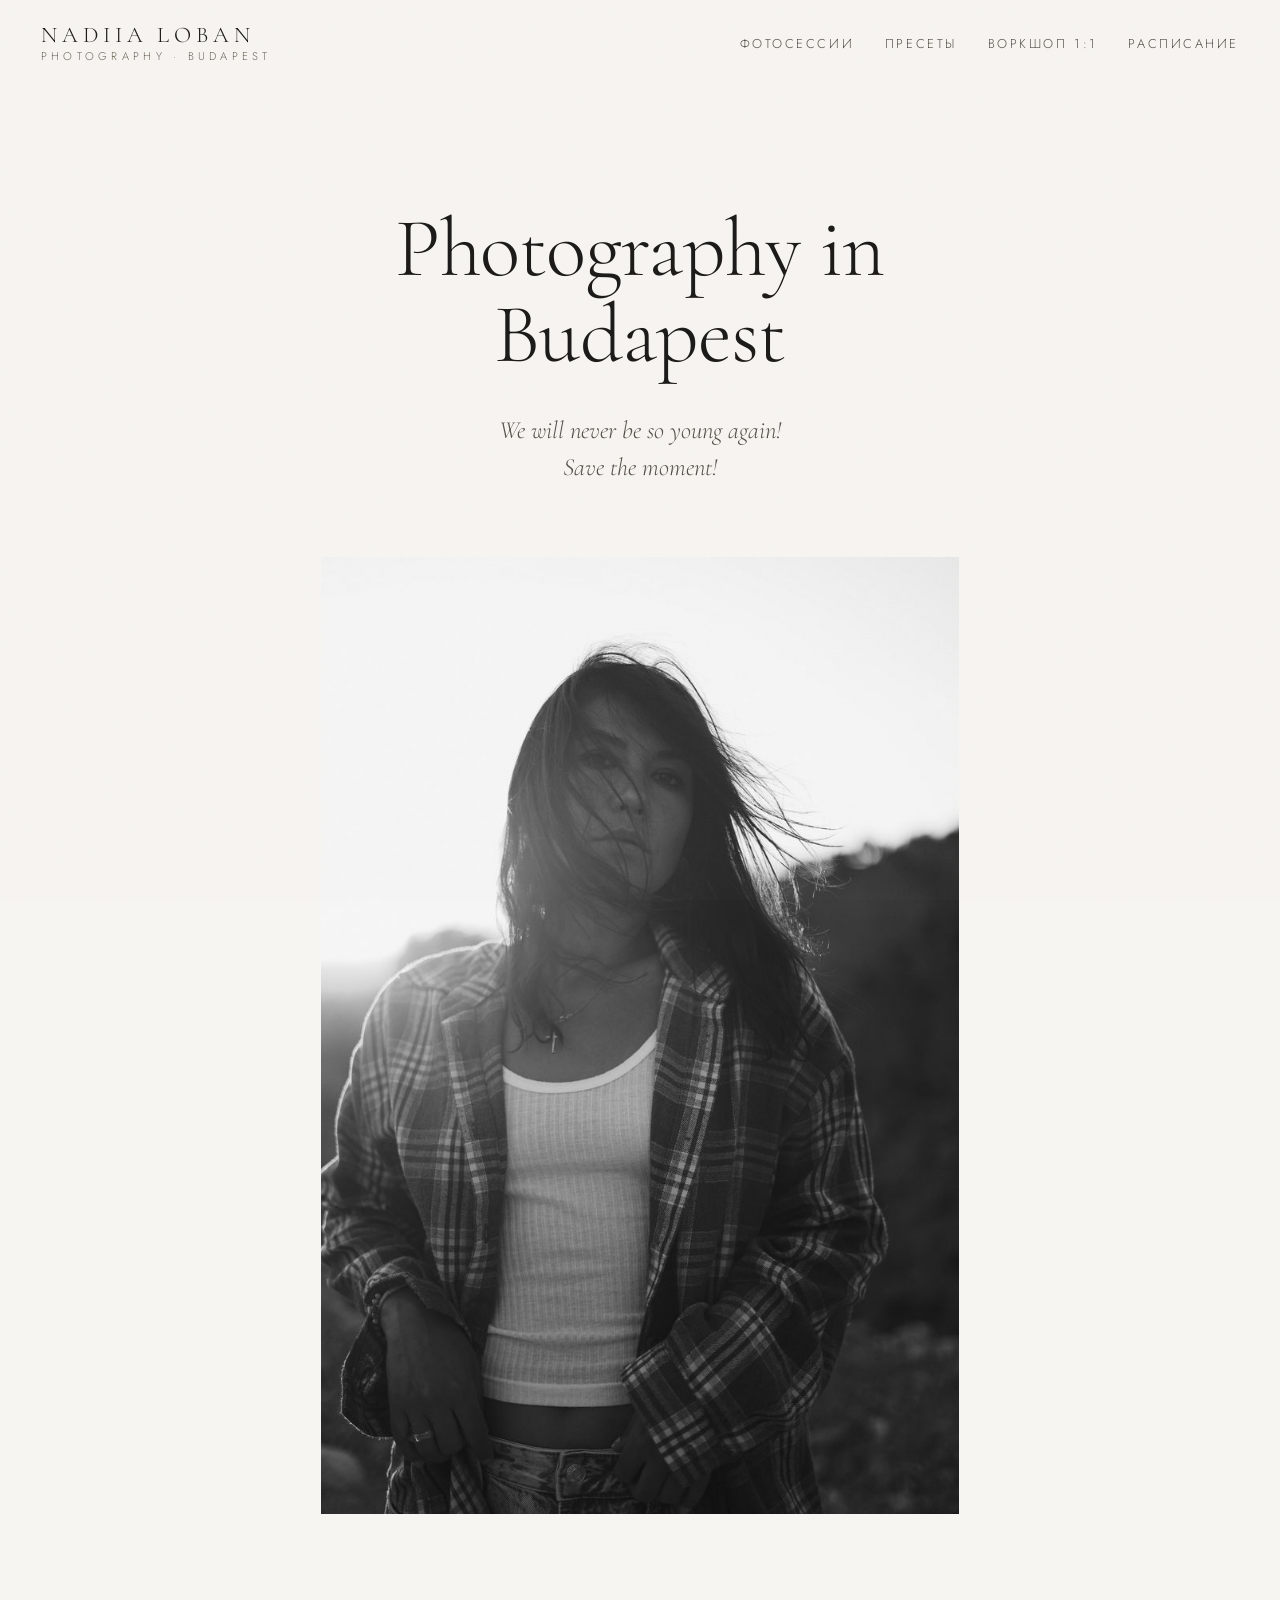
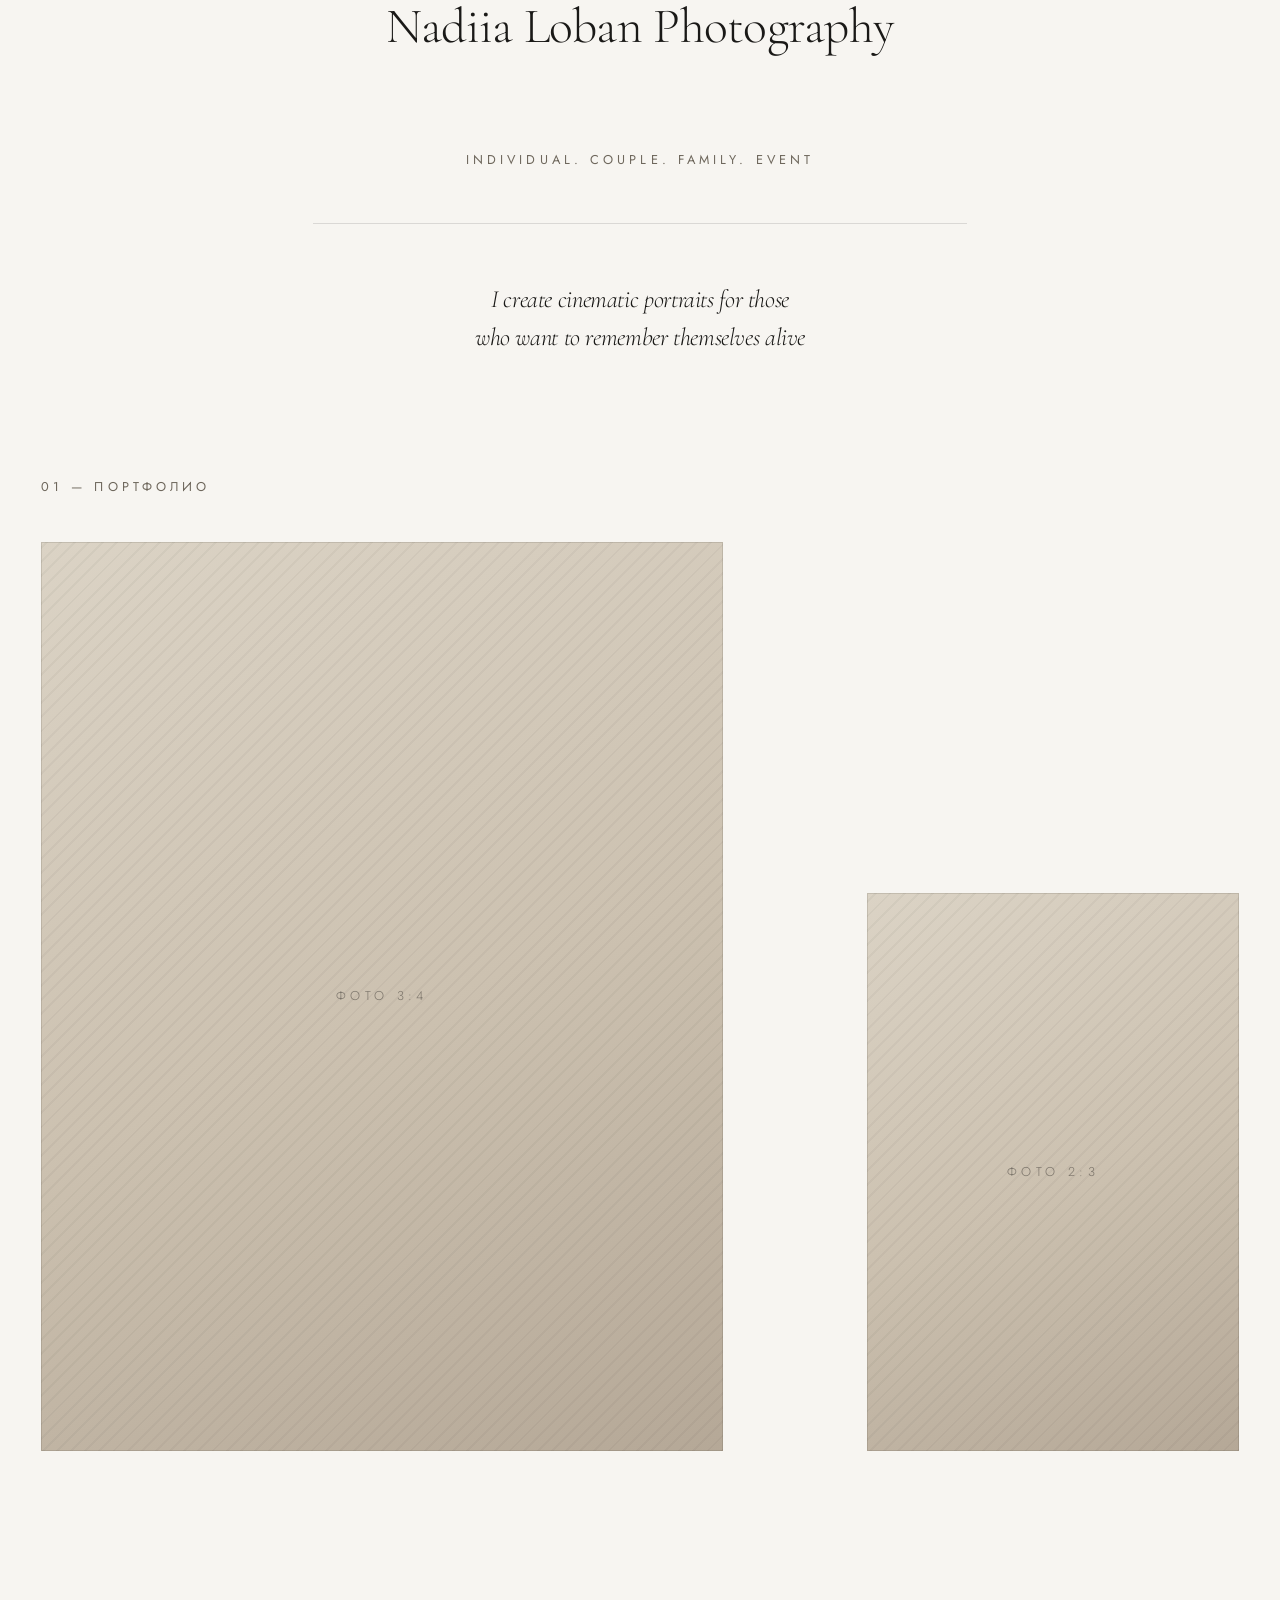
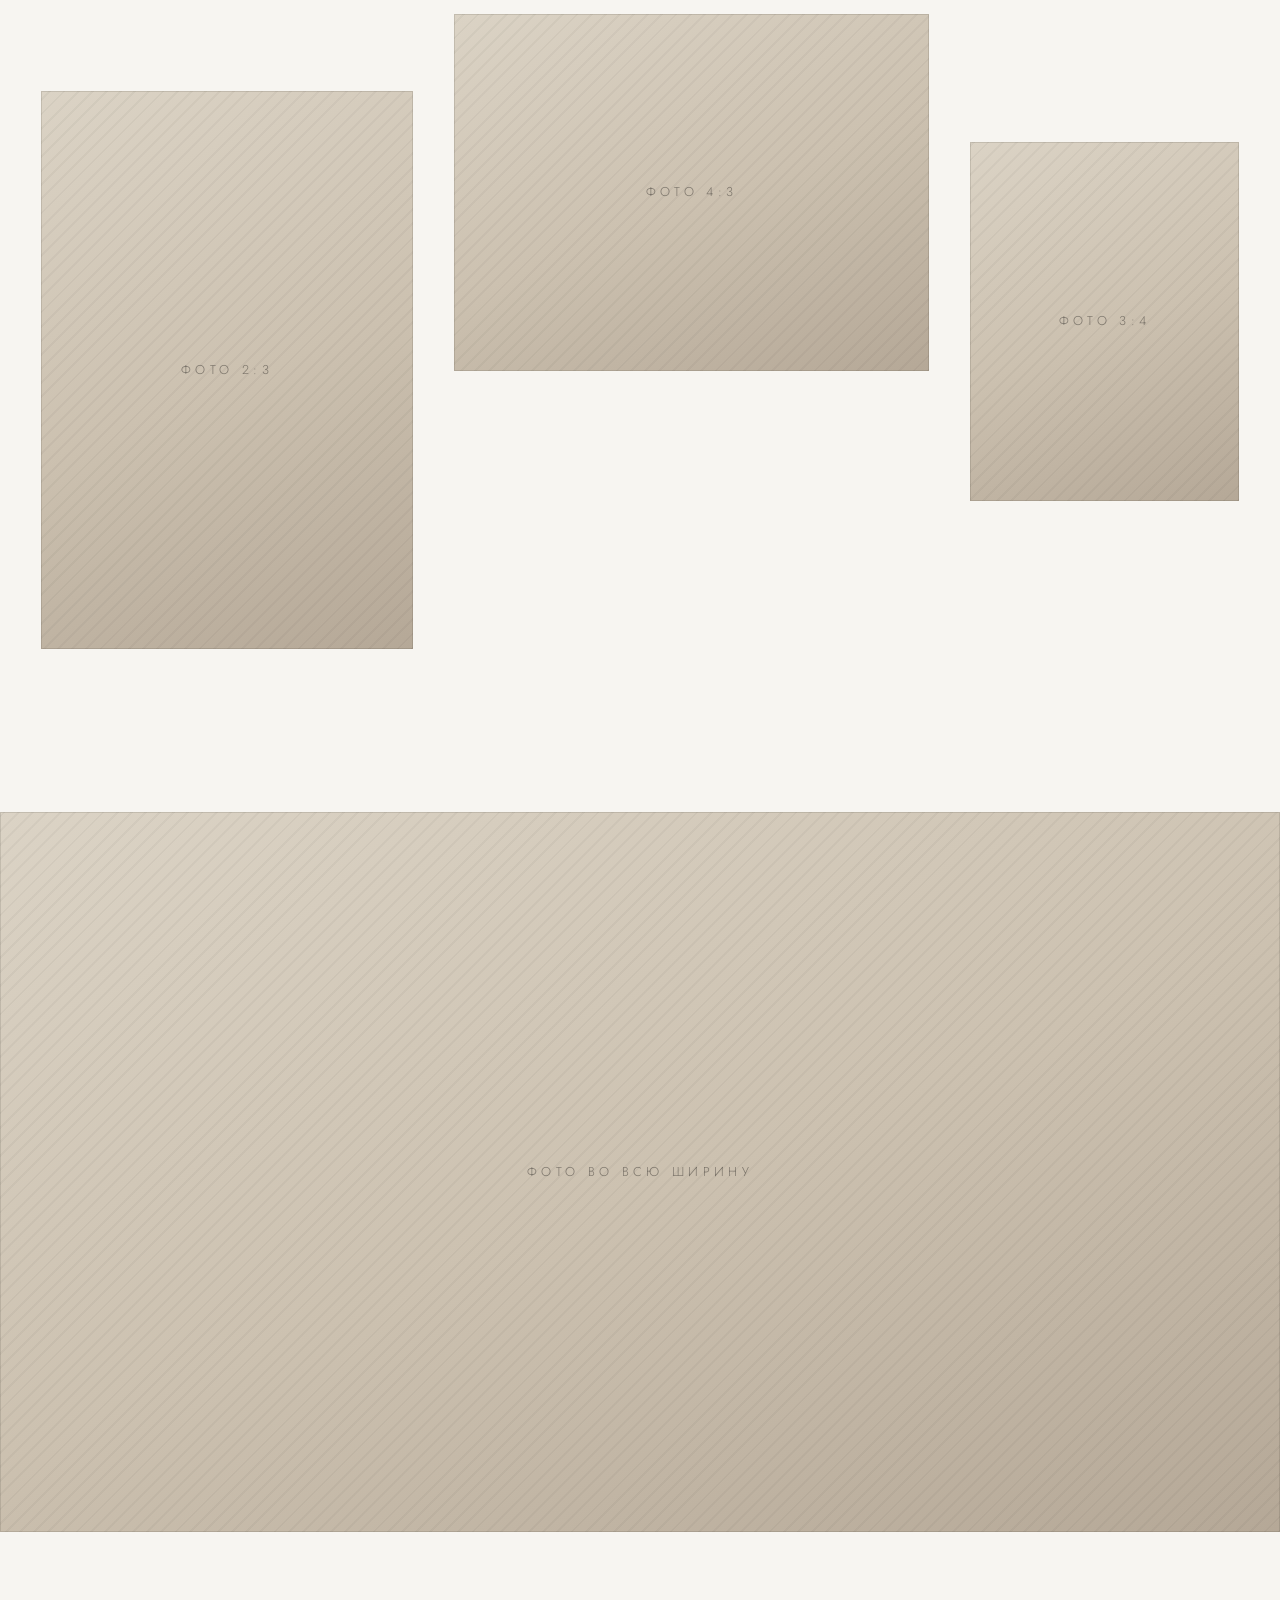
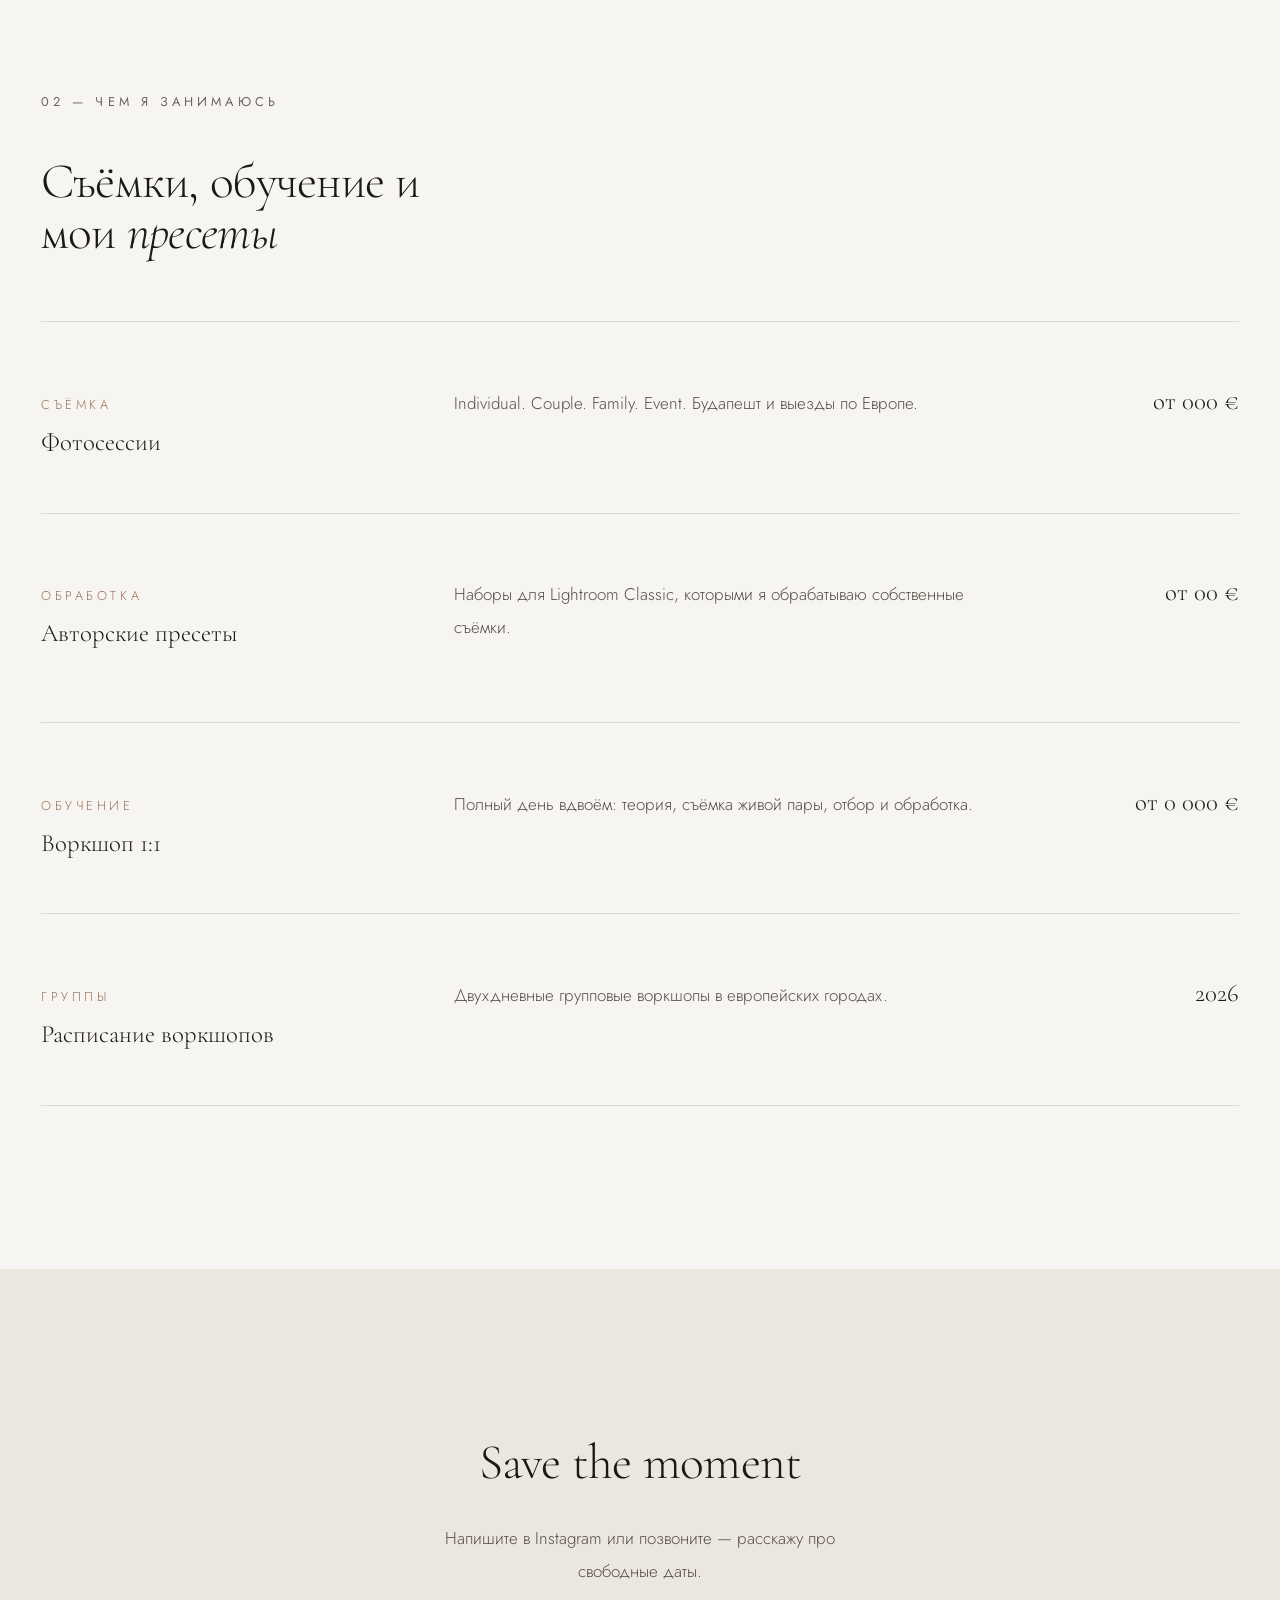
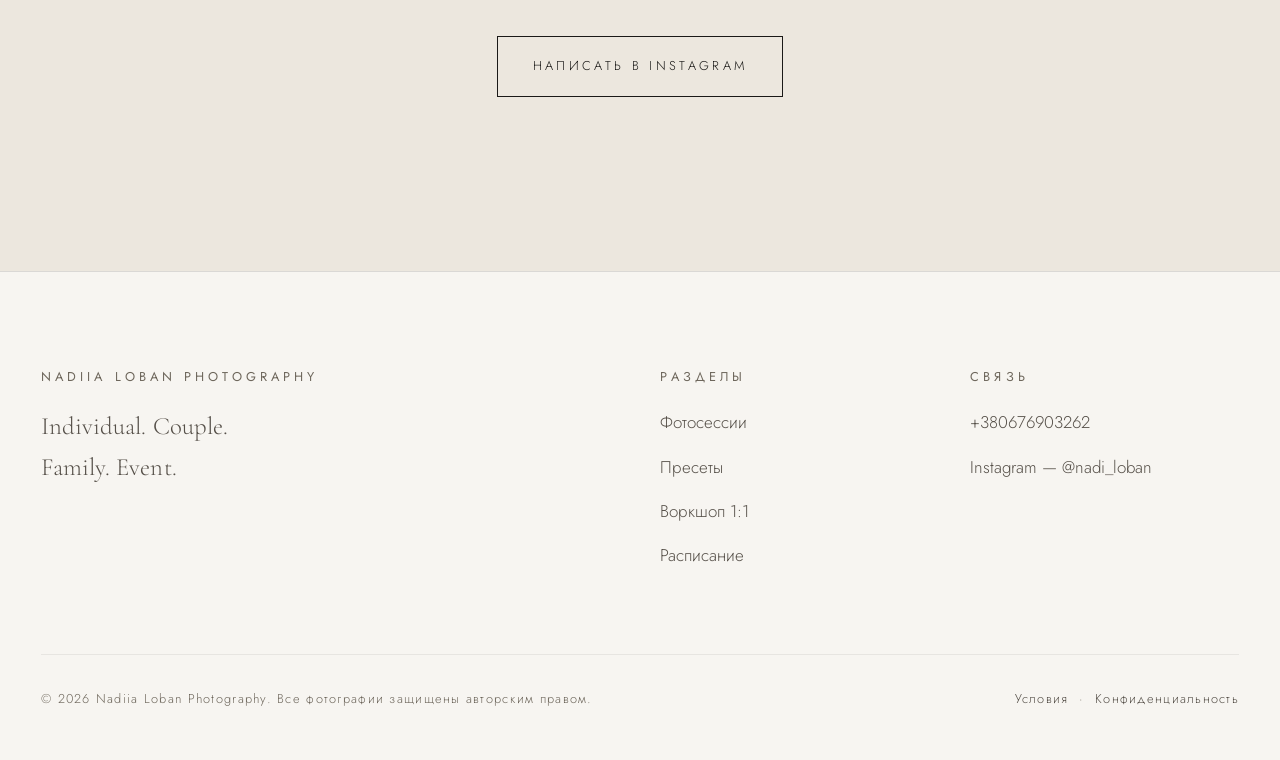
==== index.html @ fdf9f7e2 "Данные Нади: имя, телефон, инстаграм, её тексты и первое фото Верх главной перестроен по её структур" ====
<!doctype html>
<html lang="ru">
<head>
<meta charset="utf-8">
<meta name="viewport" content="width=device-width, initial-scale=1">
<title>Nadiia Loban Photography — фотограф в Будапеште</title>
<meta name="description" content="Nadiia Loban Photography. Individual, couple, family and event photography in Budapest. Кинематографичные портреты, съёмки в Будапеште и по Европе.">
<link rel="canonical" href="https://maximer111.github.io/nadia-photo/">
<meta name="robots" content="noindex, nofollow">

<meta property="og:type" content="website">
<meta property="og:locale" content="ru_RU">
<meta property="og:site_name" content="Nadiia Loban Photography">
<meta property="og:title" content="Nadiia Loban Photography — фотограф в Будапеште">
<meta property="og:description" content="Nadiia Loban Photography. Individual, couple, family and event photography in Budapest. Кинематографичные портреты, съёмки в Будапеште и по Европе.">
<meta property="og:url" content="https://maximer111.github.io/nadia-photo/">
<meta property="og:image" content="https://maximer111.github.io/nadia-photo/img/og.jpg">
<meta name="twitter:card" content="summary_large_image">

<link rel="preconnect" href="https://fonts.googleapis.com">
<link rel="preconnect" href="https://fonts.gstatic.com" crossorigin>
<link href="https://fonts.googleapis.com/css2?family=Cormorant+Garamond:ital,wght@0,300;0,400;1,300;1,400&family=Jost:wght@300;400&display=swap" rel="stylesheet">
<link rel="icon" href="data:image/svg+xml,%3Csvg xmlns='http://www.w3.org/2000/svg' viewBox='0 0 32 32'%3E%3Crect width='32' height='32' fill='%231A1917'/%3E%3Ctext x='16' y='23' font-family='Georgia,serif' font-size='20' fill='%23F7F5F1' text-anchor='middle'%3E%D0%9D%3C/text%3E%3C/svg%3E">
<link rel="stylesheet" href="css/style.css">
<script type="application/ld+json">
{
  "@context": "https://schema.org",
  "@graph": [
    {
      "@type": "Person",
      "@id": "https://maximer111.github.io/nadia-photo/#person",
      "name": "Nadiia Loban",
      "jobTitle": "Фотограф",
      "telephone": "+380676903262",
      "sameAs": ["https://www.instagram.com/nadi_loban/"],
      "url": "https://maximer111.github.io/nadia-photo/",
      "address": { "@type": "PostalAddress", "addressLocality": "Будапешт", "addressCountry": "HU" },
      "knowsAbout": ["Портретная фотография", "Семейная фотография", "Съёмка пар"]
    },
    {
      "@type": "ProfessionalService",
      "@id": "https://maximer111.github.io/nadia-photo/#business",
      "name": "Nadiia Loban Photography",
      "image": "https://maximer111.github.io/nadia-photo/img/og.jpg",
      "url": "https://maximer111.github.io/nadia-photo/",
      "founder": { "@id": "https://maximer111.github.io/nadia-photo/#person" },
      "areaServed": [
        { "@type": "City", "name": "Будапешт" },
        { "@type": "Place", "name": "Европа" }
      ],
      "address": { "@type": "PostalAddress", "addressLocality": "Будапешт", "addressCountry": "HU" },
      "priceRange": "€€",
      "telephone": "+380676903262",
      "sameAs": ["https://www.instagram.com/nadi_loban/"]
    },
    {
      "@type": "WebSite",
      "@id": "https://maximer111.github.io/nadia-photo/#website",
      "url": "https://maximer111.github.io/nadia-photo/",
      "name": "Nadiia Loban Photography",
      "inLanguage": "ru",
      "publisher": { "@id": "https://maximer111.github.io/nadia-photo/#person" }
    }
  ]
}
</script>
</head>
<body>
<a class="skip" href="#main">К содержимому</a>

<header class="site-head">
  <a class="brand" href="./">Nadiia Loban<small>Photography · Budapest</small></a>
  <button class="burger" type="button" aria-expanded="false" aria-controls="nav" aria-label="Меню">
    <span></span><span></span>
  </button>
  <nav class="nav" id="nav" aria-label="Основная навигация">
    <ul><li><a href="sessions.html">Фотосессии</a></li><li><a href="presets.html">Пресеты</a></li><li><a href="workshop.html">Воркшоп 1:1</a></li><li><a href="schedule.html">Расписание</a></li></ul>
  </nav>
</header>

<main id="main">

  <section class="intro">
    <div class="wrap narrow">
      <h1 class="display intro__title">Photography in Budapest</h1>
      <p class="intro__line">We will never be so young again!<br>Save the moment!</p>
    </div>
  </section>

  <figure class="portrait">
    <img src="img/nadia-hero-1400.jpg"
         srcset="img/nadia-hero-800.jpg 800w, img/nadia-hero-1400.jpg 1400w"
         sizes="(max-width: 760px) 92vw, 720px"
         width="1400" height="2100" fetchpriority="high"
         alt="Чёрно-белый портрет: девушка в клетчатой рубашке на контровом закатном свете, волосы развевает ветер">
  </figure>

  <section class="contacts">
    <div class="wrap narrow">
      <p class="contacts__name display rv">Nadiia Loban Photography</p>
      <p class="contacts__lines rv">
        <a href="tel:+380676903262">+380&nbsp;67&nbsp;690&nbsp;32&nbsp;62</a>
        <a href="https://www.instagram.com/nadi_loban/" rel="me noopener" target="_blank">@nadi_loban</a>
      </p>
      <p class="label contacts__services rv">Individual. Couple. Family. Event</p>
      <hr class="rule rv" style="margin:3.5rem 0">
      <p class="contacts__tagline display rv">I create cinematic portraits for those who want to remember themselves alive</p>
    </div>
  </section>

  <section class="band" style="padding-top:0" aria-labelledby="portfolio-h">
    <div class="wrap">
      <p class="label rv" style="margin-bottom:3rem">01 &mdash; Портфолио</p>
      <h2 id="portfolio-h" style="position:absolute;left:-9999px">Портфолио</h2>
      <div class="duo" style="margin-bottom:var(--band)">
        <figure class="plate plate--r34 ph rv" data-ph="Фото 3:4"></figure>
        <figure class="plate plate--r23 ph rv" data-ph="Фото 2:3"></figure>
      </div>
      <div class="trio" style="margin-bottom:var(--band)">
        <figure class="plate plate--r23 ph rv" data-ph="Фото 2:3"></figure>
        <figure class="plate plate--r43 ph rv" data-ph="Фото 4:3"></figure>
        <figure class="plate plate--r34 ph rv" data-ph="Фото 3:4"></figure>
      </div>
    </div>
    <figure class="plate plate--r169 ph bleed rv" data-ph="Фото во всю ширину"></figure>
  </section>

  <section class="band" style="padding-top:0" aria-labelledby="work-h">
    <div class="wrap">
      <p class="label rv" style="margin-bottom:3rem">02 &mdash; Чем я занимаюсь</p>
      <h2 id="work-h" class="display rv" style="font-size:var(--step-2);max-width:18ch;margin-bottom:4rem">
        Съёмки, обучение и мои <em style="font-style:italic">пресеты</em>
      </h2>
      <div class="offers">
        <a class="offer rv" href="sessions.html">
          <div class="offer__name"><span>Съёмка</span>Фотосессии</div>
          <p class="offer__desc">Individual. Couple. Family. Event. Будапешт и выезды по Европе.</p>
          <div class="offer__price">от 000&nbsp;€</div>
        </a>
        <a class="offer rv" href="presets.html">
          <div class="offer__name"><span>Обработка</span>Авторские пресеты</div>
          <p class="offer__desc">Наборы для Lightroom Classic, которыми я обрабатываю собственные съёмки.</p>
          <div class="offer__price">от 00&nbsp;€</div>
        </a>
        <a class="offer rv" href="workshop.html">
          <div class="offer__name"><span>Обучение</span>Воркшоп 1:1</div>
          <p class="offer__desc">Полный день вдвоём: теория, съёмка живой пары, отбор и обработка.</p>
          <div class="offer__price">от 0&nbsp;000&nbsp;€</div>
        </a>
        <a class="offer rv" href="schedule.html">
          <div class="offer__name"><span>Группы</span>Расписание воркшопов</div>
          <p class="offer__desc">Двухдневные групповые воркшопы в европейских городах.</p>
          <div class="offer__price">2026</div>
        </a>
      </div>
    </div>
  </section>

  <section class="band cta">
    <div class="wrap">
      <h2 class="display rv">Save the moment</h2>
      <p class="rv">Напишите в Instagram или позвоните &mdash; расскажу про свободные даты.</p>
      <a class="btn rv" href="https://www.instagram.com/nadi_loban/" rel="noopener" target="_blank"><span>Написать в Instagram</span></a>
    </div>
  </section>

</main>

<footer class="site-foot">
  <div class="wrap">
    <div class="foot-grid">
      <div>
        <p class="label">Nadiia Loban Photography</p>
        <p class="lede" style="font-size:var(--step-1);max-width:24ch">Individual. Couple.<br>Family. Event.</p>
      </div>
      <div>
        <p class="label">Разделы</p>
        <ul><li><a href="sessions.html">Фотосессии</a></li><li><a href="presets.html">Пресеты</a></li><li><a href="workshop.html">Воркшоп 1:1</a></li><li><a href="schedule.html">Расписание</a></li></ul>
      </div>
      <div>
        <p class="label">Связь</p>
        <ul>
          <li><a href="tel:+380676903262">+380676903262</a></li>
          <li><a href="https://www.instagram.com/nadi_loban/" rel="me noopener" target="_blank">Instagram &mdash; @nadi_loban</a></li>
        </ul>
      </div>
    </div>
    <div class="foot-bottom">
      <span>© 2026 Nadiia Loban Photography. Все фотографии защищены авторским правом.</span>
      <span><a href="terms.html">Условия</a> &nbsp;·&nbsp; <a href="policy.html">Конфиденциальность</a></span>
    </div>
  </div>
</footer>

<script src="js/main.js" defer></script>
</body>
</html>
---- css/style.css ----
/* ==========================================================================
   Nadia Photo — Budapest
   Editorial gallery. Photo-first, ink on warm paper.
   ========================================================================== */

/* --- tokens ------------------------------------------------------------- */
:root {
  --paper:        #F7F5F1;
  --paper-deep:   #ECE7DE;
  --paper-warm:   #E3DCD0;
  --ink:          #1A1917;
  --ink-soft:     #565049;
  --ink-faint:    #6E675C;
  --clay:         #9C7256;
  --line:         rgba(26, 25, 23, .13);
  --line-soft:    rgba(26, 25, 23, .07);

  --display: "Cormorant Garamond", "Times New Roman", serif;
  --ui:      "Jost", "Helvetica Neue", Arial, sans-serif;

  /* fluid scale */
  --step--1: clamp(.72rem,  .68rem + .18vw, .8rem);
  --step-0:  clamp(.94rem,  .90rem + .22vw, 1.06rem);
  --step-1:  clamp(1.2rem,  1.08rem + .6vw,  1.55rem);
  --step-2:  clamp(1.9rem,  1.5rem  + 2vw,   3.1rem);
  --step-3:  clamp(2.6rem,  1.7rem  + 4.4vw, 6rem);
  --step-4:  clamp(3.2rem,  1.4rem  + 8vw,   9.5rem);

  --gut:   clamp(1.25rem, .8rem + 2.2vw, 3.5rem);
  --band:  clamp(5rem, 3rem + 9vw, 12rem);
  --measure: 62ch;

  --ease: cubic-bezier(.22, .61, .36, 1);
}

/* --- reset -------------------------------------------------------------- */
*, *::before, *::after { box-sizing: border-box; }
html { -webkit-text-size-adjust: 100%; scroll-behavior: smooth; }
@media (prefers-reduced-motion: reduce) { html { scroll-behavior: auto; } }

body {
  margin: 0;
  background: var(--paper);
  color: var(--ink);
  font-family: var(--ui);
  font-weight: 300;
  font-size: var(--step-0);
  line-height: 1.95;
  -webkit-font-smoothing: antialiased;
  -moz-osx-font-smoothing: grayscale;
  overflow-x: hidden;
}

img { display: block; max-width: 100%; height: auto; }
a { color: inherit; text-decoration: none; }
figure { margin: 0; }
h1, h2, h3 { margin: 0; font-weight: 300; }
/* длинные русские слова («конфиденциальности») рвали вьюпорт на 375px */
h1, h2, h3, p, li, blockquote { overflow-wrap: break-word; }
h1, h2 { hyphens: auto; }
p { margin: 0 0 1.4em; }
p:last-child { margin-bottom: 0; }

::selection { background: var(--ink); color: var(--paper); }

/* film grain over everything — the one texture that earns its keep */
body::after {
  content: "";
  position: fixed; inset: 0;
  pointer-events: none;
  z-index: 9999;
  opacity: .035;
  background-image: url("data:image/svg+xml,%3Csvg xmlns='http://www.w3.org/2000/svg' width='200' height='200'%3E%3Cfilter id='n'%3E%3CfeTurbulence type='fractalNoise' baseFrequency='.9' numOctaves='3'/%3E%3C/filter%3E%3Crect width='200' height='200' filter='url(%23n)'/%3E%3C/svg%3E");
}

/* --- typography primitives ---------------------------------------------- */
.display {
  font-family: var(--display);
  font-weight: 300;
  line-height: 1.02;
  letter-spacing: -.015em;
}

.label {
  font-family: var(--ui);
  font-weight: 400;
  font-size: var(--step--1);
  letter-spacing: .32em;
  text-transform: uppercase;
  color: var(--ink-faint);
  line-height: 1;
}

.lede {
  font-family: var(--display);
  font-size: var(--step-1);
  line-height: 1.62;
  letter-spacing: .002em;
  color: var(--ink-soft);
}

.rule {
  width: 100%;
  height: 1px;
  background: var(--line);
  border: 0;
  margin: 0;
}

/* --- layout ------------------------------------------------------------- */
.wrap  { width: 100%; max-width: 1440px; margin-inline: auto; padding-inline: var(--gut); }
.narrow{ max-width: 46rem; margin-inline: auto; }
.band  { padding-block: var(--band); }

/* --- header ------------------------------------------------------------- */
.site-head {
  position: fixed; inset: 0 0 auto 0;
  z-index: 100;
  display: flex; align-items: center; justify-content: space-between;
  gap: 2rem;
  padding: 1.5rem var(--gut);
  transition: background .5s var(--ease), padding .5s var(--ease),
              box-shadow .5s var(--ease);
}
.site-head.is-stuck {
  background: rgba(247, 245, 241, .92);
  backdrop-filter: blur(14px) saturate(1.1);
  -webkit-backdrop-filter: blur(14px) saturate(1.1);
  padding-block: .9rem;
  box-shadow: 0 1px 0 var(--line-soft);
}

.brand {
  font-family: var(--display);
  font-size: clamp(1.15rem, 1rem + .5vw, 1.5rem);
  letter-spacing: .22em;
  text-transform: uppercase;
  line-height: 1;
  white-space: nowrap;
}
.brand small {
  display: block;
  font-family: var(--ui);
  font-size: .5em;
  letter-spacing: .38em;
  color: var(--ink-faint);
  margin-top: .45em;
}

.nav ul {
  display: flex; gap: clamp(1.4rem, 2.4vw, 3rem);
  list-style: none; margin: 0; padding: 0;
}
.nav a {
  font-size: var(--step--1);
  letter-spacing: .2em;
  text-transform: uppercase;
  color: var(--ink-soft);
  position: relative;
  padding-block: .4rem;
  transition: color .35s var(--ease);
}
.nav a::after {
  content: ""; position: absolute; left: 0; bottom: 0;
  width: 100%; height: 1px;
  background: currentColor;
  transform: scaleX(0); transform-origin: right;
  transition: transform .45s var(--ease);
}
.nav a:hover { color: var(--ink); }
.nav a:hover::after,
.nav a[aria-current="page"]::after { transform: scaleX(1); transform-origin: left; }
.nav a[aria-current="page"] { color: var(--ink); }

/* burger */
.burger {
  display: none;
  width: 2.4rem; height: 2.4rem;
  background: none; border: 0; padding: 0; cursor: pointer;
  position: relative; z-index: 110;
}
.burger span {
  position: absolute; left: .25rem; right: .25rem; height: 1px;
  background: var(--ink);
  transition: transform .45s var(--ease), opacity .3s var(--ease);
}
.burger span:nth-child(1) { top: .8rem; }
.burger span:nth-child(2) { top: 1.5rem; }
.burger[aria-expanded="true"] span:nth-child(1) { transform: translateY(.35rem) rotate(45deg); }
.burger[aria-expanded="true"] span:nth-child(2) { transform: translateY(-.35rem) rotate(-45deg); }

@media (max-width: 860px) {
  .burger { display: block; }
  .nav {
    position: fixed; inset: 0;
    background: var(--paper);
    display: grid; place-content: center;
    opacity: 0; visibility: hidden;
    transition: opacity .5s var(--ease), visibility .5s;
  }
  .nav.is-open { opacity: 1; visibility: visible; }
  .nav ul { flex-direction: column; gap: 2.2rem; text-align: center; }
  .nav a { font-size: 1rem; letter-spacing: .26em; }
}

/* --- hero --------------------------------------------------------------- */
.hero {
  position: relative;
  min-height: 100svh;
  display: grid;
  place-items: center;
  overflow: hidden;
  background: var(--paper-warm);
}
.hero__media { position: absolute; inset: 0; }
.hero__media img {
  width: 100%; height: 100%;
  object-fit: cover;
  filter: saturate(.86) contrast(1.02);
  animation: slowzoom 22s var(--ease) forwards;
}
.hero__media::after {
  content: ""; position: absolute; inset: 0;
  background:
    linear-gradient(180deg, rgba(20,18,16,.34) 0%, rgba(20,18,16,.05) 35%,
                    rgba(20,18,16,.12) 65%, rgba(20,18,16,.5) 100%);
}
@keyframes slowzoom { from { transform: scale(1.08); } to { transform: scale(1); } }
@media (prefers-reduced-motion: reduce) { .hero__media img { animation: none; } }

.hero__inner {
  position: relative; z-index: 2;
  text-align: center;
  color: #FBF9F6;
  padding: 8rem var(--gut) 6rem;
}
.hero__name {
  font-size: var(--step-4);
  letter-spacing: .04em;
  text-transform: uppercase;
  text-shadow: 0 2px 40px rgba(0,0,0,.28);
}
.hero__name em {
  display: block;
  font-style: italic;
  letter-spacing: -.01em;
  text-transform: none;
  font-size: .62em;
  opacity: .93;
}
.hero__sub {
  margin-top: 2.4rem;
  font-size: var(--step--1);
  letter-spacing: .42em;
  text-transform: uppercase;
  color: rgba(251,249,246,.82);
}

.scroll-cue {
  position: absolute; bottom: 2.6rem; left: 50%;
  transform: translateX(-50%);
  z-index: 2;
  width: 1px; height: 4.5rem;
  background: linear-gradient(180deg, rgba(251,249,246,0), rgba(251,249,246,.75));
  overflow: hidden;
}
.scroll-cue::after {
  content: ""; position: absolute; inset: 0;
  background: var(--paper);
  animation: cue 2.8s var(--ease) infinite;
}
@keyframes cue {
  0%   { transform: translateY(-100%); }
  60%,
  100% { transform: translateY(100%); }
}

/* page hero (inner pages) */
.page-head { padding: clamp(9rem, 6rem + 8vw, 14rem) 0 clamp(3rem, 2rem + 3vw, 5rem); }
.page-head .label { display: block; margin-bottom: 1.8rem; }
.page-head h1 { font-size: var(--step-3); }
.page-head h1 em { font-style: italic; }
.page-head .lede { margin-top: 2rem; max-width: 44ch; }

/* --- manifesto ---------------------------------------------------------- */
.manifesto { text-align: center; }
.manifesto p {
  font-family: var(--display);
  font-size: var(--step-2);
  line-height: 1.32;
  letter-spacing: -.005em;
  color: var(--ink);
  margin-bottom: 1.1em;
}
.manifesto p em { font-style: italic; color: var(--clay); }
.manifesto .after {
  font-family: var(--ui);
  font-size: var(--step-0);
  line-height: 2.1;
  color: var(--ink-soft);
  max-width: 40rem;
  margin: 3.5rem auto 0;
}

/* --- editorial photo grid ----------------------------------------------- */
.plate { position: relative; overflow: hidden; background: var(--paper-deep); }
.plate img {
  width: 100%; height: 100%;
  object-fit: cover;
  transition: transform 1.4s var(--ease), filter 1.4s var(--ease);
}
.plate--r34  { aspect-ratio: 3 / 4; }
.plate--r23  { aspect-ratio: 2 / 3; }
.plate--r43  { aspect-ratio: 4 / 3; }
.plate--r32  { aspect-ratio: 3 / 2; }
.plate--r169 { aspect-ratio: 16 / 9; }
a.plate:hover img, .plate.is-hover img { transform: scale(1.035); }

.plate figcaption {
  margin-top: 1rem;
  font-size: var(--step--1);
  letter-spacing: .22em;
  text-transform: uppercase;
  color: var(--ink-faint);
}

/* asymmetric editorial rows */
.duo {
  display: grid;
  grid-template-columns: repeat(12, 1fr);
  gap: var(--gut);
  align-items: end;
}
.duo > *:nth-child(1) { grid-column: 1 / span 7; }
.duo > *:nth-child(2) { grid-column: 9 / span 4; }
.duo--flip > *:nth-child(1) { grid-column: 2 / span 4; }
.duo--flip > *:nth-child(2) { grid-column: 7 / span 6; }

.trio {
  display: grid;
  grid-template-columns: repeat(12, 1fr);
  gap: var(--gut);
  align-items: start;
}
.trio > *:nth-child(1) { grid-column: 1 / span 4; margin-top: clamp(2rem, 6vw, 7rem); }
.trio > *:nth-child(2) { grid-column: 5 / span 5; }
.trio > *:nth-child(3) { grid-column: 10 / span 3; margin-top: clamp(4rem, 10vw, 11rem); }

.solo { width: 100%; }
.bleed { width: 100vw; margin-left: calc(50% - 50vw); }

@media (max-width: 760px) {
  .duo, .duo--flip, .trio { grid-template-columns: 1fr; }
  .duo > *, .duo--flip > *, .trio > * {
    grid-column: 1 / -1 !important;
    margin-top: 0 !important;
  }
  .trio > *:nth-child(3) { display: none; }
}

/* --- pull quote --------------------------------------------------------- */
.quote {
  text-align: center;
  max-width: 34ch;
  margin-inline: auto;
}
.quote blockquote {
  margin: 0;
  font-family: var(--display);
  font-style: italic;
  font-size: var(--step-2);
  line-height: 1.34;
  color: var(--ink);
}
.quote cite {
  display: block;
  margin-top: 2rem;
  font-family: var(--ui);
  font-style: normal;
  font-size: var(--step--1);
  letter-spacing: .3em;
  text-transform: uppercase;
  color: var(--ink-faint);
}

/* --- prose (inner pages) ------------------------------------------------ */
.prose { max-width: var(--measure); }
.prose p { color: var(--ink-soft); }
.prose h2 {
  font-family: var(--display);
  font-size: var(--step-1);
  line-height: 1.3;
  margin: 3.2rem 0 1.2rem;
  color: var(--ink);
}
.prose ul { list-style: none; margin: 0 0 1.6em; padding: 0; }
.prose li {
  position: relative;
  padding-left: 1.8rem;
  color: var(--ink-soft);
  margin-bottom: .5em;
}
.prose li::before {
  content: ""; position: absolute; left: 0; top: .95em;
  width: .7rem; height: 1px; background: var(--clay);
}

/* two-column split for inner pages */
.split {
  display: grid;
  grid-template-columns: repeat(12, 1fr);
  gap: var(--gut);
}
.split__media { grid-column: 1 / span 5; }
.split__body  { grid-column: 7 / span 6; }
.split--flip .split__media { grid-column: 8 / span 5; grid-row: 1; }
.split--flip .split__body  { grid-column: 1 / span 6; grid-row: 1; }
@media (max-width: 900px) {
  .split { grid-template-columns: 1fr; }
  .split__media, .split__body { grid-column: 1 / -1 !important; grid-row: auto !important; }
}

/* --- price / offer cards ------------------------------------------------ */
.offers { display: grid; gap: 0; border-top: 1px solid var(--line); }
.offer {
  display: grid;
  grid-template-columns: minmax(0, 4fr) minmax(0, 6fr) minmax(0, 2fr);
  gap: var(--gut);
  align-items: baseline;
  padding: clamp(2rem, 1rem + 3vw, 3.4rem) 0;
  border-bottom: 1px solid var(--line);
  transition: background .5s var(--ease);
}
.offer:hover { background: rgba(236, 231, 222, .5); }
.offer__name {
  font-family: var(--display);
  font-size: var(--step-1);
  line-height: 1.25;
}
.offer__name span {
  display: block;
  font-family: var(--ui);
  font-size: var(--step--1);
  letter-spacing: .28em;
  text-transform: uppercase;
  color: var(--clay);
  margin-bottom: .9rem;
}
.offer__desc { color: var(--ink-soft); font-size: var(--step-0); }
.offer__price {
  font-family: var(--display);
  font-size: var(--step-1);
  text-align: right;
  white-space: nowrap;
}
@media (max-width: 820px) {
  .offer { grid-template-columns: 1fr; gap: 1rem; }
  .offer__price { text-align: left; }
}

/* --- schedule ----------------------------------------------------------- */
.dates { border-top: 1px solid var(--line); }
.date-row {
  display: grid;
  grid-template-columns: minmax(0, 3fr) minmax(0, 5fr) minmax(0, 3fr) auto;
  gap: var(--gut);
  align-items: center;
  padding: clamp(1.6rem, 1rem + 2vw, 2.6rem) 0;
  border-bottom: 1px solid var(--line);
  transition: background .45s var(--ease);
}
.date-row:hover { background: rgba(236, 231, 222, .55); }
.date-row__when {
  font-family: var(--display);
  font-size: var(--step-1);
}
.date-row__when span {
  display: block;
  font-family: var(--ui);
  font-size: var(--step--1);
  letter-spacing: .28em;
  text-transform: uppercase;
  color: var(--ink-faint);
  margin-top: .5rem;
}
.date-row__where { font-size: var(--step-0); color: var(--ink); }
.date-row__meta  { font-size: var(--step--1); letter-spacing: .16em;
                   text-transform: uppercase; color: var(--ink-faint); }
.date-row.is-full { opacity: .48; }
.date-row.is-full .btn { pointer-events: none; }
@media (max-width: 900px) {
  .date-row { grid-template-columns: 1fr; gap: .8rem; align-items: start; }
}

/* --- buttons ------------------------------------------------------------ */
.btn {
  display: inline-block;
  font-size: var(--step--1);
  letter-spacing: .26em;
  text-transform: uppercase;
  color: var(--ink);
  padding: 1.05rem 2.2rem;
  border: 1px solid var(--ink);
  background: none;
  cursor: pointer;
  position: relative;
  overflow: hidden;
  transition: color .5s var(--ease);
  white-space: nowrap;
}
.btn::before {
  content: ""; position: absolute; inset: 0;
  background: var(--ink);
  transform: scaleY(0); transform-origin: bottom;
  transition: transform .5s var(--ease);
  z-index: -1;
}
.btn span { position: relative; z-index: 1; }
.btn:hover { color: var(--paper); }
.btn:hover::before { transform: scaleY(1); transform-origin: top; }
.btn { isolation: isolate; }

.btn--ghost { border-color: var(--line); color: var(--ink-soft); }
.btn--ghost:hover { border-color: var(--ink); }

.link-arrow {
  font-size: var(--step--1);
  letter-spacing: .26em;
  text-transform: uppercase;
  color: var(--ink);
  border-bottom: 1px solid var(--line);
  padding-bottom: .5rem;
  transition: border-color .4s var(--ease), letter-spacing .4s var(--ease);
}
.link-arrow:hover { border-color: var(--ink); letter-spacing: .3em; }

/* --- CTA band ----------------------------------------------------------- */
.cta {
  background: var(--paper-deep);
  text-align: center;
}
.cta h2 {
  font-family: var(--display);
  font-size: var(--step-2);
  line-height: 1.24;
  max-width: 20ch;
  margin-inline: auto;
}
.cta p { margin: 1.8rem auto 3rem; max-width: 42ch; color: var(--ink-soft); }

/* --- footer ------------------------------------------------------------- */
.site-foot {
  padding: clamp(4rem, 3rem + 4vw, 7rem) 0 3rem;
  border-top: 1px solid var(--line);
}
.foot-grid {
  display: grid;
  grid-template-columns: repeat(12, 1fr);
  gap: var(--gut) var(--gut);
  align-items: start;
}
.foot-grid > *:nth-child(1) { grid-column: 1 / span 5; }
.foot-grid > *:nth-child(2) { grid-column: 7 / span 3; }
.foot-grid > *:nth-child(3) { grid-column: 10 / span 3; }
.site-foot .label { display: block; margin-bottom: 1.4rem; }
.site-foot ul { list-style: none; margin: 0; padding: 0; }
.site-foot li { margin-bottom: .7rem; }
.site-foot a { color: var(--ink-soft); transition: color .35s var(--ease); }
.site-foot a:hover { color: var(--ink); }
.foot-bottom {
  display: flex; flex-wrap: wrap; gap: 1rem 2rem;
  justify-content: space-between;
  margin-top: clamp(3rem, 2rem + 3vw, 5rem);
  padding-top: 2rem;
  border-top: 1px solid var(--line-soft);
  font-size: var(--step--1);
  letter-spacing: .1em;
  color: var(--ink-faint);
}
@media (max-width: 760px) {
  .foot-grid { grid-template-columns: 1fr; }
  .foot-grid > * { grid-column: 1 / -1 !important; }
}

/* --- reveal on scroll ---------------------------------------------------- */
.rv {
  opacity: 0;
  transform: translateY(2.2rem);
  transition: opacity 1.1s var(--ease), transform 1.1s var(--ease);
  transition-delay: var(--d, 0ms);
}
.rv.is-in { opacity: 1; transform: none; }
@media (prefers-reduced-motion: reduce) {
  .rv { opacity: 1; transform: none; transition: none; }
}

/* --- placeholder (until real photos land) -------------------------------- */
.ph {
  background:
    repeating-linear-gradient(-45deg, rgba(26,25,23,.04) 0 2px, transparent 2px 10px),
    linear-gradient(158deg, #DBD3C5 0%, #CCC1B0 52%, #B5A897 100%);
  box-shadow: inset 0 0 0 1px rgba(26,25,23,.12);
  position: relative;
}
.ph::after {
  content: attr(data-ph);
  position: absolute; inset: 0;
  display: grid; place-content: center;
  font-size: var(--step--1);
  letter-spacing: .34em;
  text-transform: uppercase;
  color: rgba(26,25,23,.45);
}

/* --- a11y --------------------------------------------------------------- */
:focus-visible { outline: 2px solid var(--clay); outline-offset: 3px; }
.skip {
  position: absolute; left: -9999px;
  background: var(--ink); color: var(--paper);
  padding: 1rem 1.5rem; z-index: 999;
}
.skip:focus { left: 1rem; top: 1rem; }

/* --- placeholder overrides on the hero ---------------------------------- */
/* Тёмная подложка, чтобы белый заголовок читался, пока нет фото. */
.hero .ph {
  background:
    radial-gradient(120% 100% at 70% 18%, rgba(214,196,172,.42) 0%, rgba(214,196,172,0) 60%),
    linear-gradient(168deg, #6E645A 0%, #4A423B 42%, #2A2523 100%);
}
.hero .ph::after { content: none; }

/* --- header over a full-bleed hero --------------------------------------- */
.site-head--over:not(.is-stuck) .brand,
.site-head--over:not(.is-stuck) .nav:not(.is-open) a { color: #FBF9F6; }
.site-head--over:not(.is-stuck) .brand small { color: rgba(251,249,246,.72); }
.site-head--over:not(.is-stuck) .burger span { background: #FBF9F6; }
.site-head--over:not(.is-stuck) .nav:not(.is-open) a:hover { color: #fff; }

/* --- главная: вступление, портрет, контакты ------------------------------ */
.intro {
  padding: clamp(9rem, 6.5rem + 8vw, 14rem) 0 clamp(3rem, 2rem + 3vw, 4.5rem);
  text-align: center;
}
.intro__title {
  font-size: var(--step-3);
  letter-spacing: -.01em;
}
.intro__line {
  margin-top: 2.2rem;
  font-family: var(--display);
  font-style: italic;
  font-size: var(--step-1);
  line-height: 1.5;
  color: var(--ink-soft);
}

.portrait {
  max-width: 720px;
  margin: 0 auto;
  padding-inline: var(--gut);
}
.portrait img {
  width: 100%;
  height: auto;
  filter: contrast(1.02);
}

.contacts {
  text-align: center;
  padding: clamp(3rem, 2rem + 4vw, 5.5rem) 0 clamp(5rem, 3rem + 6vw, 9rem);
}
.contacts__name {
  font-size: var(--step-2);
  line-height: 1.2;
  margin-bottom: 1.8rem;
}
.contacts__lines {
  display: flex;
  flex-wrap: wrap;
  justify-content: center;
  gap: .8rem 2.5rem;
  margin-bottom: 1.8rem;
}
.contacts__lines a {
  font-size: var(--step-0);
  letter-spacing: .16em;
  color: var(--ink);
  border-bottom: 1px solid var(--line);
  padding-bottom: .35rem;
  transition: border-color .4s var(--ease);
}
.contacts__lines a:hover { border-color: var(--ink); }
.contacts__services { display: block; }
.contacts__tagline {
  font-style: italic;
  font-size: var(--step-1);
  line-height: 1.55;
  color: var(--ink);
  max-width: 36ch;
  margin-inline: auto;
  text-wrap: balance;
}
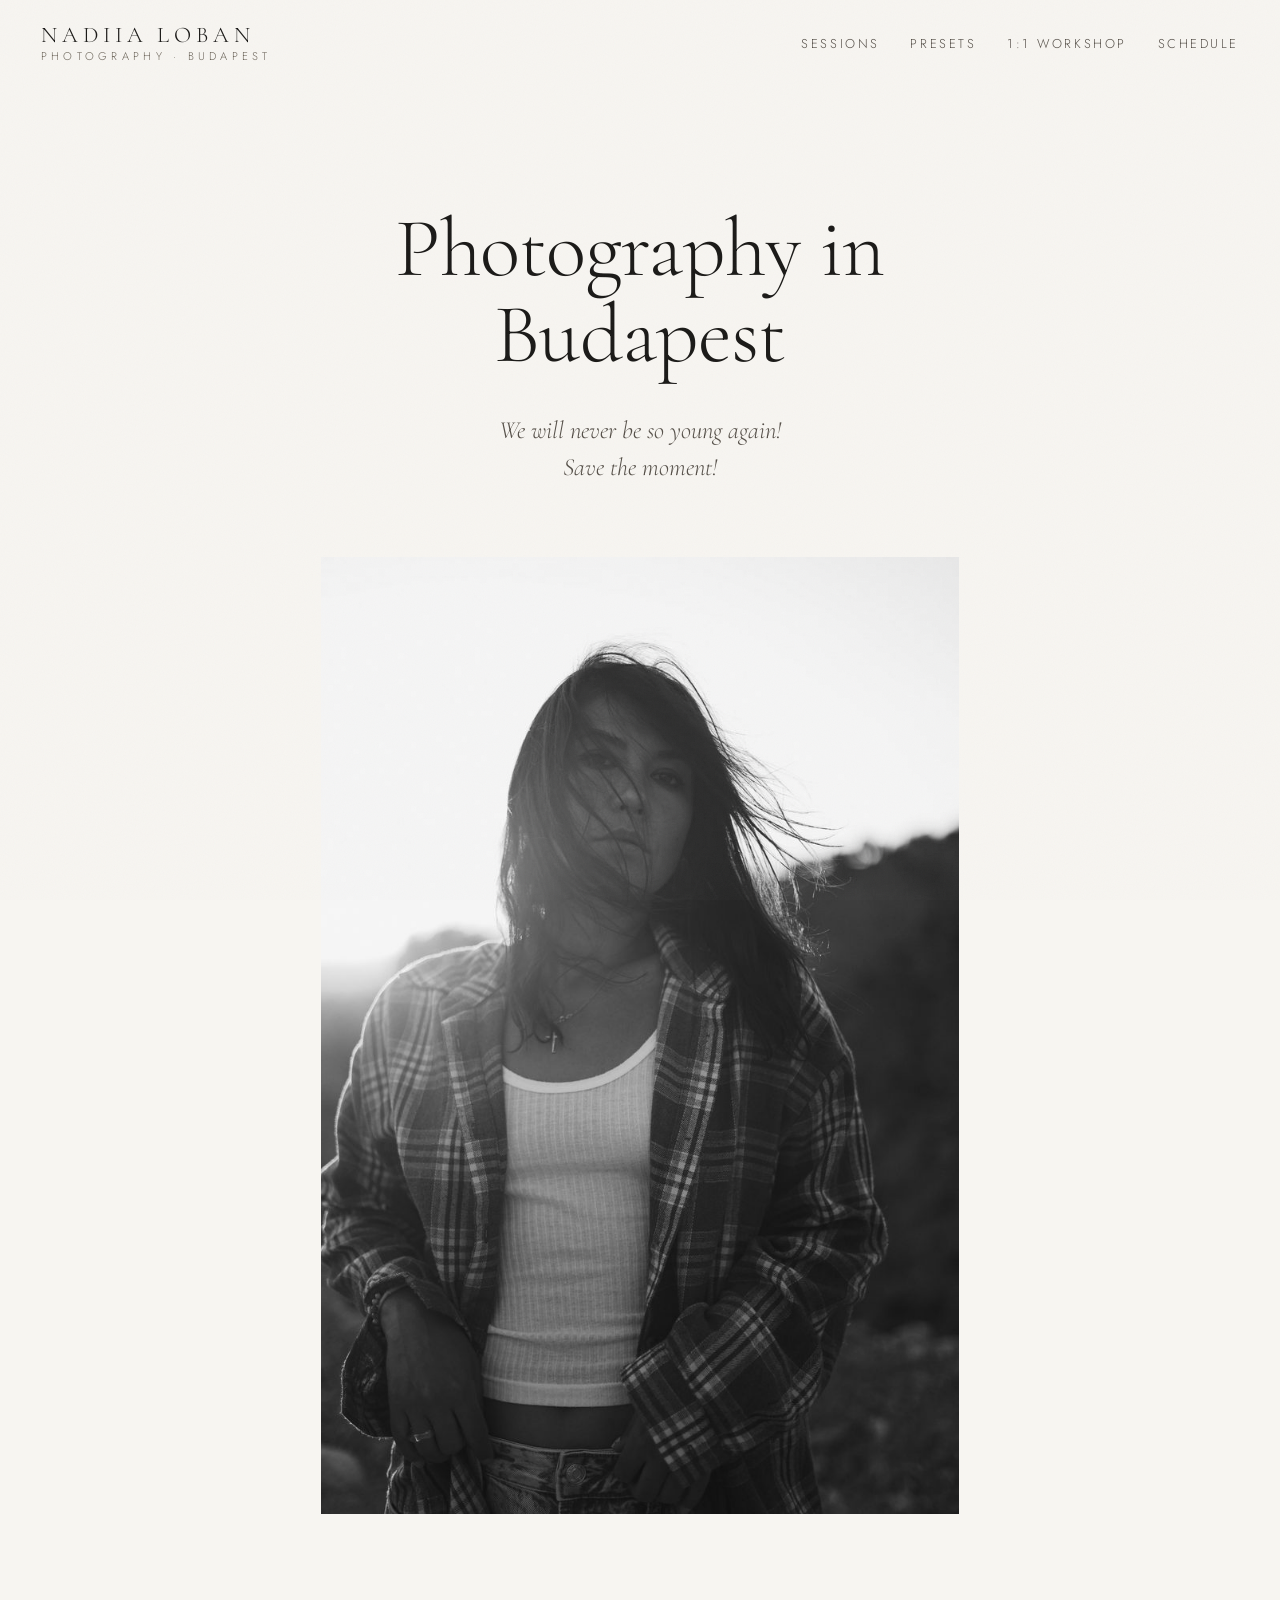
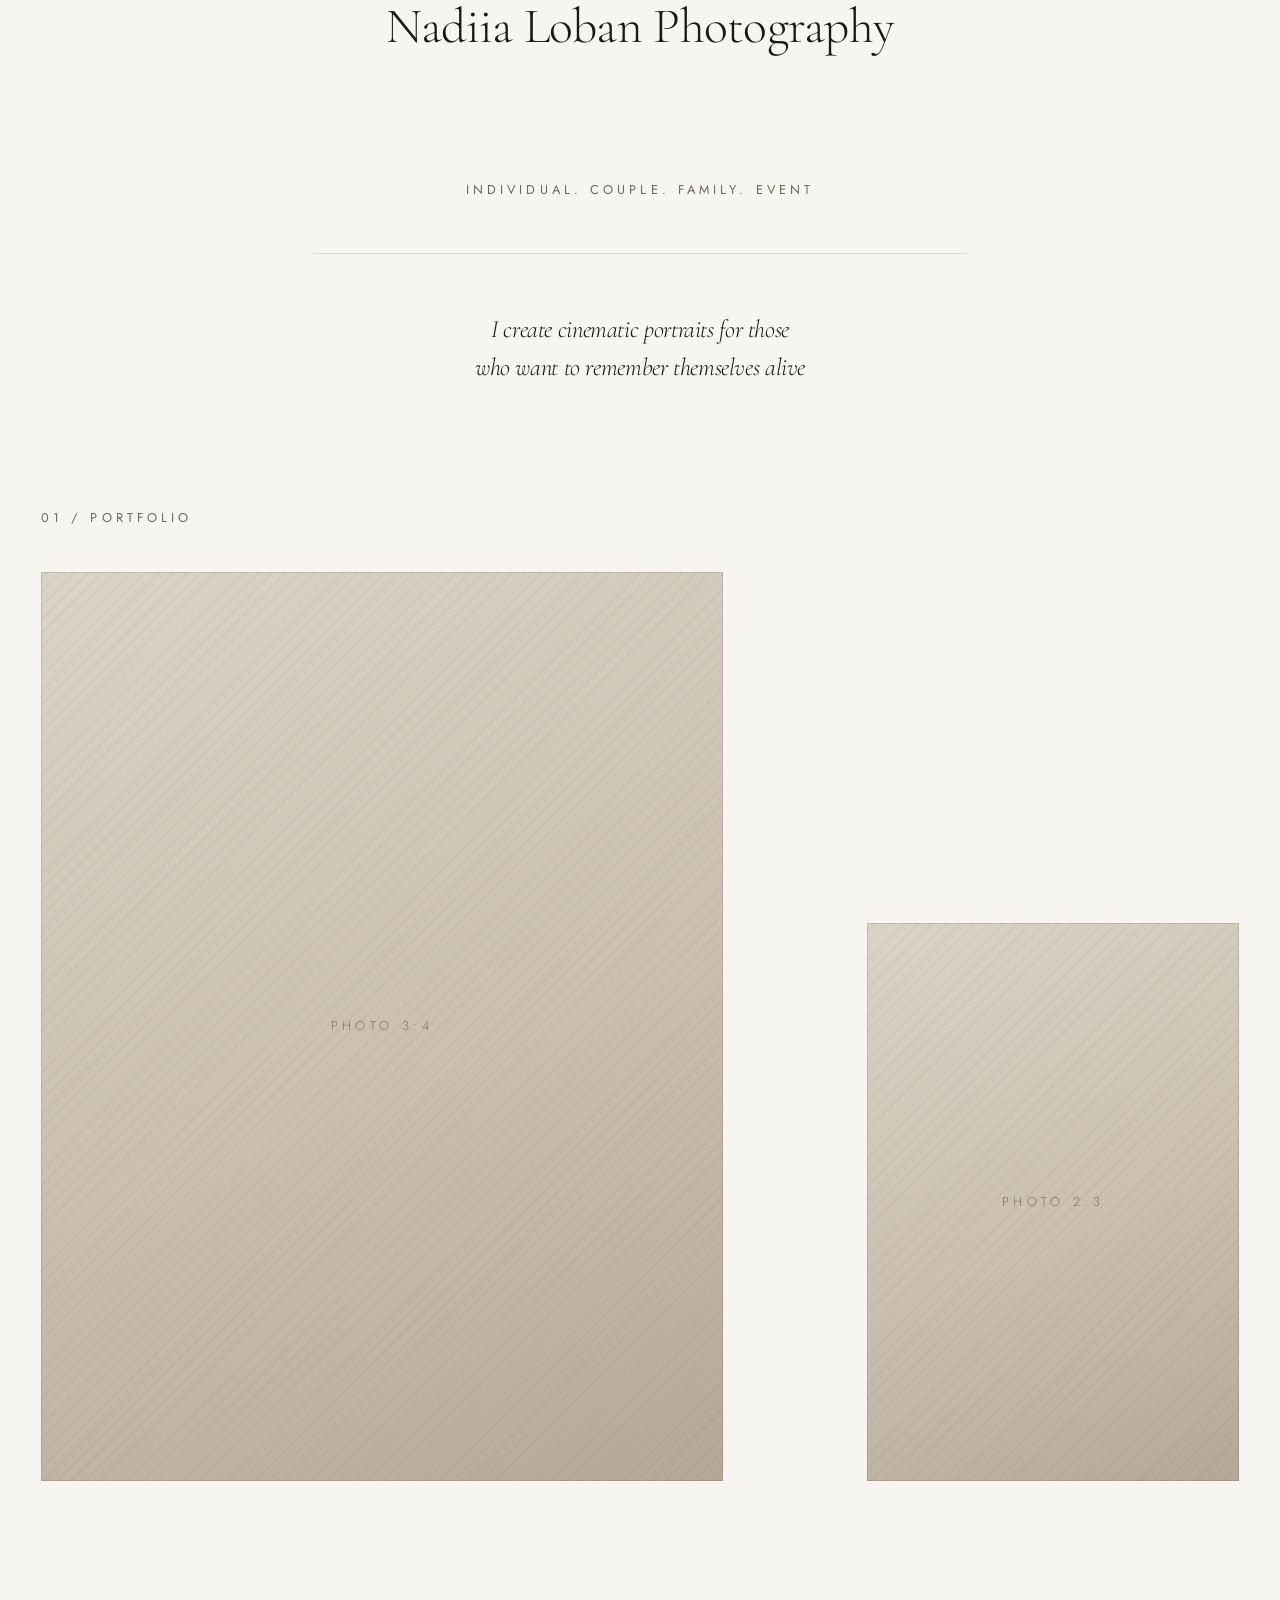
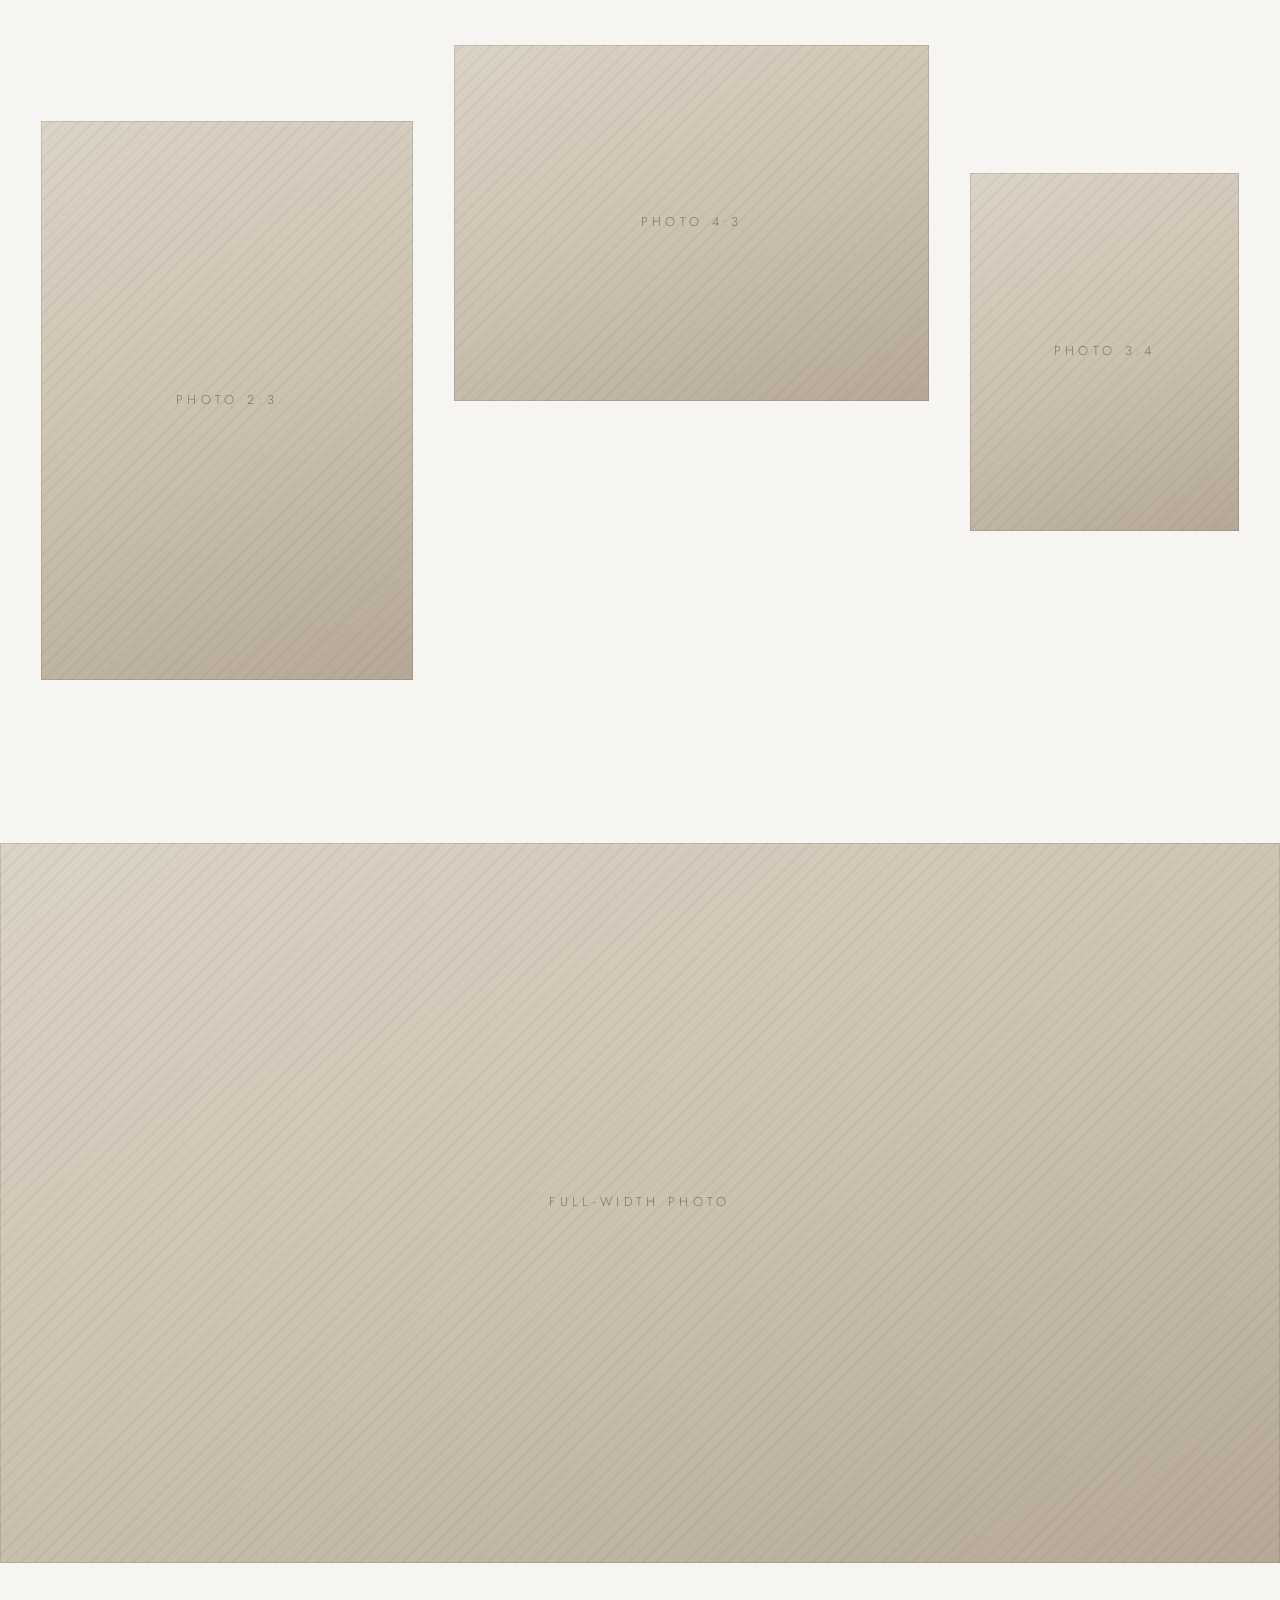
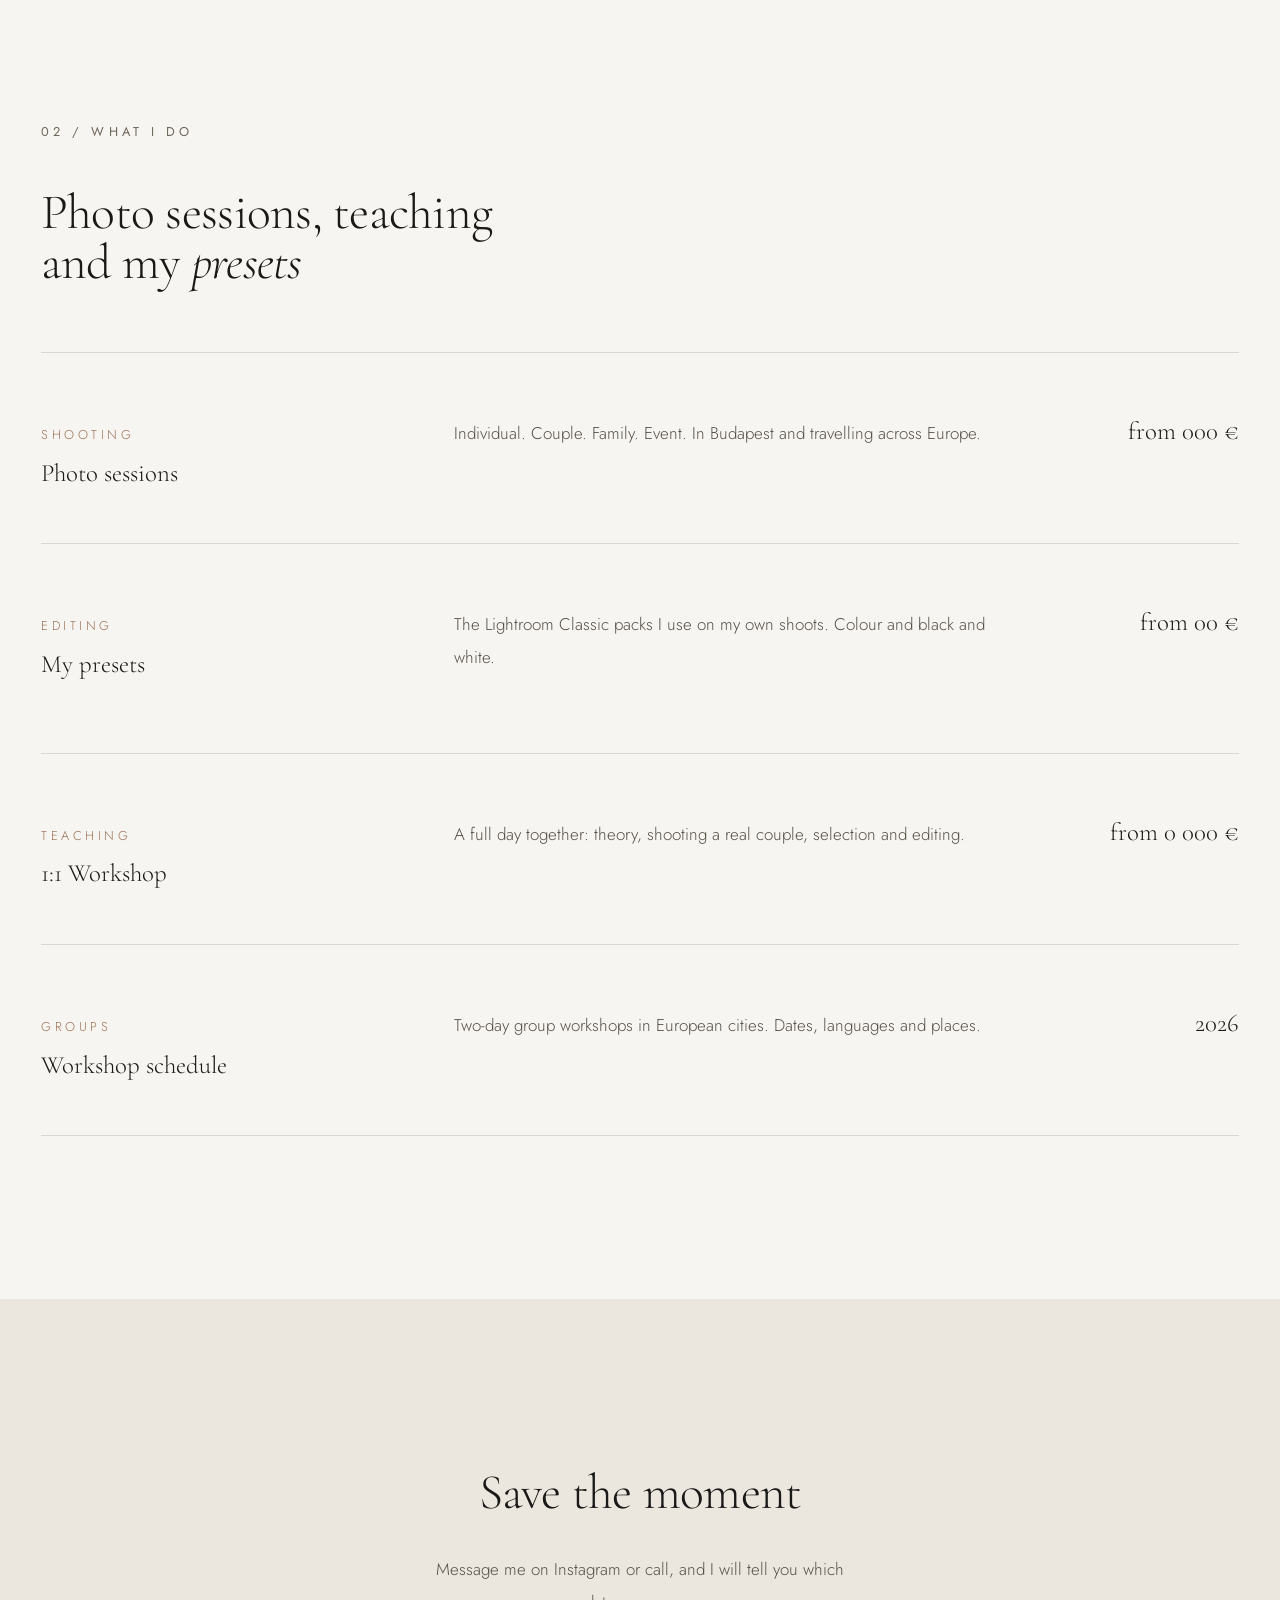
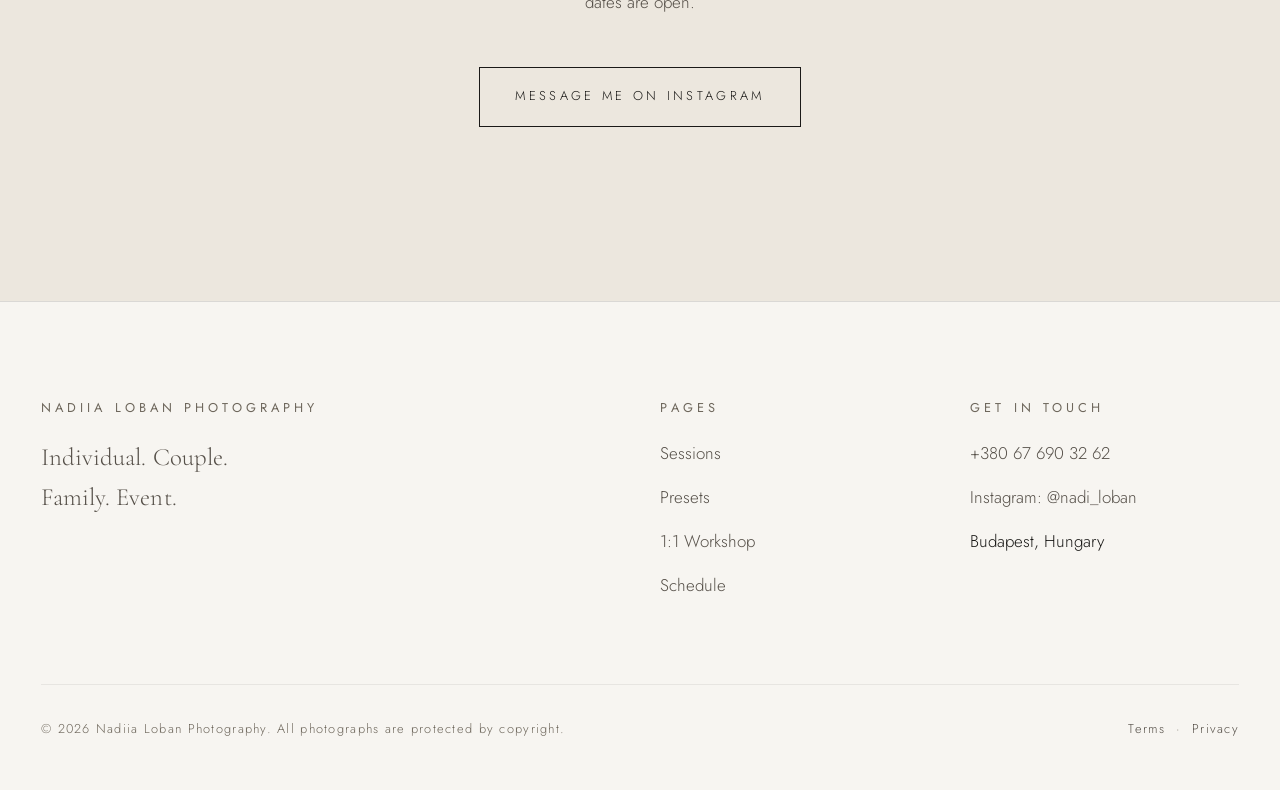
==== commit 917718a0: "Весь сайт переведён на английский; Instagram в контактах подписан Ник @nadi_loban стоял без пояснени" ====
--- a/index.html
+++ b/index.html
@@ -1,18 +1,18 @@
 <!doctype html>
-<html lang="ru">
+<html lang="en">
 <head>
 <meta charset="utf-8">
 <meta name="viewport" content="width=device-width, initial-scale=1">
-<title>Nadiia Loban Photography — фотограф в Будапеште</title>
-<meta name="description" content="Nadiia Loban Photography. Individual, couple, family and event photography in Budapest. Кинематографичные портреты, съёмки в Будапеште и по Европе.">
+<title>Nadiia Loban Photography, Photographer in Budapest</title>
+<meta name="description" content="Individual, couple, family and event photography in Budapest and across Europe. Cinematic portraits by Nadiia Loban.">
 <link rel="canonical" href="https://maximer111.github.io/nadia-photo/">
 <meta name="robots" content="noindex, nofollow">
 
 <meta property="og:type" content="website">
-<meta property="og:locale" content="ru_RU">
+<meta property="og:locale" content="en_US">
 <meta property="og:site_name" content="Nadiia Loban Photography">
-<meta property="og:title" content="Nadiia Loban Photography — фотограф в Будапеште">
-<meta property="og:description" content="Nadiia Loban Photography. Individual, couple, family and event photography in Budapest. Кинематографичные портреты, съёмки в Будапеште и по Европе.">
+<meta property="og:title" content="Nadiia Loban Photography, Photographer in Budapest">
+<meta property="og:description" content="Individual, couple, family and event photography in Budapest and across Europe. Cinematic portraits by Nadiia Loban.">
 <meta property="og:url" content="https://maximer111.github.io/nadia-photo/">
 <meta property="og:image" content="https://maximer111.github.io/nadia-photo/img/og.jpg">
 <meta name="twitter:card" content="summary_large_image">
@@ -20,7 +20,7 @@
 <link rel="preconnect" href="https://fonts.googleapis.com">
 <link rel="preconnect" href="https://fonts.gstatic.com" crossorigin>
 <link href="https://fonts.googleapis.com/css2?family=Cormorant+Garamond:ital,wght@0,300;0,400;1,300;1,400&family=Jost:wght@300;400&display=swap" rel="stylesheet">
-<link rel="icon" href="data:image/svg+xml,%3Csvg xmlns='http://www.w3.org/2000/svg' viewBox='0 0 32 32'%3E%3Crect width='32' height='32' fill='%231A1917'/%3E%3Ctext x='16' y='23' font-family='Georgia,serif' font-size='20' fill='%23F7F5F1' text-anchor='middle'%3E%D0%9D%3C/text%3E%3C/svg%3E">
+<link rel="icon" href="data:image/svg+xml,%3Csvg xmlns='http://www.w3.org/2000/svg' viewBox='0 0 32 32'%3E%3Crect width='32' height='32' fill='%231A1917'/%3E%3Ctext x='16' y='23' font-family='Georgia,serif' font-size='20' fill='%23F7F5F1' text-anchor='middle'%3EN%3C/text%3E%3C/svg%3E">
 <link rel="stylesheet" href="css/style.css">
 <script type="application/ld+json">
 {
@@ -30,12 +30,12 @@
       "@type": "Person",
       "@id": "https://maximer111.github.io/nadia-photo/#person",
       "name": "Nadiia Loban",
-      "jobTitle": "Фотограф",
+      "jobTitle": "Photographer",
+      "url": "https://maximer111.github.io/nadia-photo/",
       "telephone": "+380676903262",
       "sameAs": ["https://www.instagram.com/nadi_loban/"],
-      "url": "https://maximer111.github.io/nadia-photo/",
-      "address": { "@type": "PostalAddress", "addressLocality": "Будапешт", "addressCountry": "HU" },
-      "knowsAbout": ["Портретная фотография", "Семейная фотография", "Съёмка пар"]
+      "address": { "@type": "PostalAddress", "addressLocality": "Budapest", "addressCountry": "HU" },
+      "knowsAbout": ["Portrait photography", "Couple photography", "Family photography", "Event photography"]
     },
     {
       "@type": "ProfessionalService",
@@ -44,21 +44,21 @@
       "image": "https://maximer111.github.io/nadia-photo/img/og.jpg",
       "url": "https://maximer111.github.io/nadia-photo/",
       "founder": { "@id": "https://maximer111.github.io/nadia-photo/#person" },
+      "telephone": "+380676903262",
+      "sameAs": ["https://www.instagram.com/nadi_loban/"],
       "areaServed": [
-        { "@type": "City", "name": "Будапешт" },
-        { "@type": "Place", "name": "Европа" }
+        { "@type": "City", "name": "Budapest" },
+        { "@type": "Place", "name": "Europe" }
       ],
-      "address": { "@type": "PostalAddress", "addressLocality": "Будапешт", "addressCountry": "HU" },
-      "priceRange": "€€",
-      "telephone": "+380676903262",
-      "sameAs": ["https://www.instagram.com/nadi_loban/"]
+      "address": { "@type": "PostalAddress", "addressLocality": "Budapest", "addressCountry": "HU" },
+      "priceRange": "€€"
     },
     {
       "@type": "WebSite",
       "@id": "https://maximer111.github.io/nadia-photo/#website",
       "url": "https://maximer111.github.io/nadia-photo/",
       "name": "Nadiia Loban Photography",
-      "inLanguage": "ru",
+      "inLanguage": "en",
       "publisher": { "@id": "https://maximer111.github.io/nadia-photo/#person" }
     }
   ]
@@ -66,15 +66,15 @@
 </script>
 </head>
 <body>
-<a class="skip" href="#main">К содержимому</a>
+<a class="skip" href="#main">Skip to content</a>
 
 <header class="site-head">
-  <a class="brand" href="./">Nadiia Loban<small>Photography · Budapest</small></a>
-  <button class="burger" type="button" aria-expanded="false" aria-controls="nav" aria-label="Меню">
+  <a class="brand" href="./">Nadiia Loban<small>Photography &middot; Budapest</small></a>
+  <button class="burger" type="button" aria-expanded="false" aria-controls="nav" aria-label="Menu">
     <span></span><span></span>
   </button>
-  <nav class="nav" id="nav" aria-label="Основная навигация">
-    <ul><li><a href="sessions.html">Фотосессии</a></li><li><a href="presets.html">Пресеты</a></li><li><a href="workshop.html">Воркшоп 1:1</a></li><li><a href="schedule.html">Расписание</a></li></ul>
+  <nav class="nav" id="nav" aria-label="Main navigation">
+    <ul><li><a href="sessions.html">Sessions</a></li><li><a href="presets.html">Presets</a></li><li><a href="workshop.html">1:1 Workshop</a></li><li><a href="schedule.html">Schedule</a></li></ul>
   </nav>
 </header>
 
@@ -92,16 +92,18 @@
          srcset="img/nadia-hero-800.jpg 800w, img/nadia-hero-1400.jpg 1400w"
          sizes="(max-width: 760px) 92vw, 720px"
          width="1400" height="2100" fetchpriority="high"
-         alt="Чёрно-белый портрет: девушка в клетчатой рубашке на контровом закатном свете, волосы развевает ветер">
+         alt="Black and white portrait: a woman in a plaid shirt in backlit evening sun, hair caught by the wind">
   </figure>
 
   <section class="contacts">
     <div class="wrap narrow">
       <p class="contacts__name display rv">Nadiia Loban Photography</p>
-      <p class="contacts__lines rv">
-        <a href="tel:+380676903262">+380&nbsp;67&nbsp;690&nbsp;32&nbsp;62</a>
-        <a href="https://www.instagram.com/nadi_loban/" rel="me noopener" target="_blank">@nadi_loban</a>
-      </p>
+      <ul class="contacts__lines rv">
+        <li><span class="contacts__key">Phone</span>
+            <a href="tel:+380676903262">+380&nbsp;67&nbsp;690&nbsp;32&nbsp;62</a></li>
+        <li><span class="contacts__key">Instagram</span>
+            <a href="https://www.instagram.com/nadi_loban/" rel="me noopener" target="_blank">@nadi_loban</a></li>
+      </ul>
       <p class="label contacts__services rv">Individual. Couple. Family. Event</p>
       <hr class="rule rv" style="margin:3.5rem 0">
       <p class="contacts__tagline display rv">I create cinematic portraits for those who want to remember themselves alive</p>
@@ -110,46 +112,46 @@
 
   <section class="band" style="padding-top:0" aria-labelledby="portfolio-h">
     <div class="wrap">
-      <p class="label rv" style="margin-bottom:3rem">01 &mdash; Портфолио</p>
-      <h2 id="portfolio-h" style="position:absolute;left:-9999px">Портфолио</h2>
+      <p class="label rv" style="margin-bottom:3rem">01 / Portfolio</p>
+      <h2 id="portfolio-h" style="position:absolute;left:-9999px">Portfolio</h2>
       <div class="duo" style="margin-bottom:var(--band)">
-        <figure class="plate plate--r34 ph rv" data-ph="Фото 3:4"></figure>
-        <figure class="plate plate--r23 ph rv" data-ph="Фото 2:3"></figure>
+        <figure class="plate plate--r34 ph rv" data-ph="Photo 3:4"></figure>
+        <figure class="plate plate--r23 ph rv" data-ph="Photo 2:3"></figure>
       </div>
       <div class="trio" style="margin-bottom:var(--band)">
-        <figure class="plate plate--r23 ph rv" data-ph="Фото 2:3"></figure>
-        <figure class="plate plate--r43 ph rv" data-ph="Фото 4:3"></figure>
-        <figure class="plate plate--r34 ph rv" data-ph="Фото 3:4"></figure>
-      </div>
-    </div>
-    <figure class="plate plate--r169 ph bleed rv" data-ph="Фото во всю ширину"></figure>
+        <figure class="plate plate--r23 ph rv" data-ph="Photo 2:3"></figure>
+        <figure class="plate plate--r43 ph rv" data-ph="Photo 4:3"></figure>
+        <figure class="plate plate--r34 ph rv" data-ph="Photo 3:4"></figure>
+      </div>
+    </div>
+    <figure class="plate plate--r169 ph bleed rv" data-ph="Full-width photo"></figure>
   </section>
 
   <section class="band" style="padding-top:0" aria-labelledby="work-h">
     <div class="wrap">
-      <p class="label rv" style="margin-bottom:3rem">02 &mdash; Чем я занимаюсь</p>
-      <h2 id="work-h" class="display rv" style="font-size:var(--step-2);max-width:18ch;margin-bottom:4rem">
-        Съёмки, обучение и мои <em style="font-style:italic">пресеты</em>
+      <p class="label rv" style="margin-bottom:3rem">02 / What I do</p>
+      <h2 id="work-h" class="display rv" style="font-size:var(--step-2);max-width:20ch;margin-bottom:4rem">
+        Photo sessions, teaching and my <em style="font-style:italic">presets</em>
       </h2>
       <div class="offers">
         <a class="offer rv" href="sessions.html">
-          <div class="offer__name"><span>Съёмка</span>Фотосессии</div>
-          <p class="offer__desc">Individual. Couple. Family. Event. Будапешт и выезды по Европе.</p>
-          <div class="offer__price">от 000&nbsp;€</div>
+          <div class="offer__name"><span>Shooting</span>Photo sessions</div>
+          <p class="offer__desc">Individual. Couple. Family. Event. In Budapest and travelling across Europe.</p>
+          <div class="offer__price">from 000&nbsp;&euro;</div>
         </a>
         <a class="offer rv" href="presets.html">
-          <div class="offer__name"><span>Обработка</span>Авторские пресеты</div>
-          <p class="offer__desc">Наборы для Lightroom Classic, которыми я обрабатываю собственные съёмки.</p>
-          <div class="offer__price">от 00&nbsp;€</div>
+          <div class="offer__name"><span>Editing</span>My presets</div>
+          <p class="offer__desc">The Lightroom Classic packs I use on my own shoots. Colour and black and white.</p>
+          <div class="offer__price">from 00&nbsp;&euro;</div>
         </a>
         <a class="offer rv" href="workshop.html">
-          <div class="offer__name"><span>Обучение</span>Воркшоп 1:1</div>
-          <p class="offer__desc">Полный день вдвоём: теория, съёмка живой пары, отбор и обработка.</p>
-          <div class="offer__price">от 0&nbsp;000&nbsp;€</div>
+          <div class="offer__name"><span>Teaching</span>1:1 Workshop</div>
+          <p class="offer__desc">A full day together: theory, shooting a real couple, selection and editing.</p>
+          <div class="offer__price">from 0&nbsp;000&nbsp;&euro;</div>
         </a>
         <a class="offer rv" href="schedule.html">
-          <div class="offer__name"><span>Группы</span>Расписание воркшопов</div>
-          <p class="offer__desc">Двухдневные групповые воркшопы в европейских городах.</p>
+          <div class="offer__name"><span>Groups</span>Workshop schedule</div>
+          <p class="offer__desc">Two-day group workshops in European cities. Dates, languages and places.</p>
           <div class="offer__price">2026</div>
         </a>
       </div>
@@ -159,8 +161,8 @@
   <section class="band cta">
     <div class="wrap">
       <h2 class="display rv">Save the moment</h2>
-      <p class="rv">Напишите в Instagram или позвоните &mdash; расскажу про свободные даты.</p>
-      <a class="btn rv" href="https://www.instagram.com/nadi_loban/" rel="noopener" target="_blank"><span>Написать в Instagram</span></a>
+      <p class="rv">Message me on Instagram or call, and I will tell you which dates are open.</p>
+      <a class="btn rv" href="https://www.instagram.com/nadi_loban/" rel="noopener" target="_blank"><span>Message me on Instagram</span></a>
     </div>
   </section>
 
@@ -174,20 +176,21 @@
         <p class="lede" style="font-size:var(--step-1);max-width:24ch">Individual. Couple.<br>Family. Event.</p>
       </div>
       <div>
-        <p class="label">Разделы</p>
-        <ul><li><a href="sessions.html">Фотосессии</a></li><li><a href="presets.html">Пресеты</a></li><li><a href="workshop.html">Воркшоп 1:1</a></li><li><a href="schedule.html">Расписание</a></li></ul>
+        <p class="label">Pages</p>
+        <ul><li><a href="sessions.html">Sessions</a></li><li><a href="presets.html">Presets</a></li><li><a href="workshop.html">1:1 Workshop</a></li><li><a href="schedule.html">Schedule</a></li></ul>
       </div>
       <div>
-        <p class="label">Связь</p>
+        <p class="label">Get in touch</p>
         <ul>
-          <li><a href="tel:+380676903262">+380676903262</a></li>
-          <li><a href="https://www.instagram.com/nadi_loban/" rel="me noopener" target="_blank">Instagram &mdash; @nadi_loban</a></li>
+          <li><a href="tel:+380676903262">+380&nbsp;67&nbsp;690&nbsp;32&nbsp;62</a></li>
+          <li><a href="https://www.instagram.com/nadi_loban/" rel="me noopener" target="_blank">Instagram: @nadi_loban</a></li>
+          <li>Budapest, Hungary</li>
         </ul>
       </div>
     </div>
     <div class="foot-bottom">
-      <span>© 2026 Nadiia Loban Photography. Все фотографии защищены авторским правом.</span>
-      <span><a href="terms.html">Условия</a> &nbsp;·&nbsp; <a href="policy.html">Конфиденциальность</a></span>
+      <span>&copy; 2026 Nadiia Loban Photography. All photographs are protected by copyright.</span>
+      <span><a href="terms.html">Terms</a> &nbsp;&middot;&nbsp; <a href="policy.html">Privacy</a></span>
     </div>
   </div>
 </footer>
--- a/css/style.css
+++ b/css/style.css
@@ -676,15 +676,30 @@
   margin-bottom: 1.8rem;
 }
 .contacts__lines {
+  list-style: none;
+  margin: 0 0 2.2rem;
+  padding: 0;
   display: flex;
   flex-wrap: wrap;
   justify-content: center;
-  gap: .8rem 2.5rem;
-  margin-bottom: 1.8rem;
+  gap: 1.4rem 3.5rem;
+}
+.contacts__lines li {
+  display: flex;
+  flex-direction: column;
+  align-items: center;
+  gap: .7rem;
+}
+.contacts__key {
+  font-size: var(--step--1);
+  letter-spacing: .3em;
+  text-transform: uppercase;
+  color: var(--ink-faint);
+  line-height: 1;
 }
 .contacts__lines a {
   font-size: var(--step-0);
-  letter-spacing: .16em;
+  letter-spacing: .14em;
   color: var(--ink);
   border-bottom: 1px solid var(--line);
   padding-bottom: .35rem;
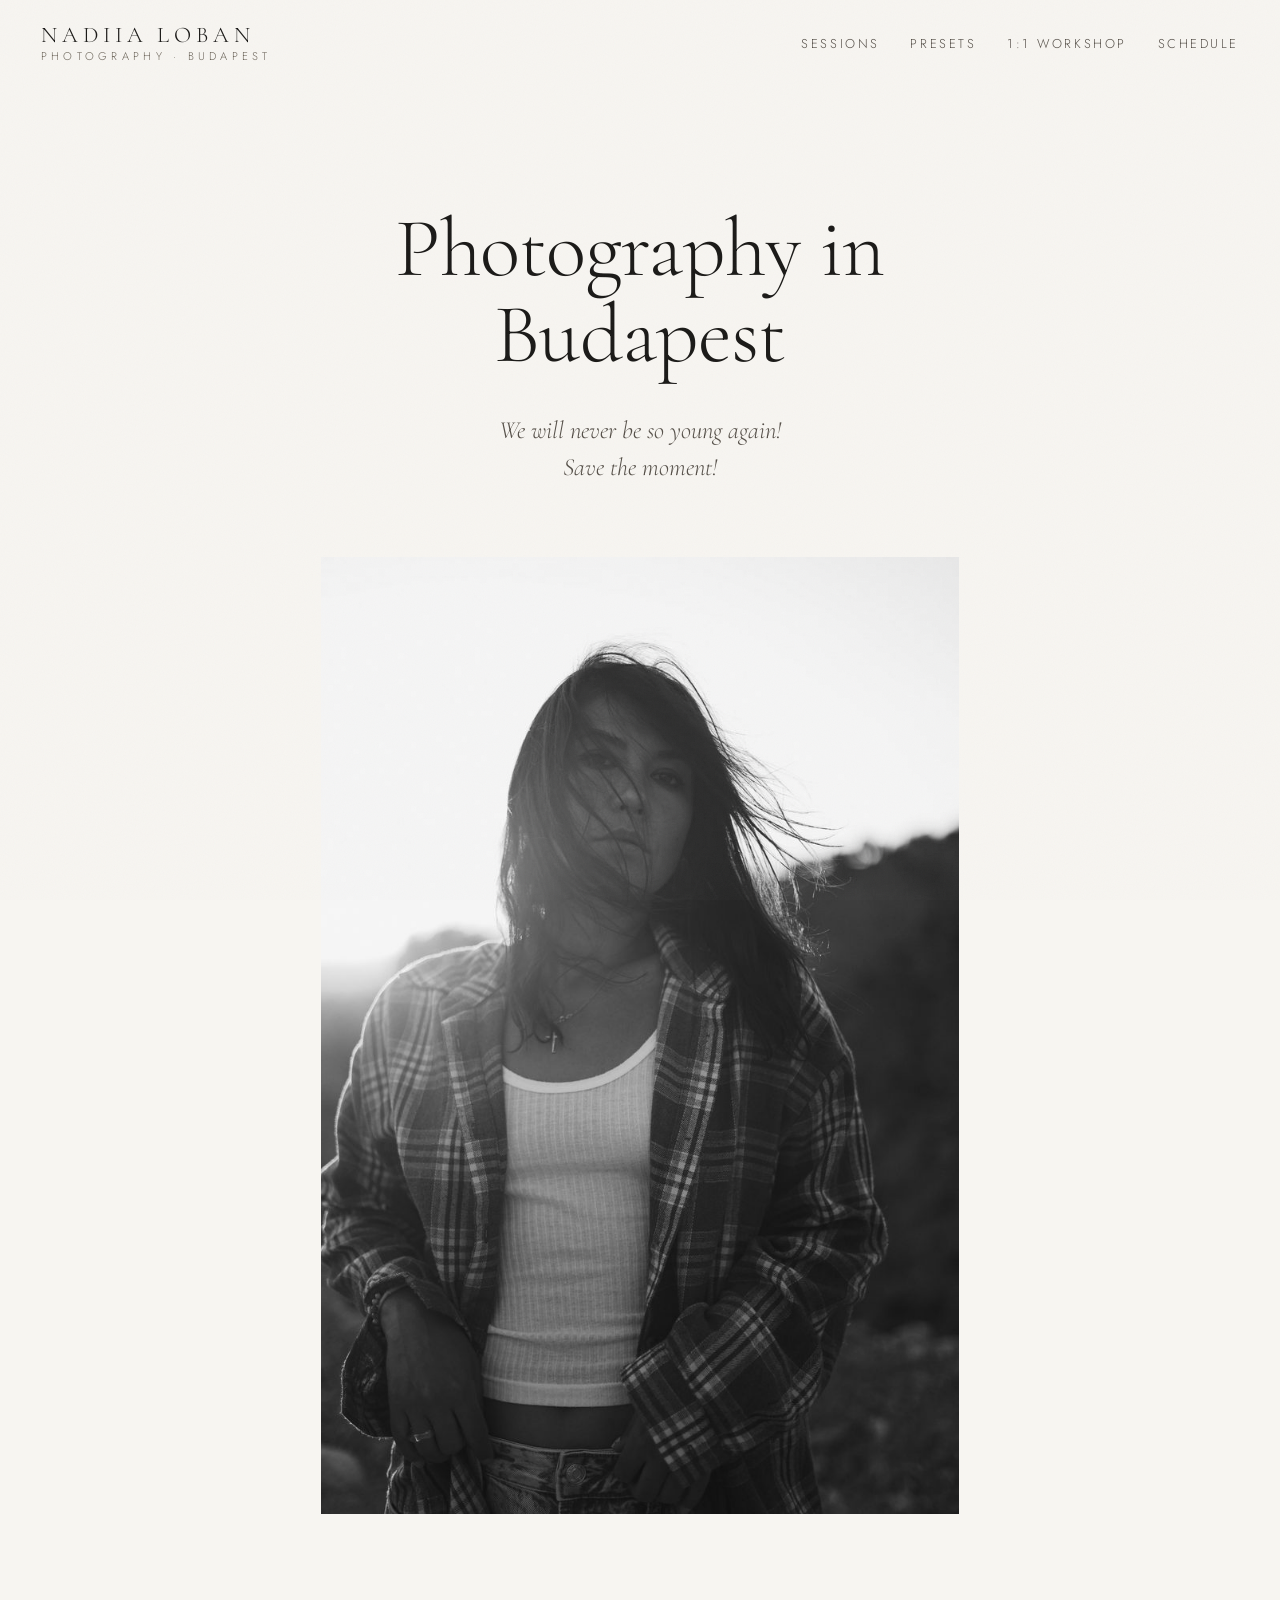
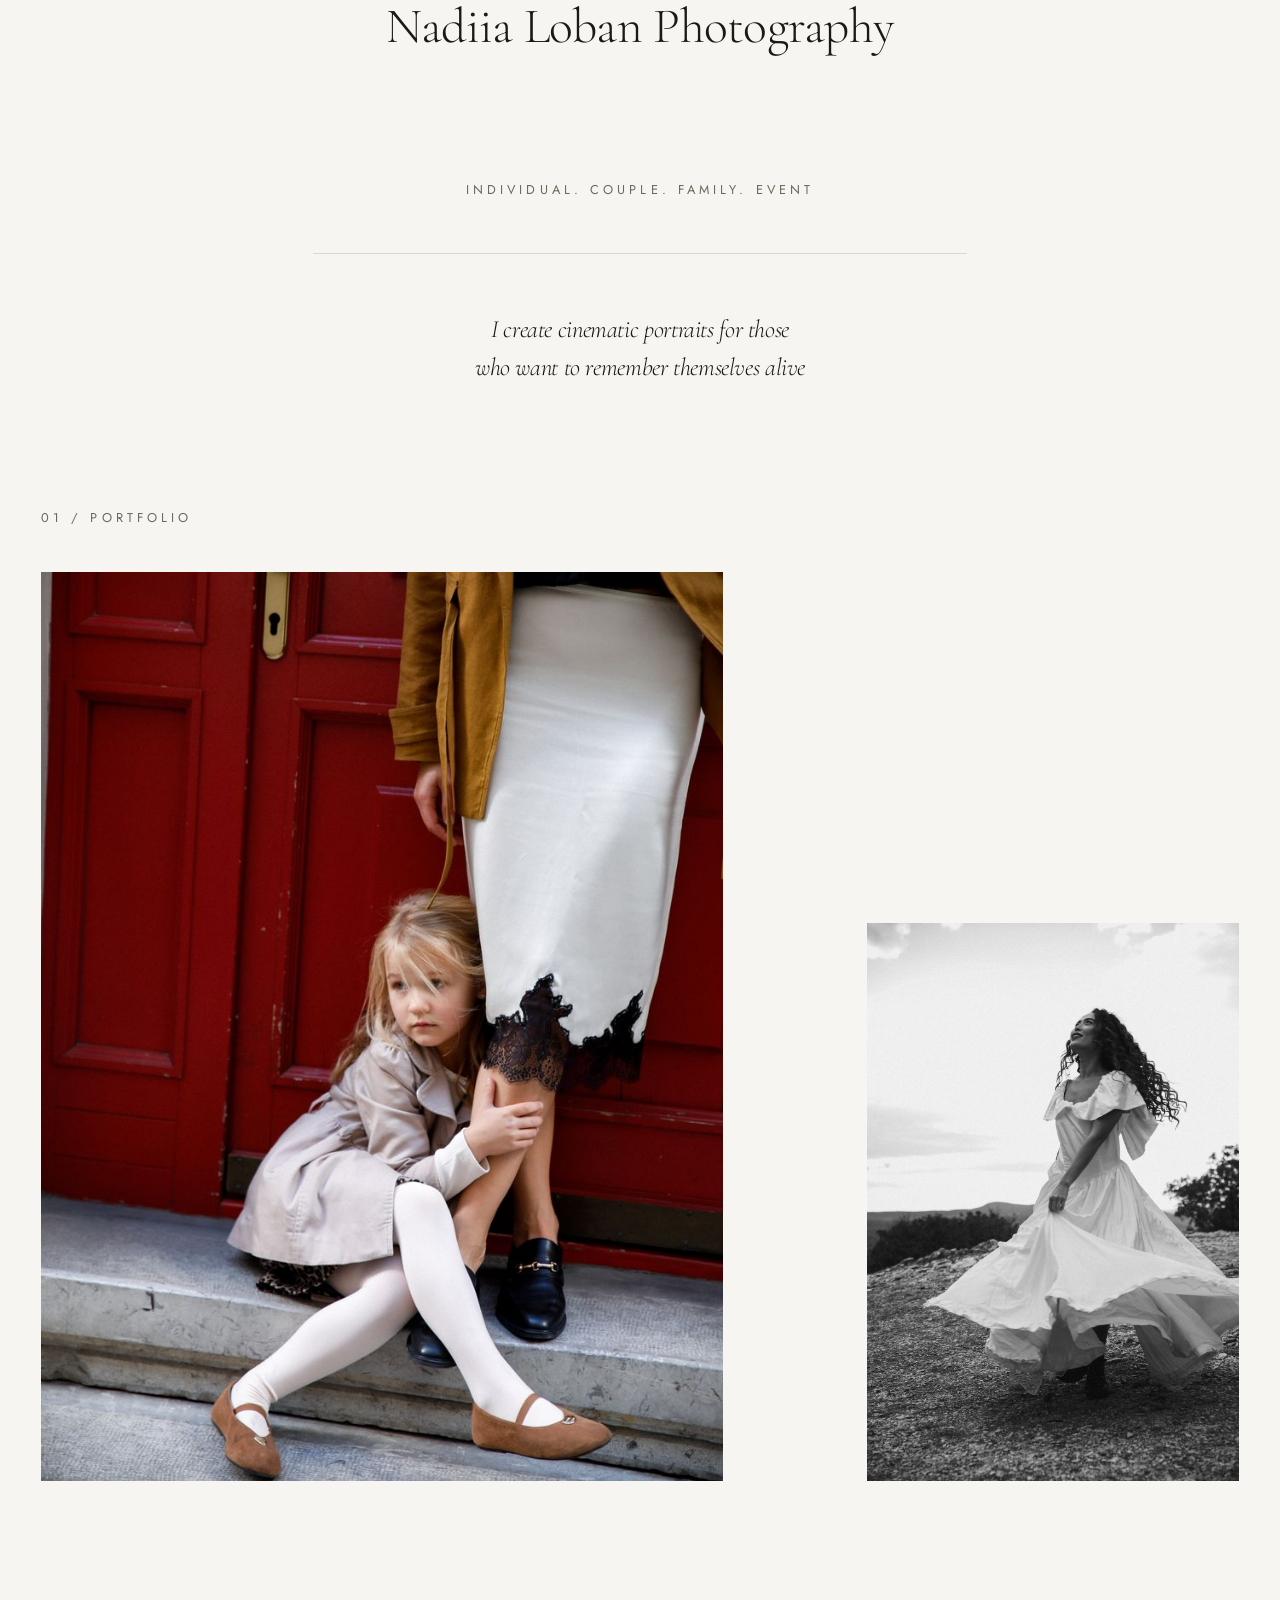
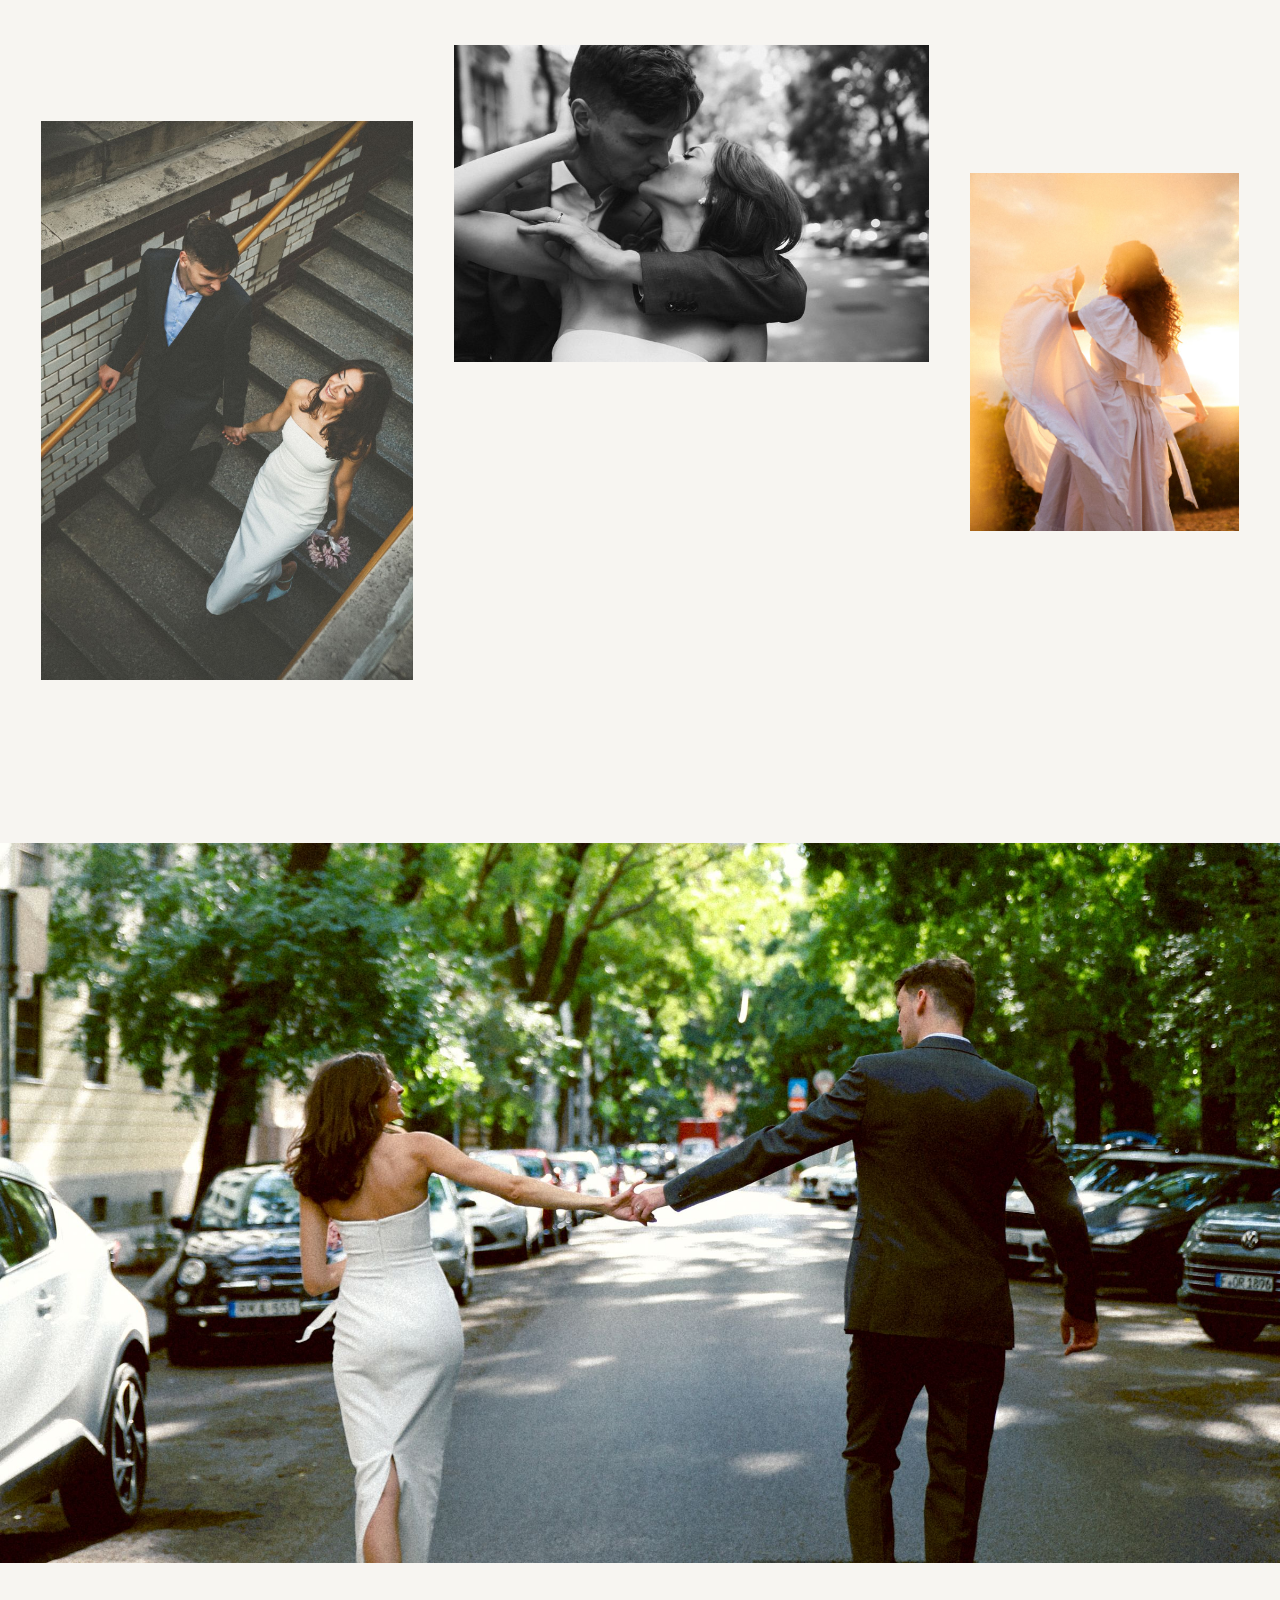
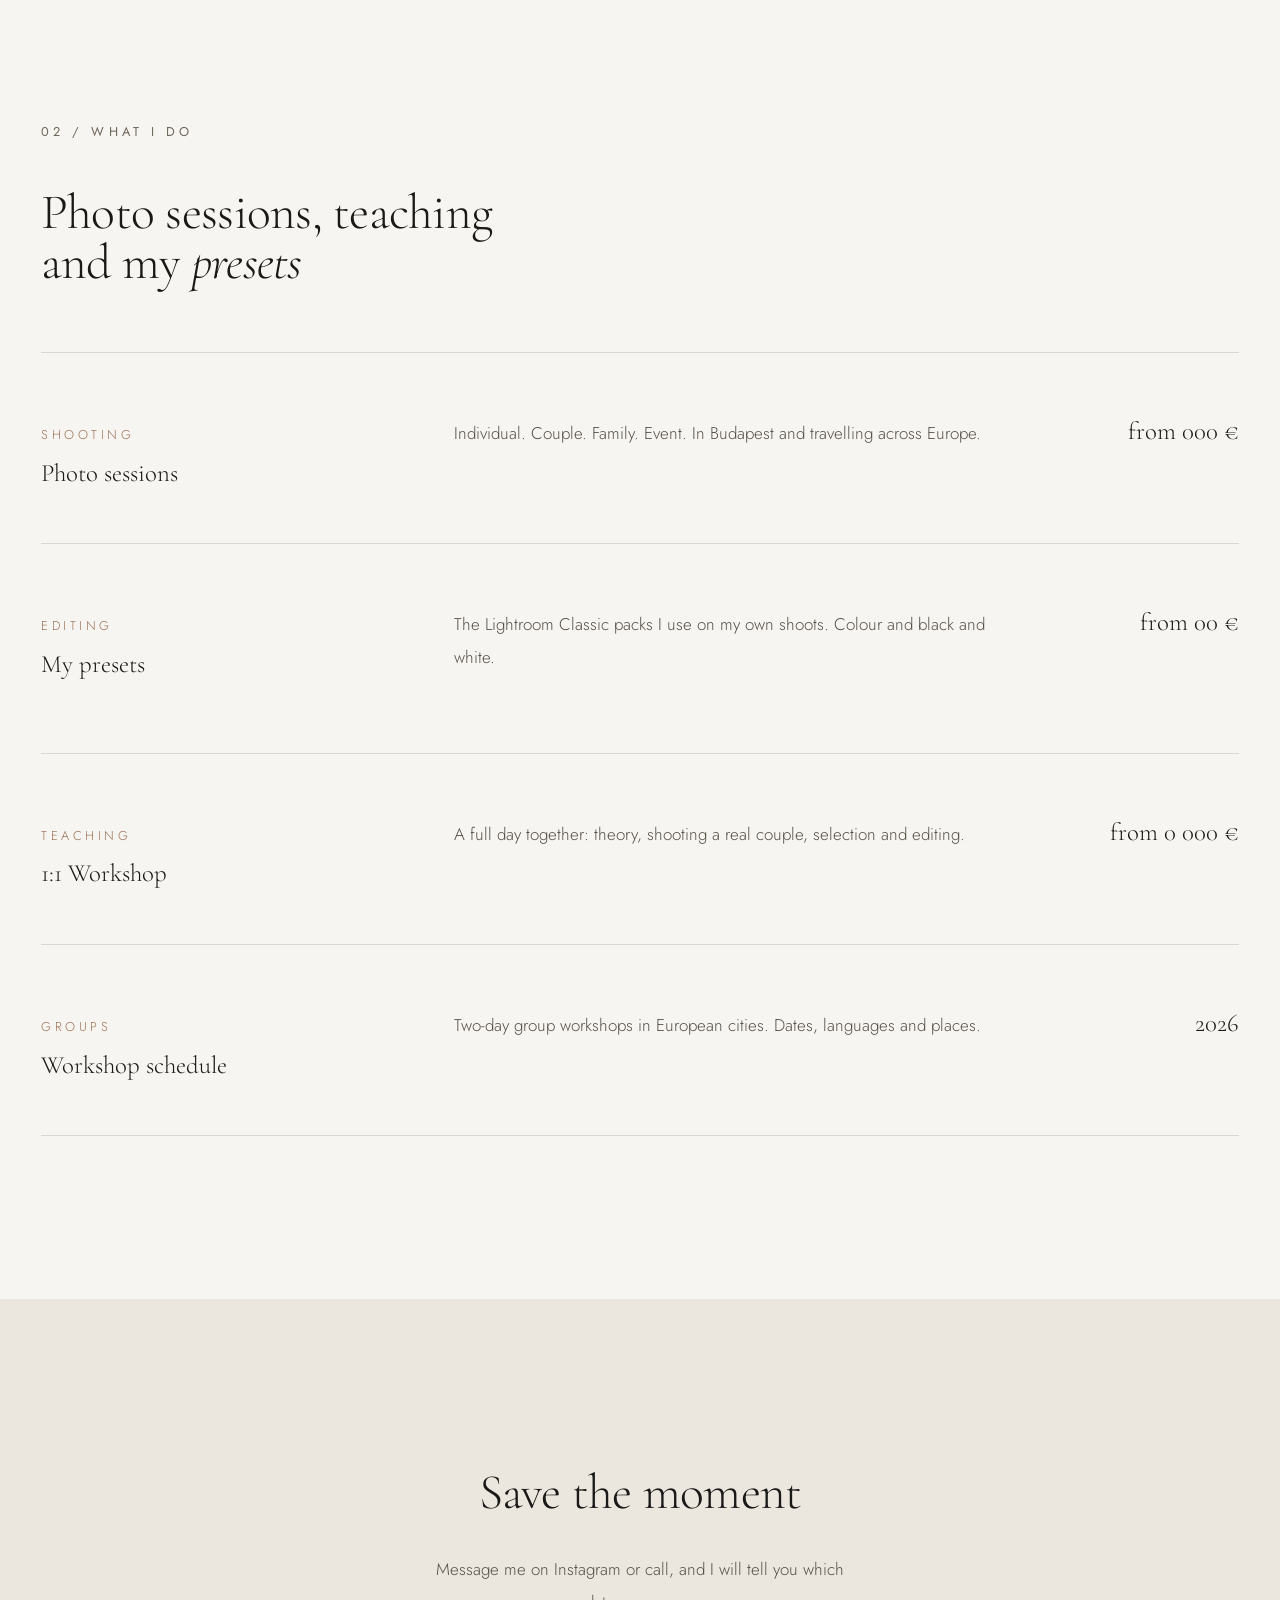
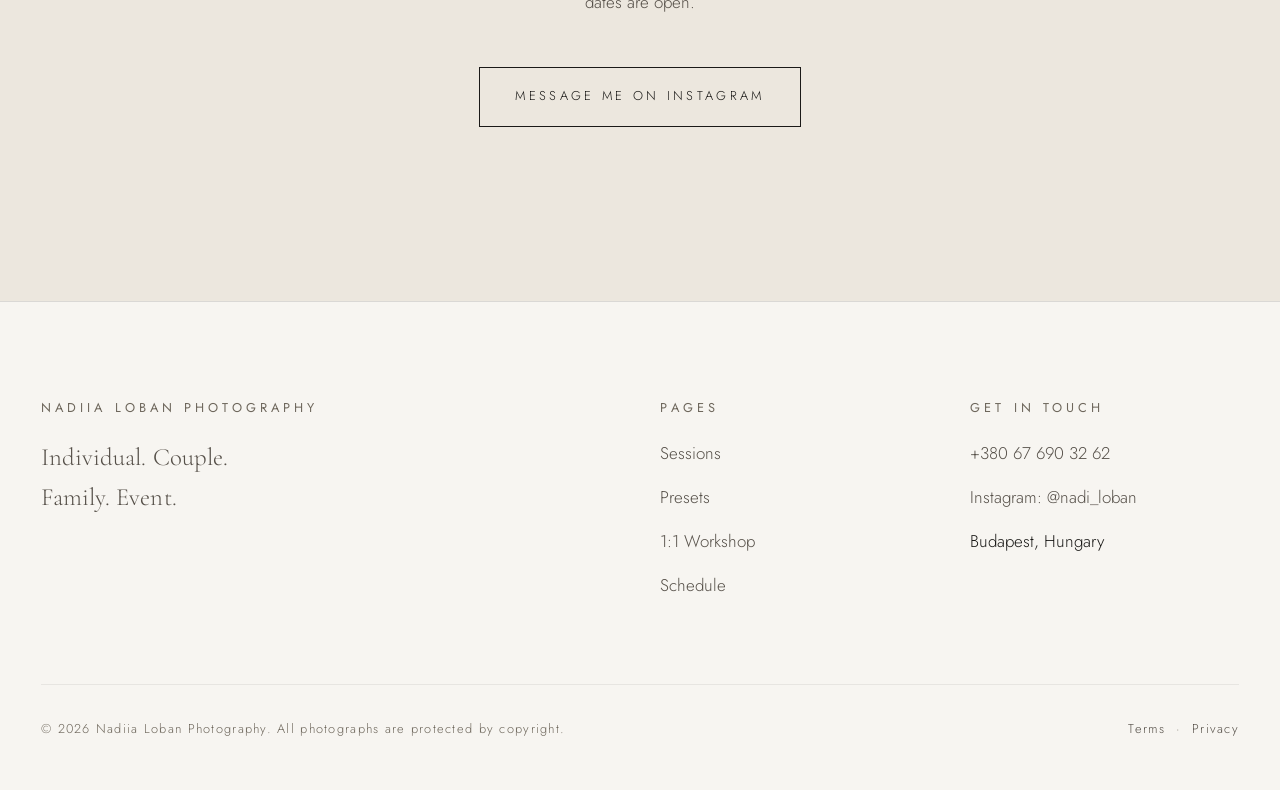
==== commit a854840a: "Портфолио: 13 кадров Нади вместо заглушек Слоты заполнены по трём её историям: семья, пара, девушка " ====
--- a/index.html
+++ b/index.html
@@ -21,7 +21,7 @@
 <link rel="preconnect" href="https://fonts.gstatic.com" crossorigin>
 <link href="https://fonts.googleapis.com/css2?family=Cormorant+Garamond:ital,wght@0,300;0,400;1,300;1,400&family=Jost:wght@300;400&display=swap" rel="stylesheet">
 <link rel="icon" href="data:image/svg+xml,%3Csvg xmlns='http://www.w3.org/2000/svg' viewBox='0 0 32 32'%3E%3Crect width='32' height='32' fill='%231A1917'/%3E%3Ctext x='16' y='23' font-family='Georgia,serif' font-size='20' fill='%23F7F5F1' text-anchor='middle'%3EN%3C/text%3E%3C/svg%3E">
-<link rel="stylesheet" href="css/style.css">
+<link rel="stylesheet" href="css/style.css?v=77e13afc">
 <script type="application/ld+json">
 {
   "@context": "https://schema.org",
@@ -115,16 +115,16 @@
       <p class="label rv" style="margin-bottom:3rem">01 / Portfolio</p>
       <h2 id="portfolio-h" style="position:absolute;left:-9999px">Portfolio</h2>
       <div class="duo" style="margin-bottom:var(--band)">
-        <figure class="plate plate--r34 ph rv" data-ph="Photo 3:4"></figure>
-        <figure class="plate plate--r23 ph rv" data-ph="Photo 2:3"></figure>
+        <figure class="plate plate--r34 rv"><img src="img/p/9957-800.jpg" srcset="img/p/9957-800.jpg 800w, img/p/9957-1600.jpg 1600w" sizes="(max-width: 760px) 92vw, 50vw" width="1600" height="2133" loading="lazy" decoding="async" alt="A girl in a trench coat on the step of a red door, her mother beside her"></figure>
+        <figure class="plate plate--r23 rv"><img src="img/p/2858-600.jpg" srcset="img/p/2858-600.jpg 600w, img/p/2858-1200.jpg 1200w" sizes="(max-width: 760px) 92vw, 50vw" width="1200" height="1800" loading="lazy" decoding="async" alt="Black and white: a woman in a white dress spinning on a hilltop, the skirt flying out"></figure>
       </div>
       <div class="trio" style="margin-bottom:var(--band)">
-        <figure class="plate plate--r23 ph rv" data-ph="Photo 2:3"></figure>
-        <figure class="plate plate--r43 ph rv" data-ph="Photo 4:3"></figure>
-        <figure class="plate plate--r34 ph rv" data-ph="Photo 3:4"></figure>
-      </div>
-    </div>
-    <figure class="plate plate--r169 ph bleed rv" data-ph="Full-width photo"></figure>
+        <figure class="plate plate--r23 rv"><img src="img/p/9487-600.jpg" srcset="img/p/9487-600.jpg 600w, img/p/9487-1200.jpg 1200w" sizes="(max-width: 760px) 92vw, 50vw" width="1200" height="1800" loading="lazy" decoding="async" alt="A couple on a tiled stairway, she looks up laughing with a bouquet in her hand"></figure>
+        <figure class="plate plate--r32 rv"><img src="img/p/9203-800.jpg" srcset="img/p/9203-800.jpg 800w, img/p/9203-1600.jpg 1600w" sizes="(max-width: 760px) 92vw, 50vw" width="1600" height="1067" loading="lazy" decoding="async" alt="Black and white close-up of a couple kissing on a tree-lined street"></figure>
+        <figure class="plate plate--r34 rv"><img src="img/p/4461-600.jpg" srcset="img/p/4461-600.jpg 600w, img/p/4461-1200.jpg 1200w" sizes="(max-width: 760px) 92vw, 50vw" width="1200" height="1600" loading="lazy" decoding="async" alt="A woman in a white dress lifting the fabric against the setting sun"></figure>
+      </div>
+    </div>
+    <figure class="plate plate--r169 bleed rv"><img src="img/p/9086-1200.jpg" srcset="img/p/9086-1200.jpg 1200w, img/p/9086-2400.jpg 2400w" sizes="100vw" width="2400" height="1350" loading="lazy" decoding="async" alt="A couple walking hand in hand down a tree-lined city street"></figure>
   </section>
 
   <section class="band" style="padding-top:0" aria-labelledby="work-h">
@@ -195,6 +195,6 @@
   </div>
 </footer>
 
-<script src="js/main.js" defer></script>
+<script src="js/main.js?v=f0a26a38" defer></script>
 </body>
 </html>
--- a/css/style.css
+++ b/css/style.css
@@ -55,9 +55,10 @@
 a { color: inherit; text-decoration: none; }
 figure { margin: 0; }
 h1, h2, h3 { margin: 0; font-weight: 300; }
-/* длинные русские слова («конфиденциальности») рвали вьюпорт на 375px */
+/* overflow-wrap ловит слово, которое физически не влезает.
+   hyphens: auto убран намеренно: на английском он резал «Budapest»
+   на «Bu-dapest» прямо в главном заголовке. */
 h1, h2, h3, p, li, blockquote { overflow-wrap: break-word; }
-h1, h2 { hyphens: auto; }
 p { margin: 0 0 1.4em; }
 p:last-child { margin-bottom: 0; }
 
@@ -355,7 +356,6 @@
     grid-column: 1 / -1 !important;
     margin-top: 0 !important;
   }
-  .trio > *:nth-child(3) { display: none; }
 }
 
 /* --- pull quote --------------------------------------------------------- */
@@ -401,8 +401,13 @@
   margin-bottom: .5em;
 }
 .prose li::before {
-  content: ""; position: absolute; left: 0; top: .95em;
-  width: .7rem; height: 1px; background: var(--clay);
+  content: "\2713";           /* галочка вместо чёрточки */
+  position: absolute; left: 0; top: 0;
+  /* Jost галочку не содержит, поэтому для глифа свой стек */
+  font-family: "Jost", "Helvetica Neue", "Segoe UI Symbol", Arial, sans-serif;
+  font-size: .95em;
+  line-height: inherit;
+  color: var(--clay);
 }
 
 /* two-column split for inner pages */
@@ -716,3 +721,35 @@
   margin-inline: auto;
   text-wrap: balance;
 }
+
+/* --- зоны нажатия на телефоне ------------------------------------------- */
+/* Ссылки были 17-38px по высоте: попасть пальцем трудно. Минимум 44px
+   набираем вертикальными отступами, внешний вид не меняется. */
+@media (max-width: 860px) {
+  .brand { padding-block: .45rem; }
+  .burger { width: 2.75rem; height: 2.75rem; }
+  .burger span:nth-child(1) { top: 1rem; }
+  .burger span:nth-child(2) { top: 1.7rem; }
+
+  .nav a { padding-block: 1rem; }
+
+  .contacts__lines a {
+    display: inline-block;
+    padding-block: .55rem;
+  }
+  .contacts__lines li { gap: .4rem; }
+
+  .site-foot li { margin-bottom: 0; }
+  .site-foot li a {
+    display: inline-block;
+    padding-block: .75rem;
+  }
+  .foot-bottom { line-height: 1.6; }
+  .foot-bottom a {
+    display: inline-block;
+    padding-block: .85rem;
+  }
+
+  .offer { padding-block: 2rem; }
+  .date-row { padding-block: 1.8rem; }
+}
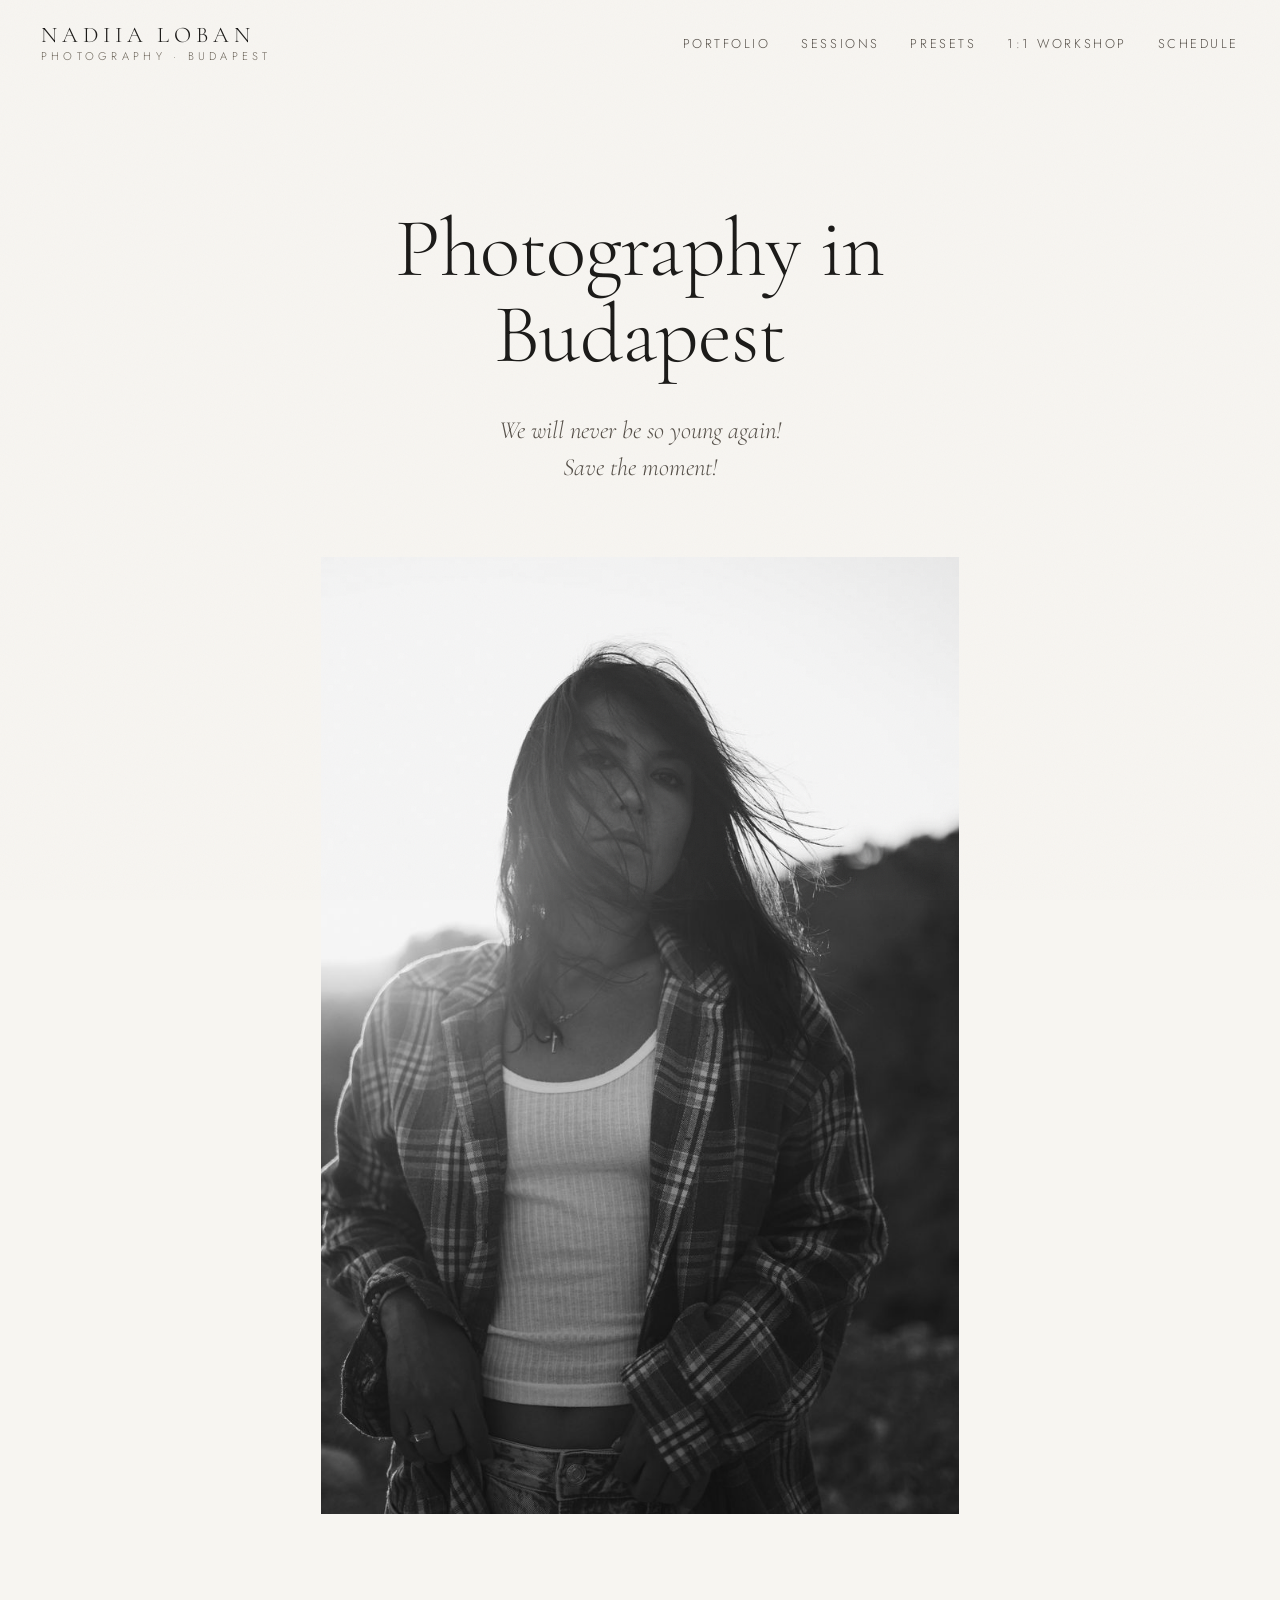
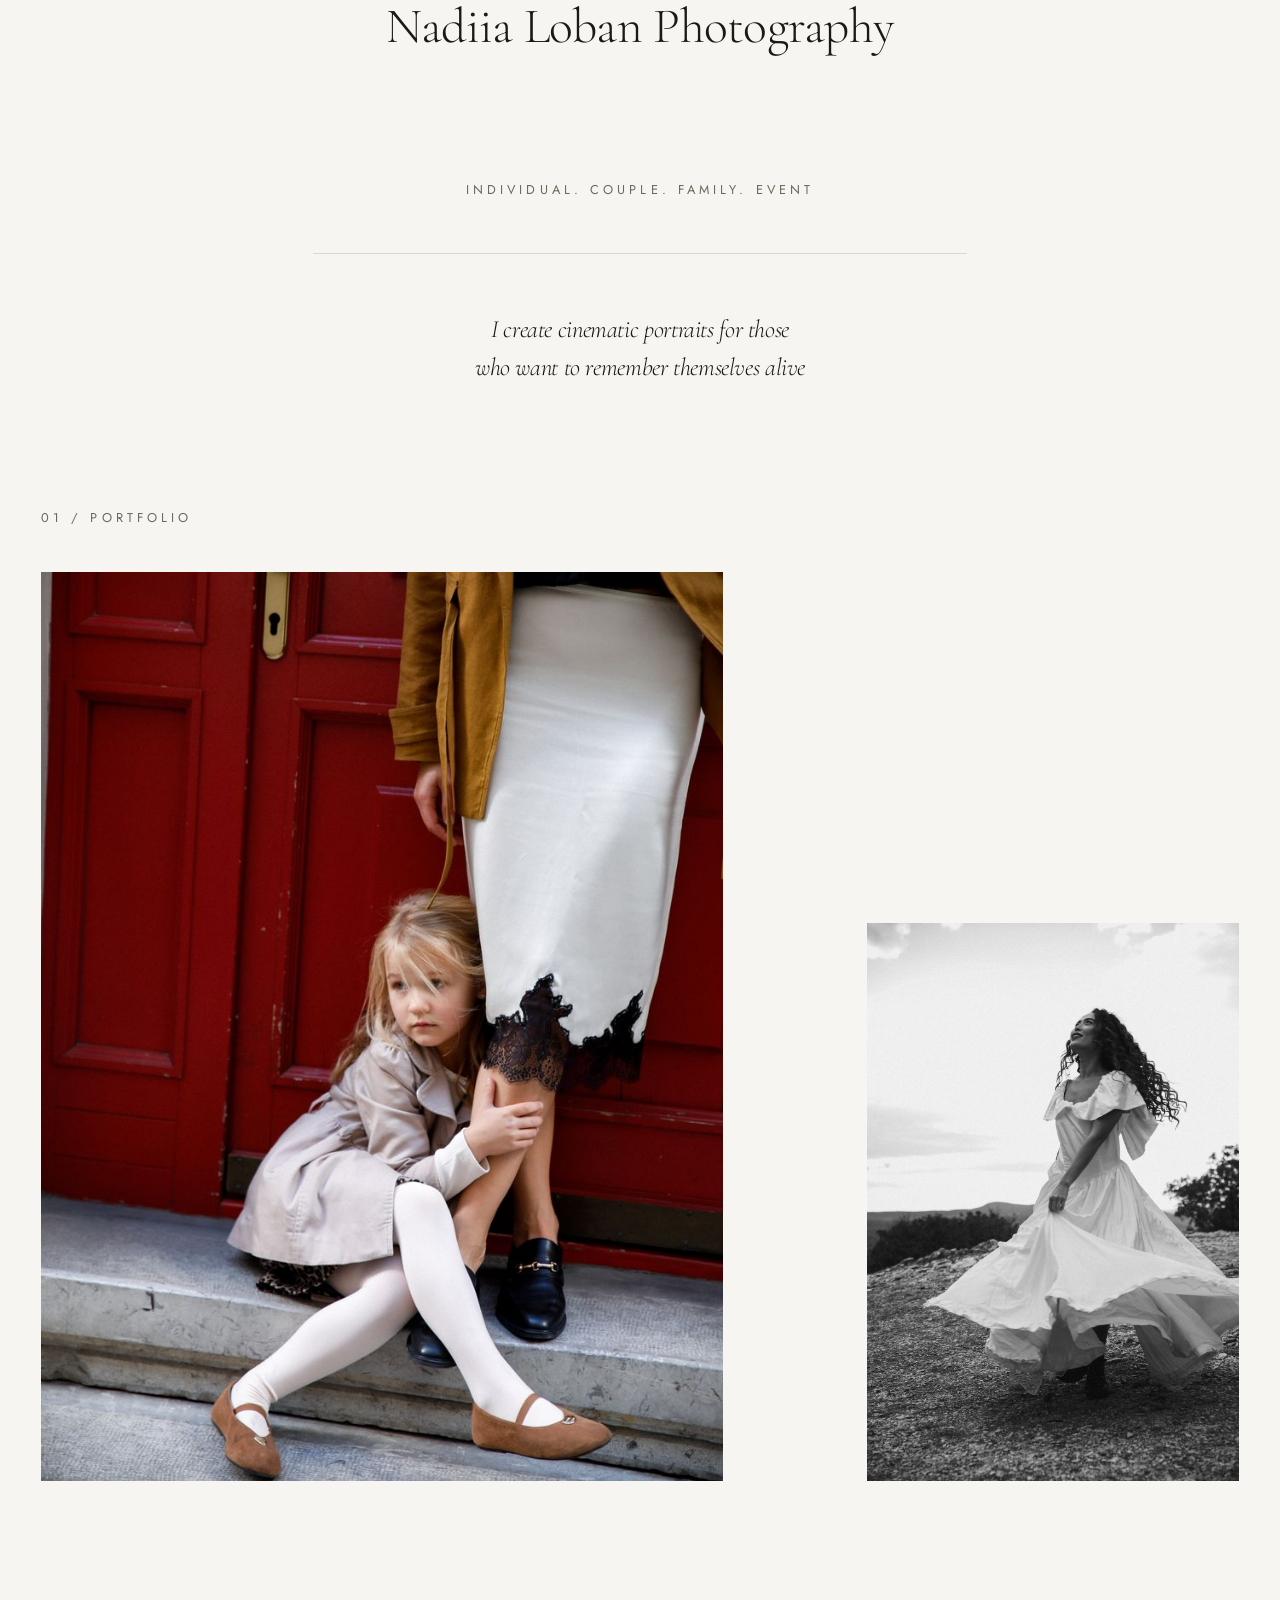
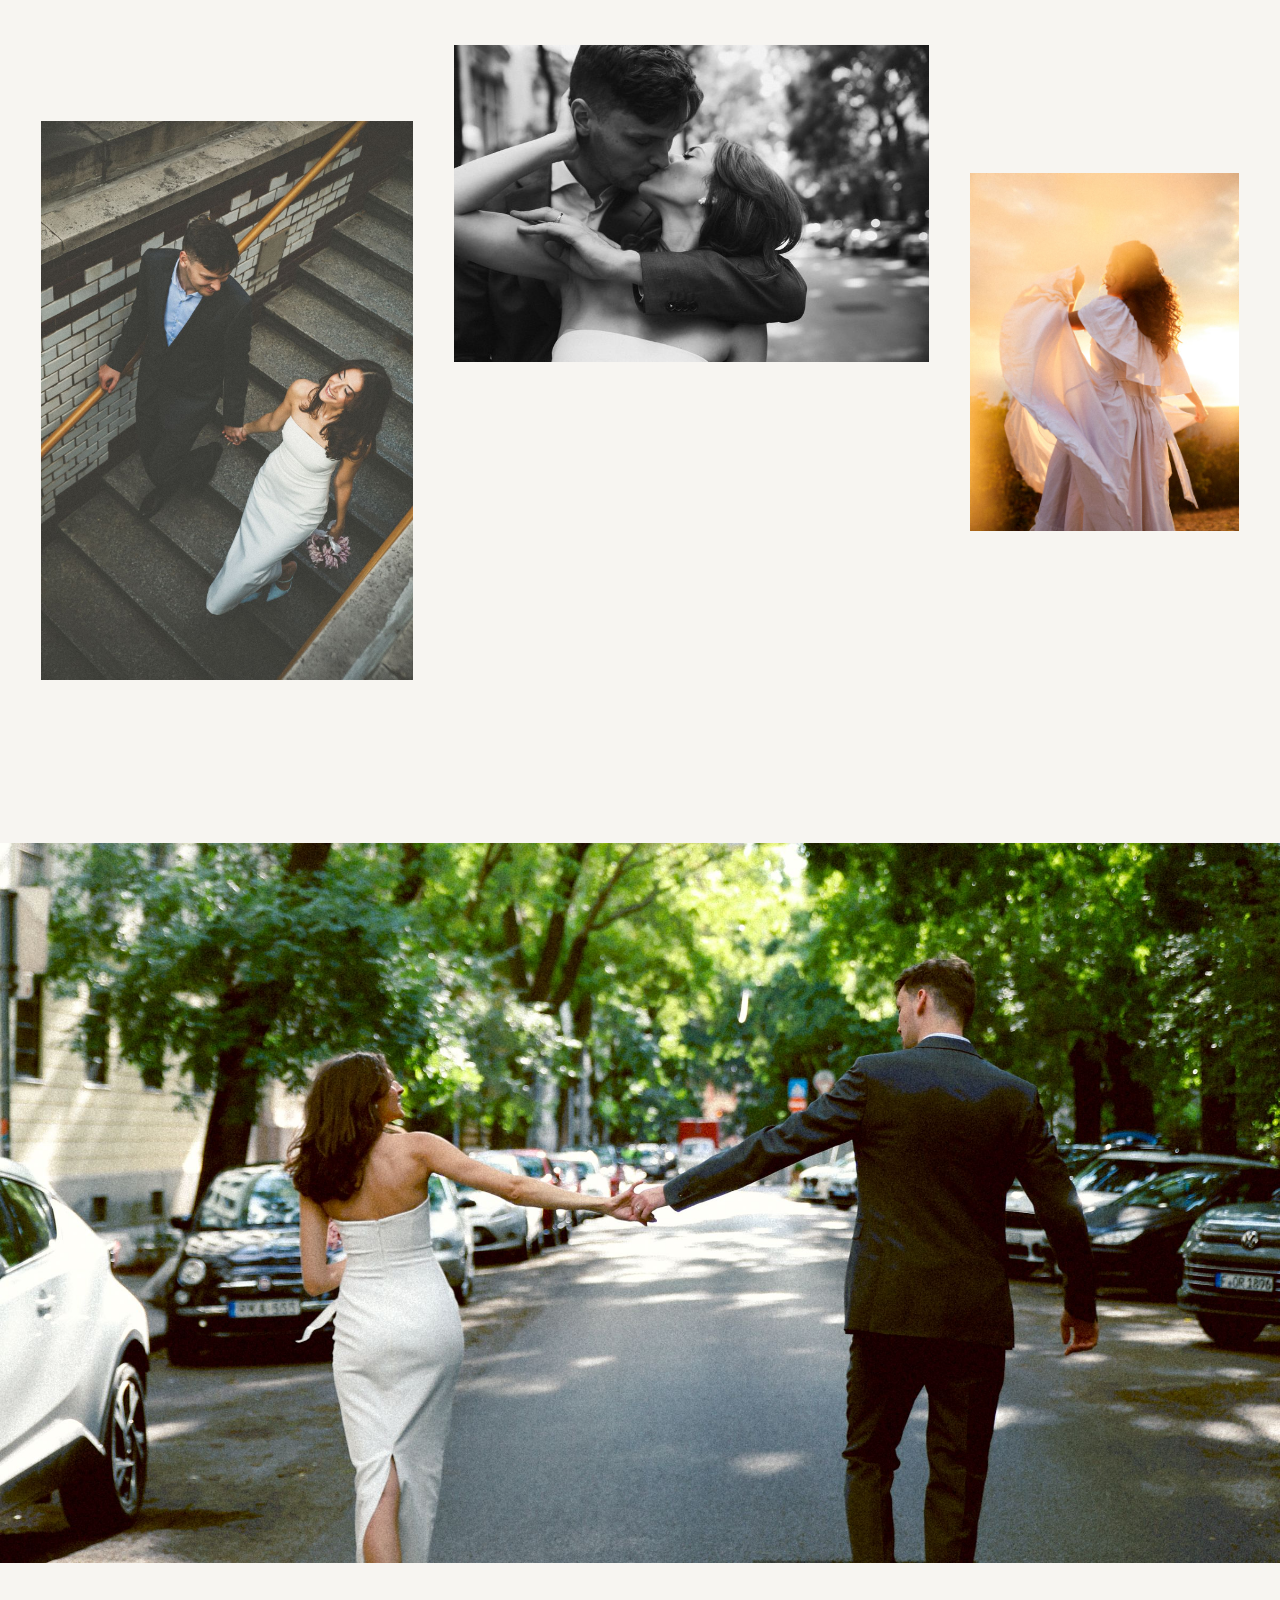
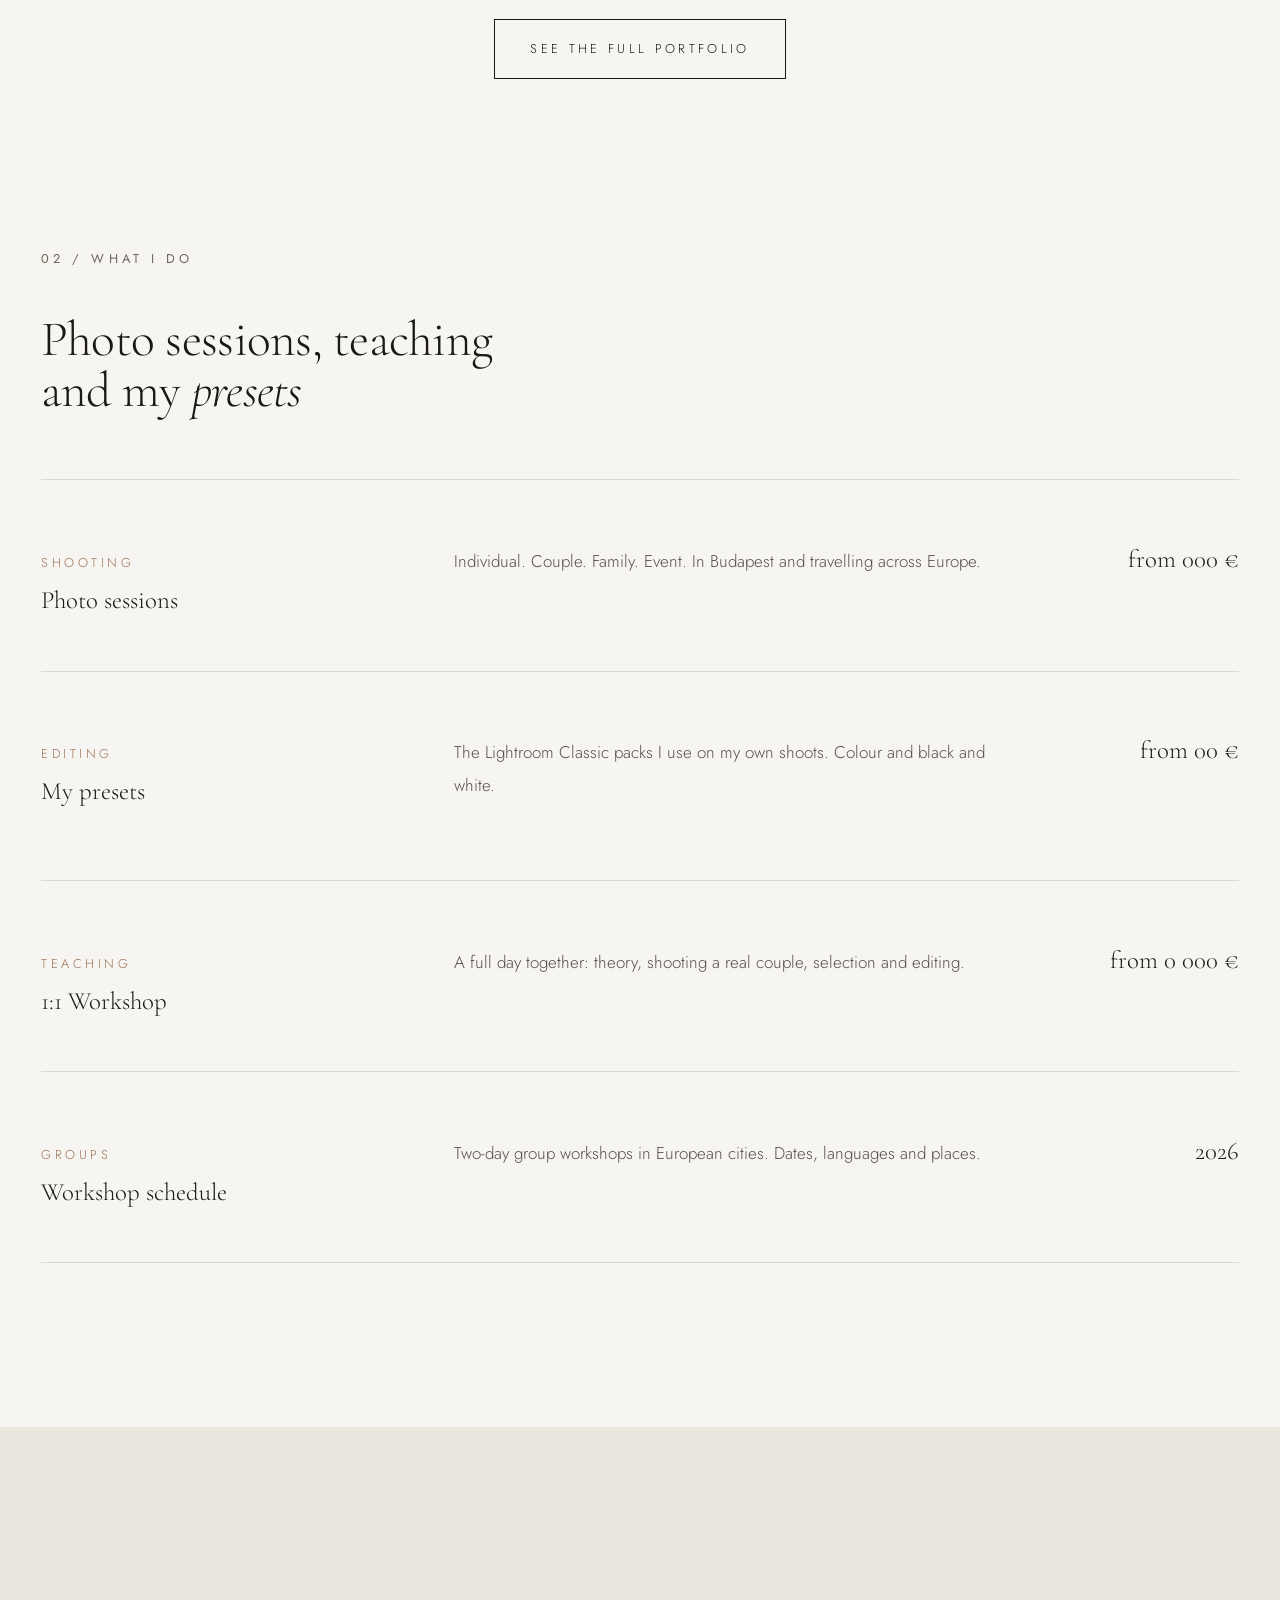
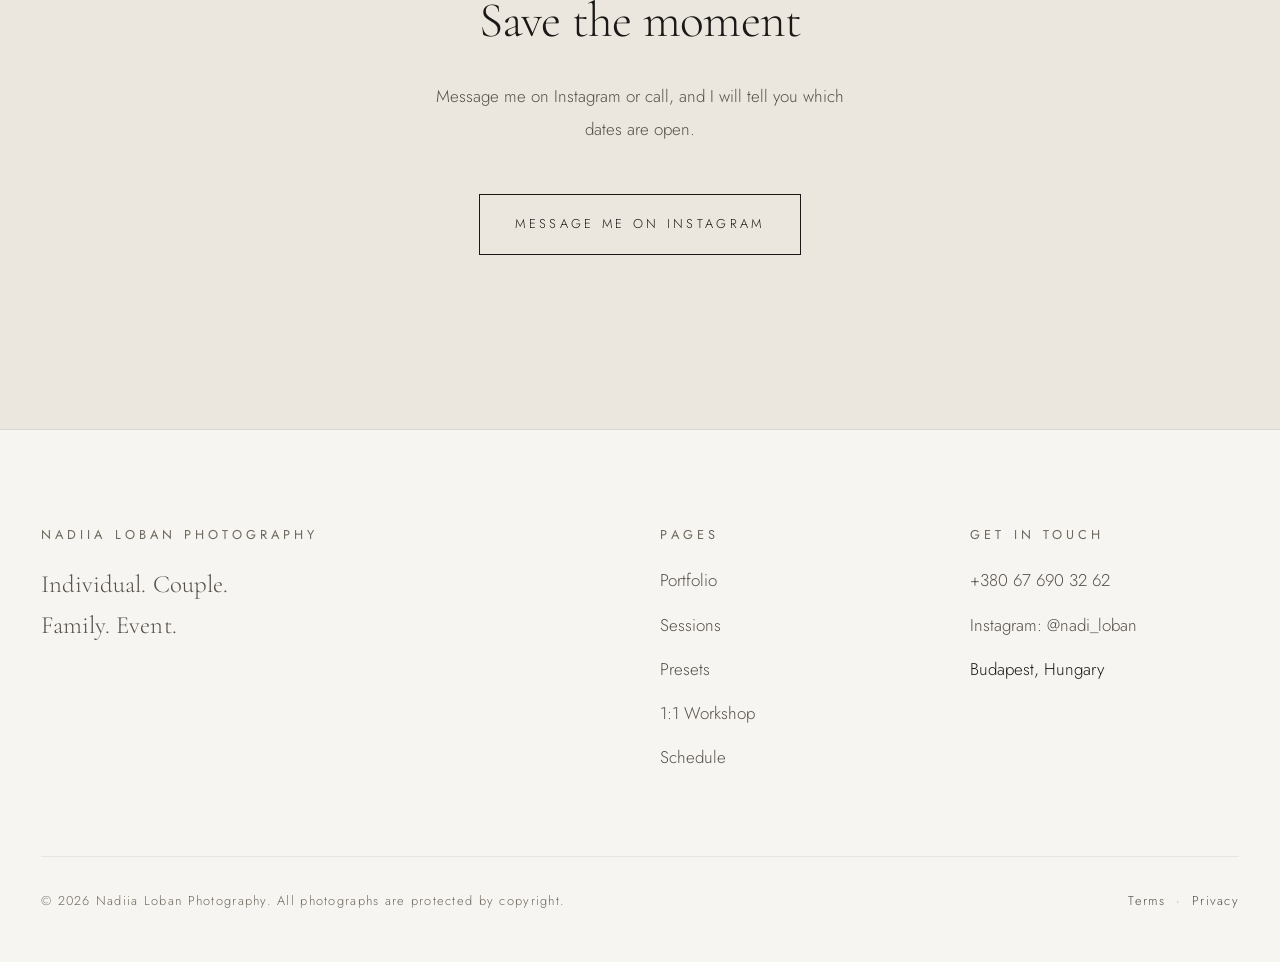
==== commit e9af9d14: "Страница Portfolio со всеми 48 кадрами Нади Надя попросила галерею. Кадры разбиты на Family, Couple " ====
--- a/index.html
+++ b/index.html
@@ -21,7 +21,7 @@
 <link rel="preconnect" href="https://fonts.gstatic.com" crossorigin>
 <link href="https://fonts.googleapis.com/css2?family=Cormorant+Garamond:ital,wght@0,300;0,400;1,300;1,400&family=Jost:wght@300;400&display=swap" rel="stylesheet">
 <link rel="icon" href="data:image/svg+xml,%3Csvg xmlns='http://www.w3.org/2000/svg' viewBox='0 0 32 32'%3E%3Crect width='32' height='32' fill='%231A1917'/%3E%3Ctext x='16' y='23' font-family='Georgia,serif' font-size='20' fill='%23F7F5F1' text-anchor='middle'%3EN%3C/text%3E%3C/svg%3E">
-<link rel="stylesheet" href="css/style.css?v=77e13afc">
+<link rel="stylesheet" href="css/style.css?v=e7452646">
 <script type="application/ld+json">
 {
   "@context": "https://schema.org",
@@ -74,7 +74,7 @@
     <span></span><span></span>
   </button>
   <nav class="nav" id="nav" aria-label="Main navigation">
-    <ul><li><a href="sessions.html">Sessions</a></li><li><a href="presets.html">Presets</a></li><li><a href="workshop.html">1:1 Workshop</a></li><li><a href="schedule.html">Schedule</a></li></ul>
+    <ul><li><a href="portfolio.html">Portfolio</a></li><li><a href="sessions.html">Sessions</a></li><li><a href="presets.html">Presets</a></li><li><a href="workshop.html">1:1 Workshop</a></li><li><a href="schedule.html">Schedule</a></li></ul>
   </nav>
 </header>
 
@@ -125,6 +125,9 @@
       </div>
     </div>
     <figure class="plate plate--r169 bleed rv"><img src="img/p/9086-1200.jpg" srcset="img/p/9086-1200.jpg 1200w, img/p/9086-2400.jpg 2400w" sizes="100vw" width="2400" height="1350" loading="lazy" decoding="async" alt="A couple walking hand in hand down a tree-lined city street"></figure>
+    <div class="wrap" style="text-align:center;margin-top:3.5rem">
+      <a class="btn rv" href="portfolio.html"><span>See the full portfolio</span></a>
+    </div>
   </section>
 
   <section class="band" style="padding-top:0" aria-labelledby="work-h">
@@ -177,7 +180,7 @@
       </div>
       <div>
         <p class="label">Pages</p>
-        <ul><li><a href="sessions.html">Sessions</a></li><li><a href="presets.html">Presets</a></li><li><a href="workshop.html">1:1 Workshop</a></li><li><a href="schedule.html">Schedule</a></li></ul>
+        <ul><li><a href="portfolio.html">Portfolio</a></li><li><a href="sessions.html">Sessions</a></li><li><a href="presets.html">Presets</a></li><li><a href="workshop.html">1:1 Workshop</a></li><li><a href="schedule.html">Schedule</a></li></ul>
       </div>
       <div>
         <p class="label">Get in touch</p>
@@ -195,6 +198,6 @@
   </div>
 </footer>
 
-<script src="js/main.js?v=f0a26a38" defer></script>
+<script src="js/main.js?v=33fb9148" defer></script>
 </body>
 </html>
--- a/css/style.css
+++ b/css/style.css
@@ -753,3 +753,32 @@
   .offer { padding-block: 2rem; }
   .date-row { padding-block: 1.8rem; }
 }
+
+/* --- portfolio gallery -------------------------------------------------- */
+.g__jump { margin-top: 2.5rem; font-size: var(--step--1); letter-spacing: .22em; text-transform: uppercase; color: var(--ink-faint); }
+.g__jump a { display: inline-block; padding-block: .75rem; color: var(--ink-soft); }
+.g__title { display: flex; align-items: baseline; gap: 1rem; margin-bottom: 2.5rem; }
+.g__title span { color: var(--ink-faint); }
+.g + .g { padding-top: var(--band); }
+
+/* CSS columns give the masonry fall without JS; order reads down each column */
+.g__grid { columns: 3; column-gap: var(--gut); }
+.g__item { display: block; margin-bottom: var(--gut); break-inside: avoid; overflow: hidden; background: var(--paper-deep); }
+.g__item img { width: 100%; height: auto; display: block; transition: transform 1.4s var(--ease); }
+.g__item:hover img { transform: scale(1.03); }
+.g__item:focus-visible { outline: 2px solid var(--ink); outline-offset: 3px; }
+@media (max-width: 900px) { .g__grid { columns: 2; } }
+
+.lb { width: 100vw; height: 100vh; max-width: none; max-height: none; margin: 0; padding: 0; border: 0; background: rgba(20, 19, 17, .96); }
+.lb::backdrop { background: rgba(20, 19, 17, .96); }
+.lb[open] { display: flex; align-items: center; justify-content: center; }
+.lb img { max-width: calc(100vw - 8rem); max-height: calc(100vh - 4rem); width: auto; height: auto; object-fit: contain; }
+.lb__btn { position: absolute; width: 3rem; height: 3rem; border: 0; background: none; color: #F7F5F1; font-size: 2.4rem; line-height: 1; cursor: pointer; opacity: .75; }
+.lb__btn:hover, .lb__btn:focus-visible { opacity: 1; }
+.lb__prev { left: 1rem; top: 50%; transform: translateY(-50%); }
+.lb__next { right: 1rem; top: 50%; transform: translateY(-50%); }
+.lb__close { right: 1rem; top: 1rem; }
+@media (max-width: 760px) {
+  .lb img { max-width: 100vw; max-height: calc(100vh - 7rem); }
+  .lb__prev, .lb__next { top: auto; bottom: 1rem; transform: none; }
+}
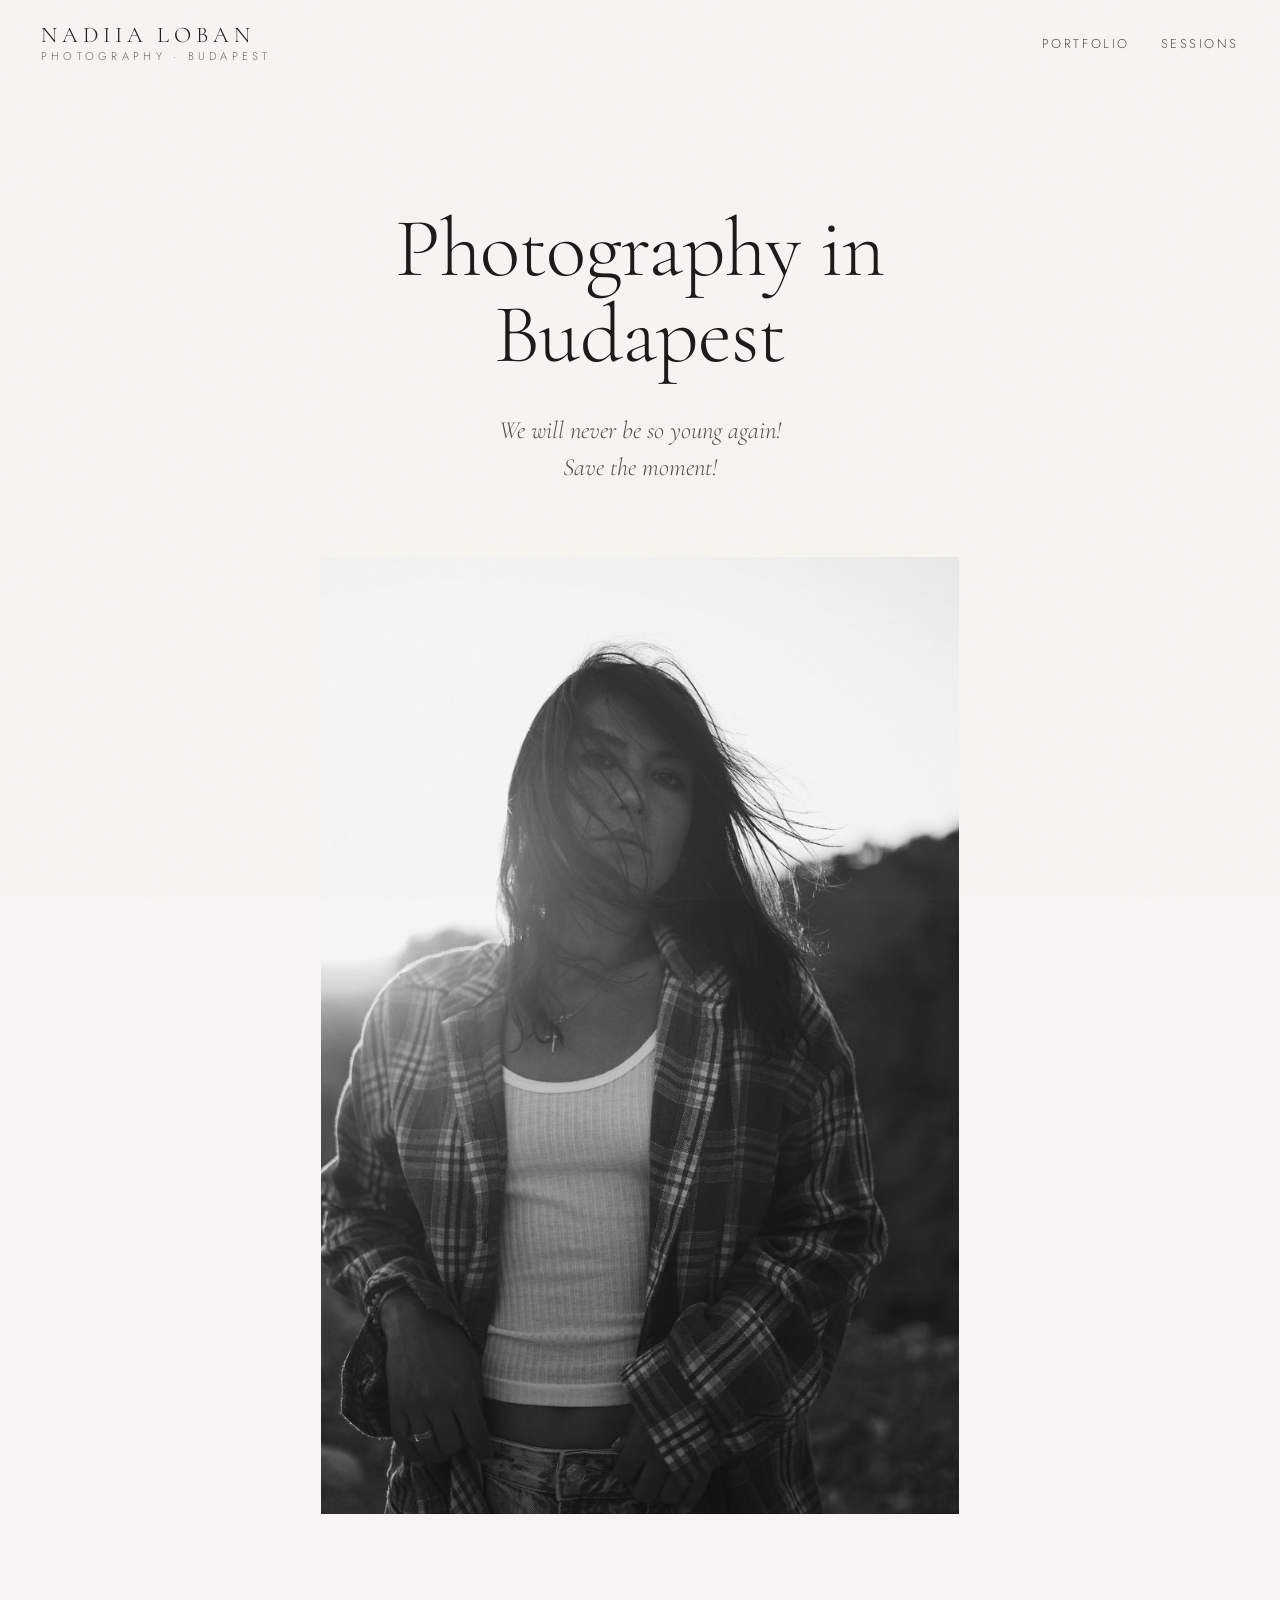
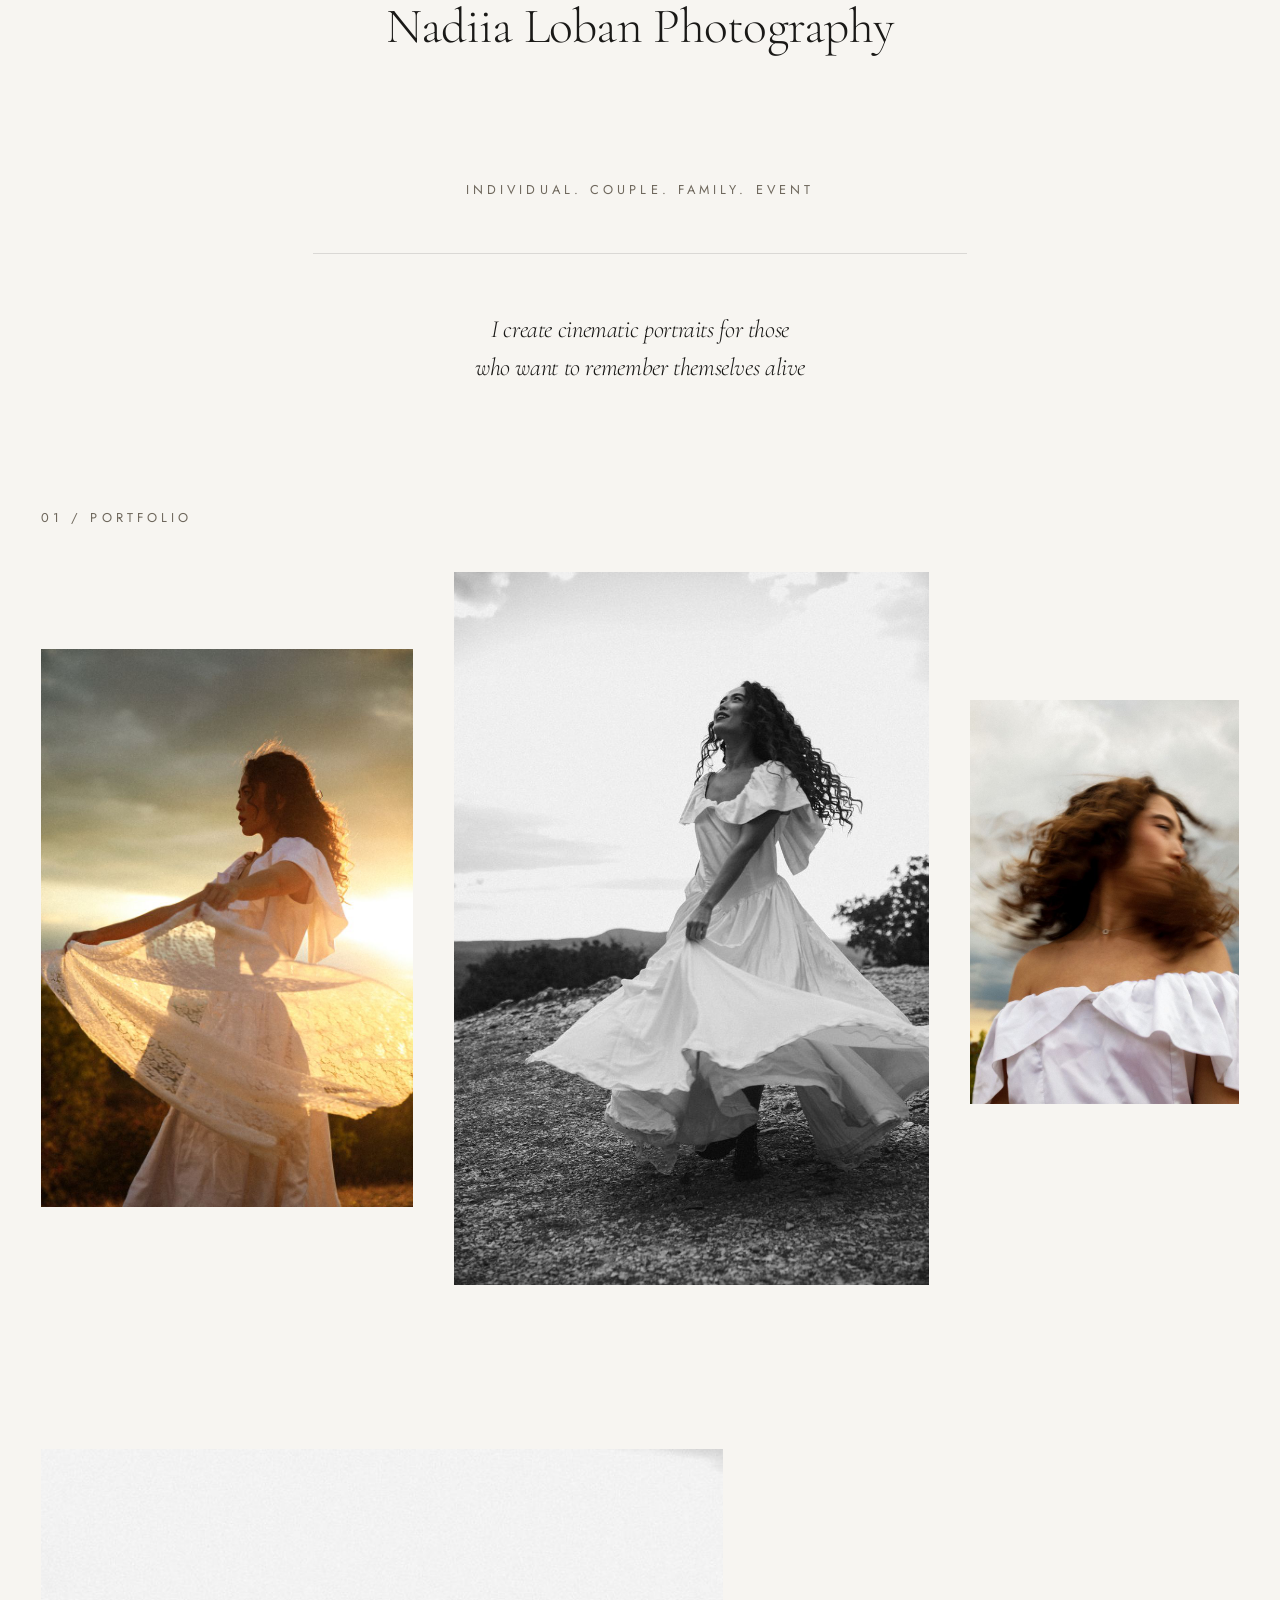
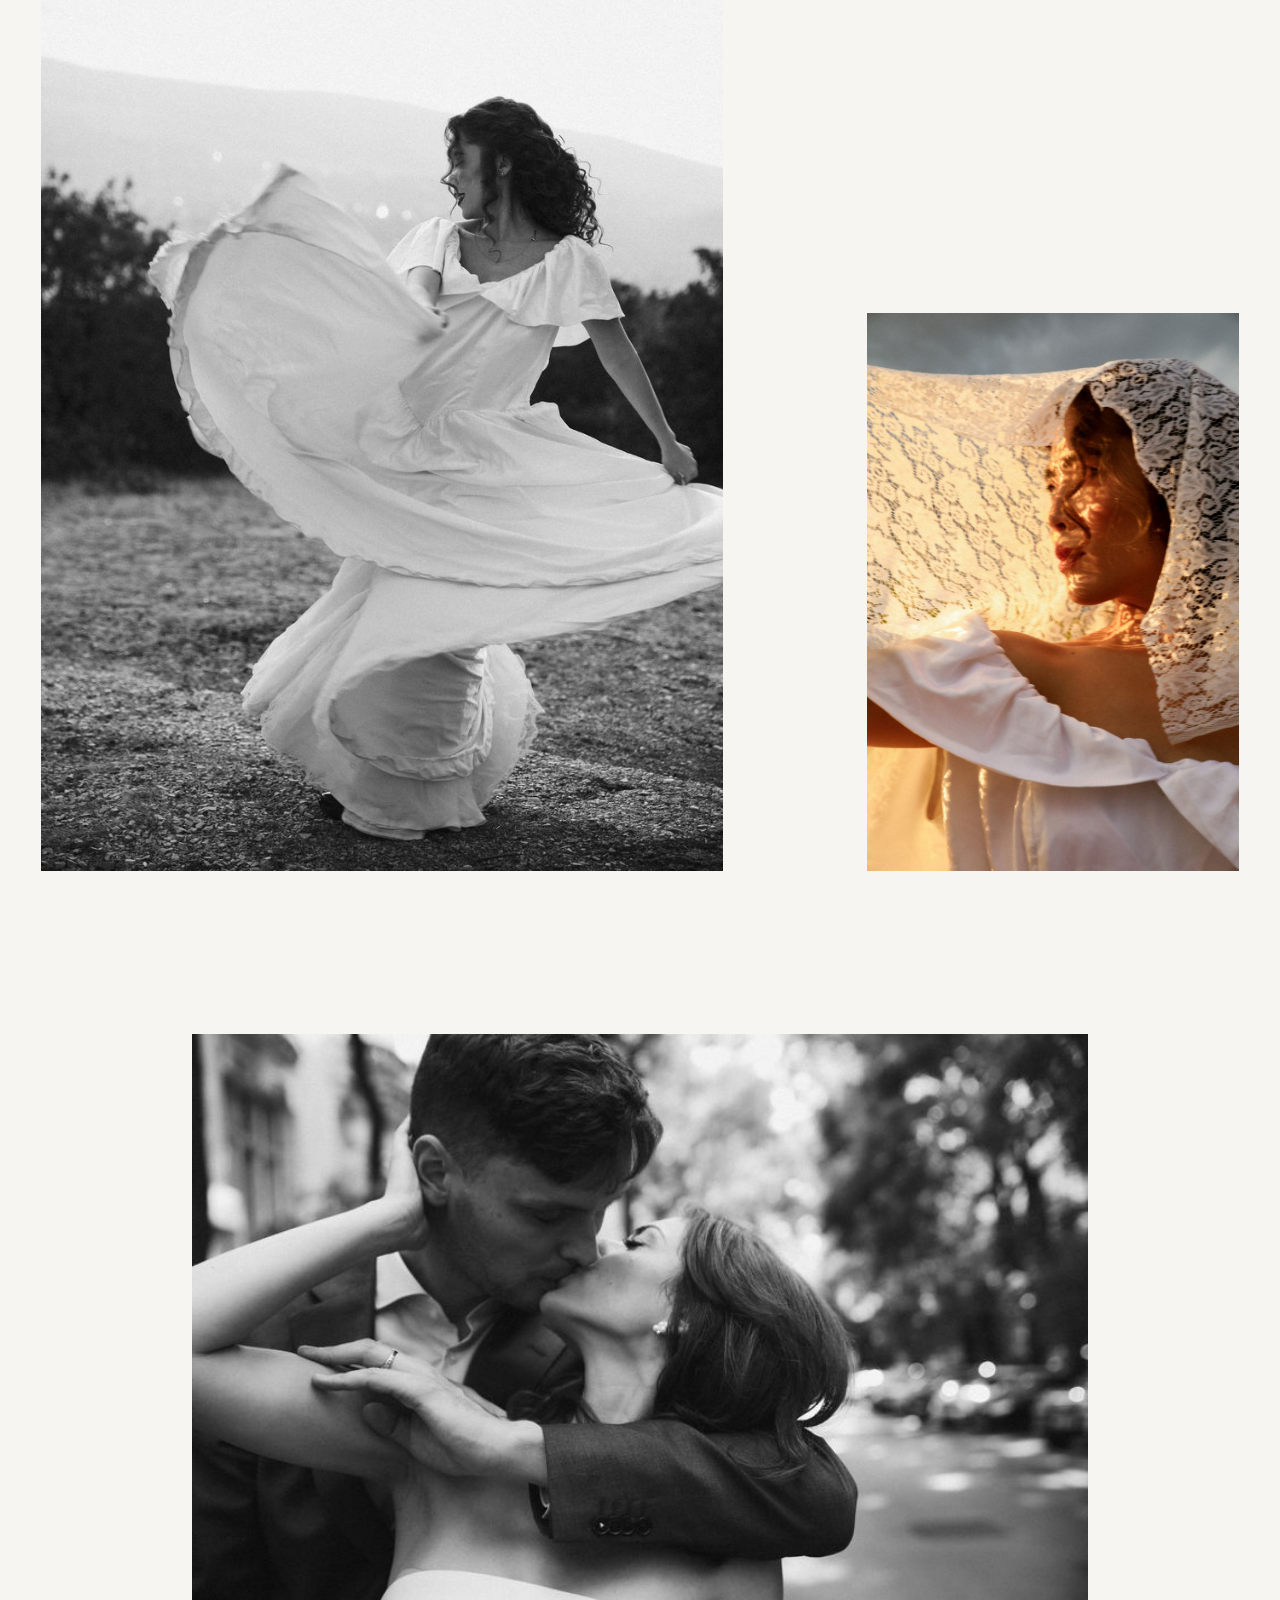
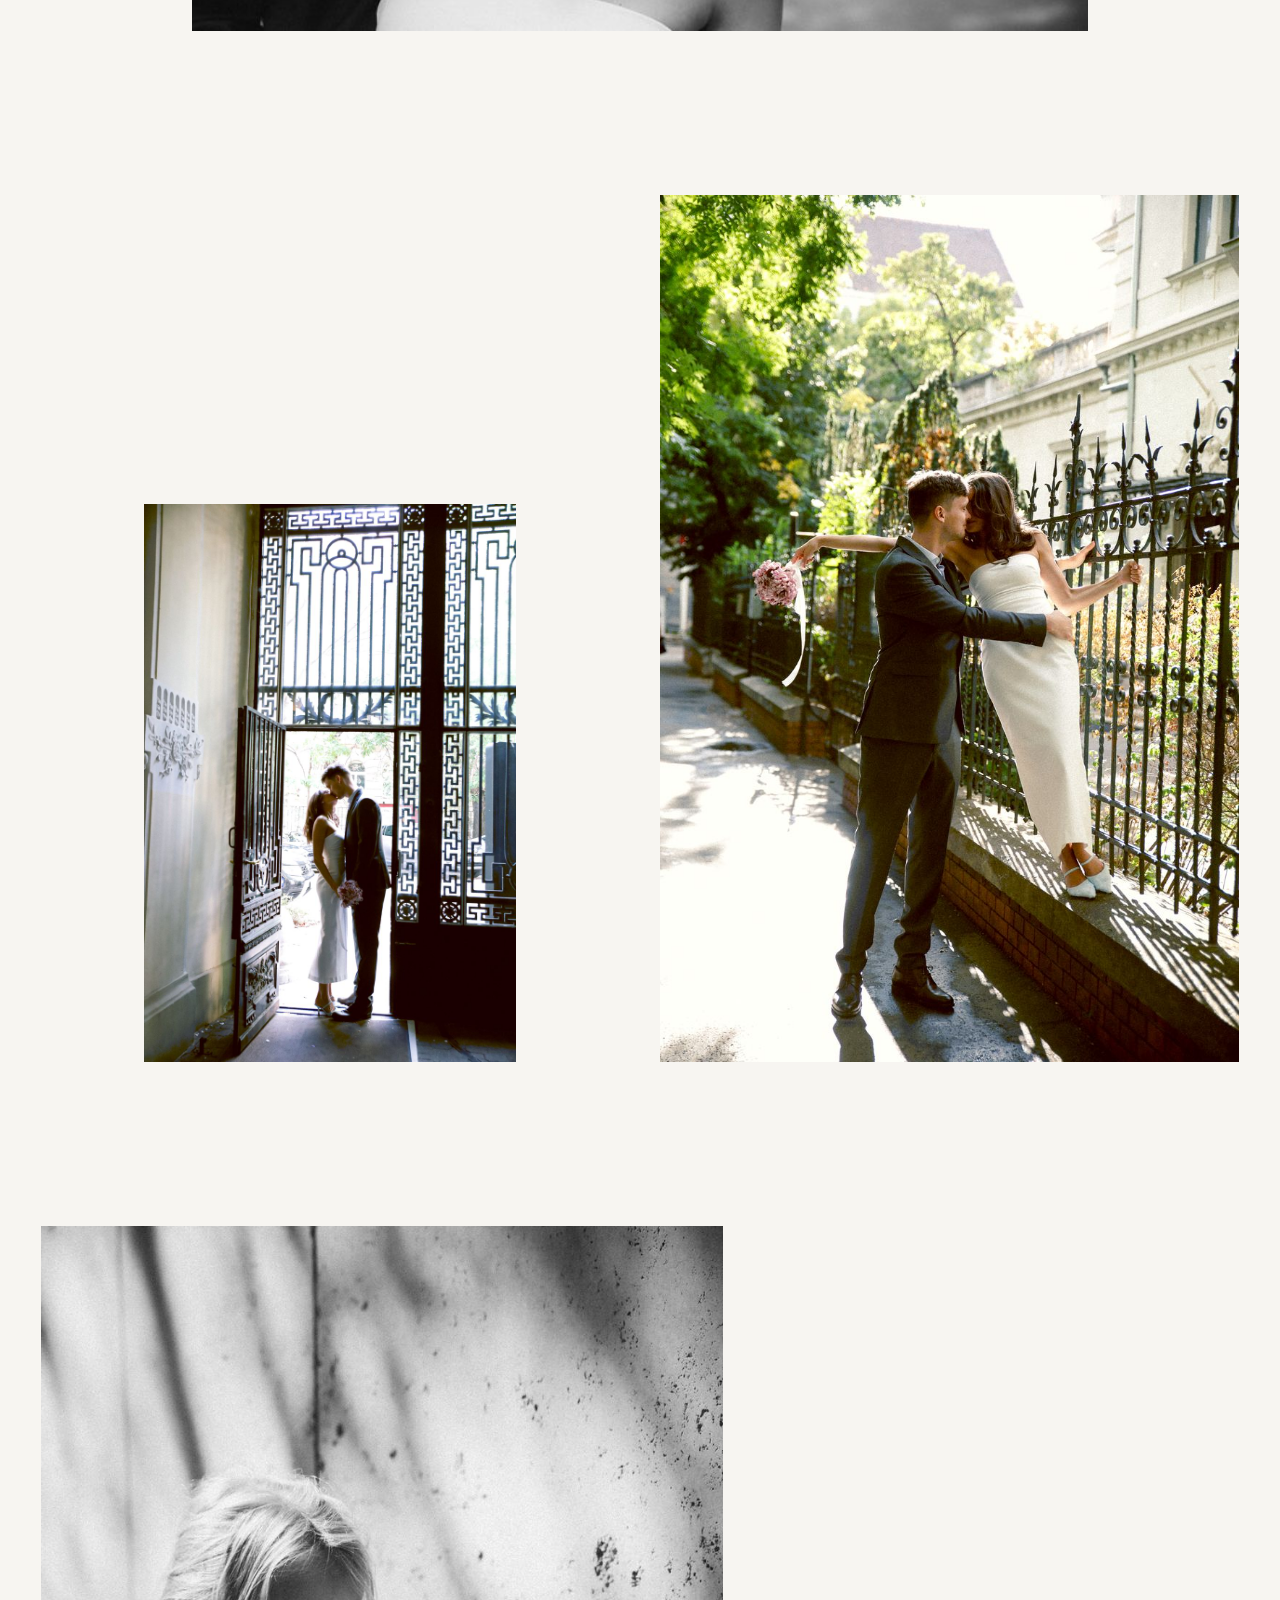
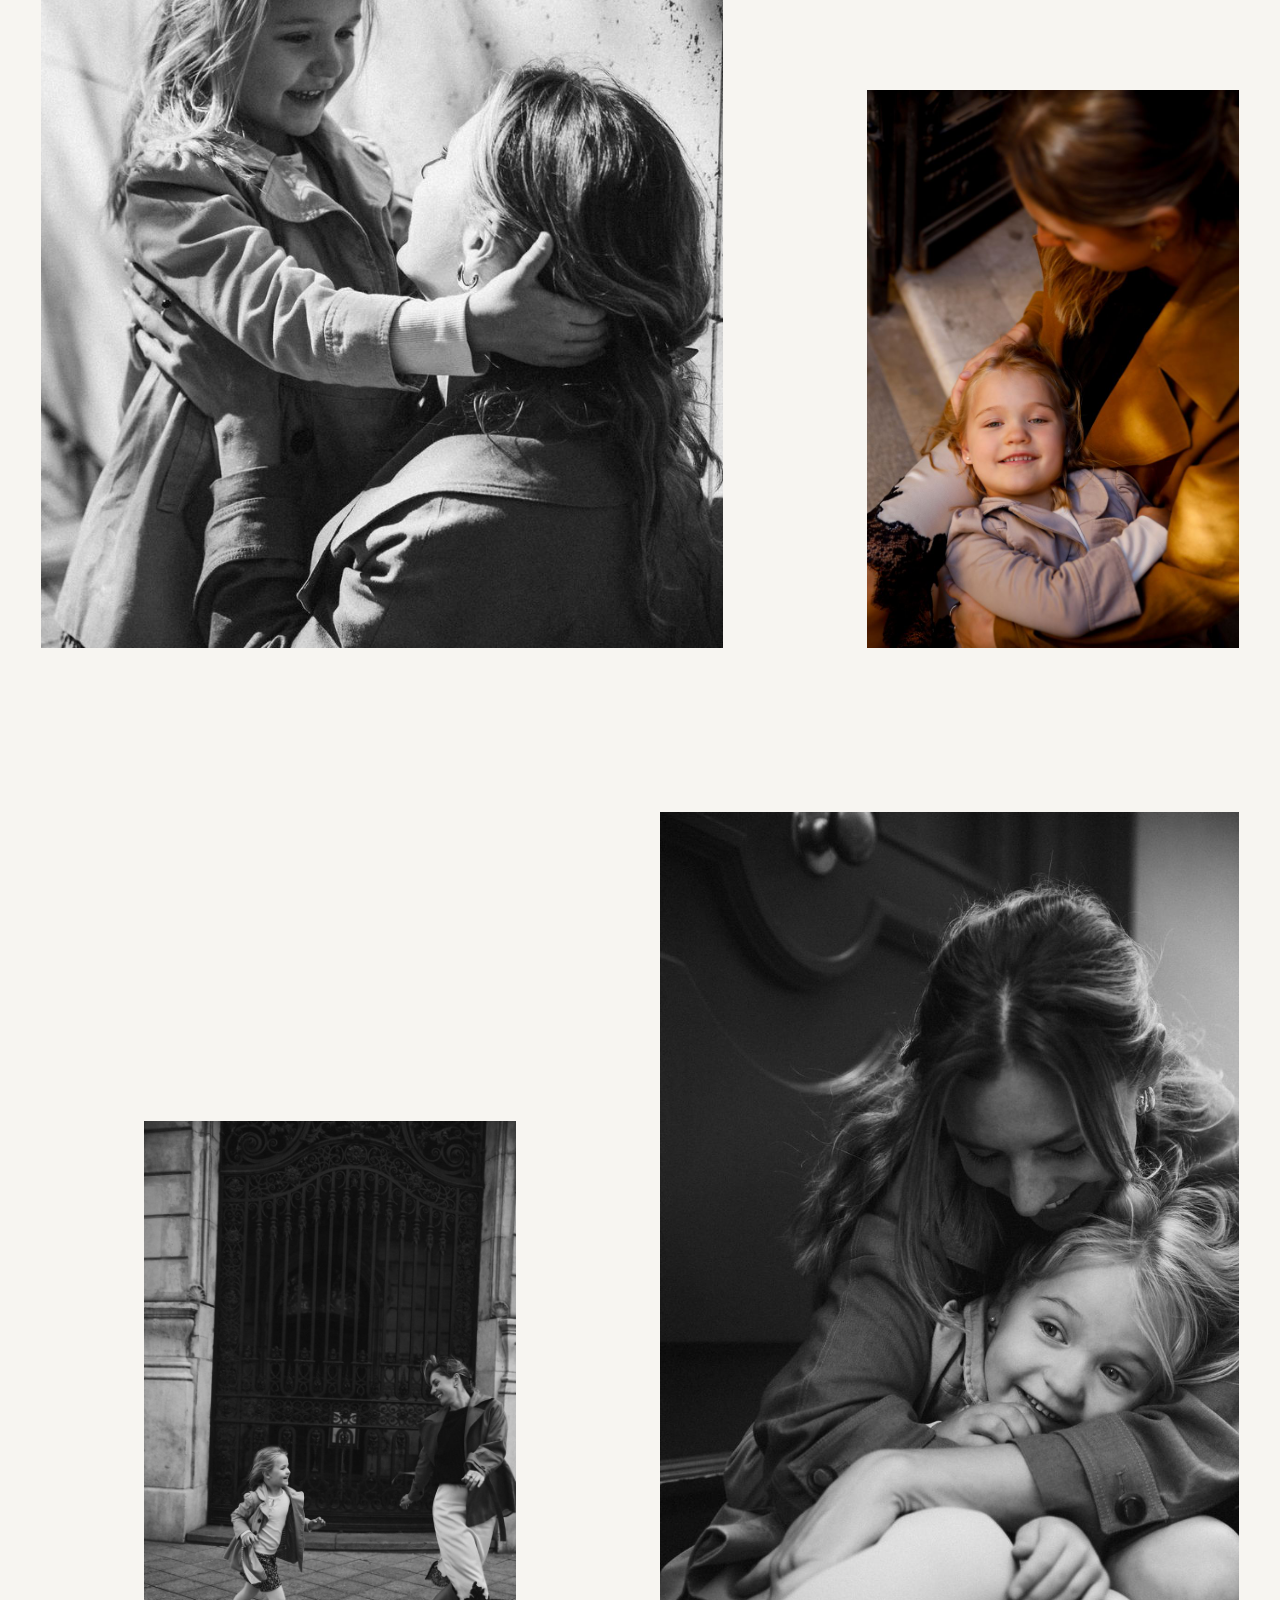
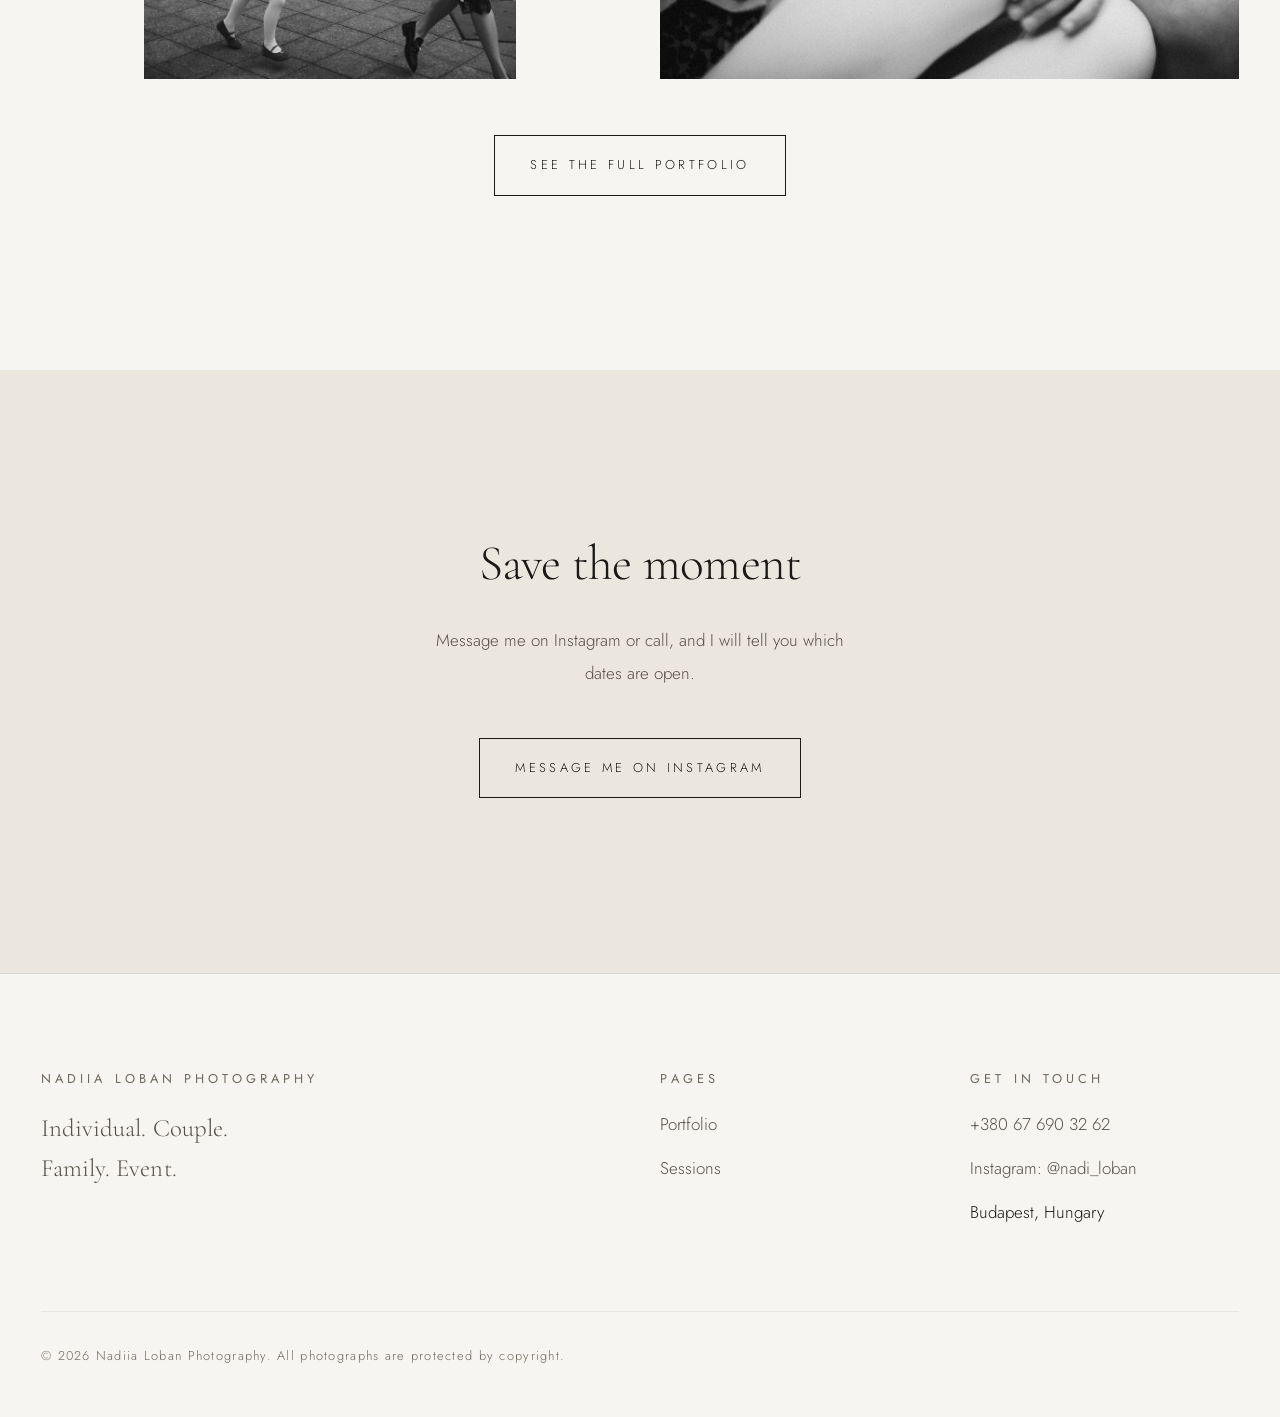
==== commit 1b2bab04: "Главная в порядке Нади, без воркшопов, пресетов и цен; сайт открыт для поиска Надя прислала 12 кадро" ====
--- a/index.html
+++ b/index.html
@@ -5,16 +5,16 @@
 <meta name="viewport" content="width=device-width, initial-scale=1">
 <title>Nadiia Loban Photography, Photographer in Budapest</title>
 <meta name="description" content="Individual, couple, family and event photography in Budapest and across Europe. Cinematic portraits by Nadiia Loban.">
-<link rel="canonical" href="https://maximer111.github.io/nadia-photo/">
-<meta name="robots" content="noindex, nofollow">
+<link rel="canonical" href="https://nadiphoto.com/">
+<meta name="robots" content="index, follow, max-image-preview:large">
 
 <meta property="og:type" content="website">
 <meta property="og:locale" content="en_US">
 <meta property="og:site_name" content="Nadiia Loban Photography">
 <meta property="og:title" content="Nadiia Loban Photography, Photographer in Budapest">
 <meta property="og:description" content="Individual, couple, family and event photography in Budapest and across Europe. Cinematic portraits by Nadiia Loban.">
-<meta property="og:url" content="https://maximer111.github.io/nadia-photo/">
-<meta property="og:image" content="https://maximer111.github.io/nadia-photo/img/og.jpg">
+<meta property="og:url" content="https://nadiphoto.com/">
+<meta property="og:image" content="https://nadiphoto.com/img/og.jpg">
 <meta name="twitter:card" content="summary_large_image">
 
 <link rel="preconnect" href="https://fonts.googleapis.com">
@@ -28,10 +28,10 @@
   "@graph": [
     {
       "@type": "Person",
-      "@id": "https://maximer111.github.io/nadia-photo/#person",
+      "@id": "https://nadiphoto.com/#person",
       "name": "Nadiia Loban",
       "jobTitle": "Photographer",
-      "url": "https://maximer111.github.io/nadia-photo/",
+      "url": "https://nadiphoto.com/",
       "telephone": "+380676903262",
       "sameAs": ["https://www.instagram.com/nadi_loban/"],
       "address": { "@type": "PostalAddress", "addressLocality": "Budapest", "addressCountry": "HU" },
@@ -39,11 +39,11 @@
     },
     {
       "@type": "ProfessionalService",
-      "@id": "https://maximer111.github.io/nadia-photo/#business",
+      "@id": "https://nadiphoto.com/#business",
       "name": "Nadiia Loban Photography",
-      "image": "https://maximer111.github.io/nadia-photo/img/og.jpg",
-      "url": "https://maximer111.github.io/nadia-photo/",
-      "founder": { "@id": "https://maximer111.github.io/nadia-photo/#person" },
+      "image": "https://nadiphoto.com/img/og.jpg",
+      "url": "https://nadiphoto.com/",
+      "founder": { "@id": "https://nadiphoto.com/#person" },
       "telephone": "+380676903262",
       "sameAs": ["https://www.instagram.com/nadi_loban/"],
       "areaServed": [
@@ -55,11 +55,11 @@
     },
     {
       "@type": "WebSite",
-      "@id": "https://maximer111.github.io/nadia-photo/#website",
-      "url": "https://maximer111.github.io/nadia-photo/",
+      "@id": "https://nadiphoto.com/#website",
+      "url": "https://nadiphoto.com/",
       "name": "Nadiia Loban Photography",
       "inLanguage": "en",
-      "publisher": { "@id": "https://maximer111.github.io/nadia-photo/#person" }
+      "publisher": { "@id": "https://nadiphoto.com/#person" }
     }
   ]
 }
@@ -74,7 +74,7 @@
     <span></span><span></span>
   </button>
   <nav class="nav" id="nav" aria-label="Main navigation">
-    <ul><li><a href="portfolio.html">Portfolio</a></li><li><a href="sessions.html">Sessions</a></li><li><a href="presets.html">Presets</a></li><li><a href="workshop.html">1:1 Workshop</a></li><li><a href="schedule.html">Schedule</a></li></ul>
+    <ul><li><a href="portfolio">Portfolio</a></li><li><a href="sessions">Sessions</a></li></ul>
   </nav>
 </header>
 
@@ -114,50 +114,33 @@
     <div class="wrap">
       <p class="label rv" style="margin-bottom:3rem">01 / Portfolio</p>
       <h2 id="portfolio-h" style="position:absolute;left:-9999px">Portfolio</h2>
+      <div class="trio" style="margin-bottom:var(--band)">
+        <figure class="plate rv" style="aspect-ratio:800/1200"><img src="img/g/4322-800.jpg" srcset="img/g/4322-800.jpg 800w, img/g/4322-1800.jpg 1800w" sizes="(max-width: 760px) 92vw, 50vw" width="800" height="1200" loading="lazy" decoding="async" alt="A woman spreading a lace skirt against the sunset"></figure>
+        <figure class="plate rv" style="aspect-ratio:800/1200"><img src="img/g/2858-800.jpg" srcset="img/g/2858-800.jpg 800w, img/g/2858-1800.jpg 1800w" sizes="(max-width: 760px) 92vw, 50vw" width="800" height="1200" loading="lazy" decoding="async" alt="Black and white: a woman in a white dress spinning on a hilltop, the skirt flying out"></figure>
+        <figure class="plate rv" style="aspect-ratio:800/1200"><img src="img/g/2552-800.jpg" srcset="img/g/2552-800.jpg 800w, img/g/2552-1800.jpg 1800w" sizes="(max-width: 760px) 92vw, 50vw" width="800" height="1200" loading="lazy" decoding="async" alt="A woman in an off-shoulder white dress, her curls blown across her face"></figure>
+      </div>
       <div class="duo" style="margin-bottom:var(--band)">
-        <figure class="plate plate--r34 rv"><img src="img/p/9957-800.jpg" srcset="img/p/9957-800.jpg 800w, img/p/9957-1600.jpg 1600w" sizes="(max-width: 760px) 92vw, 50vw" width="1600" height="2133" loading="lazy" decoding="async" alt="A girl in a trench coat on the step of a red door, her mother beside her"></figure>
-        <figure class="plate plate--r23 rv"><img src="img/p/2858-600.jpg" srcset="img/p/2858-600.jpg 600w, img/p/2858-1200.jpg 1200w" sizes="(max-width: 760px) 92vw, 50vw" width="1200" height="1800" loading="lazy" decoding="async" alt="Black and white: a woman in a white dress spinning on a hilltop, the skirt flying out"></figure>
+        <figure class="plate rv" style="aspect-ratio:800/1200"><img src="img/g/3782-800.jpg" srcset="img/g/3782-800.jpg 800w, img/g/3782-1800.jpg 1800w" sizes="(max-width: 760px) 92vw, 50vw" width="800" height="1200" loading="lazy" decoding="async" alt="Black and white: a woman spinning, her dress flying out in a wide circle"></figure>
+        <figure class="plate rv" style="aspect-ratio:800/1200"><img src="img/g/3994-800.jpg" srcset="img/g/3994-800.jpg 800w, img/g/3994-1800.jpg 1800w" sizes="(max-width: 760px) 92vw, 50vw" width="800" height="1200" loading="lazy" decoding="async" alt="A woman under a lace veil, sunlight falling through the lace onto her face"></figure>
       </div>
-      <div class="trio" style="margin-bottom:var(--band)">
-        <figure class="plate plate--r23 rv"><img src="img/p/9487-600.jpg" srcset="img/p/9487-600.jpg 600w, img/p/9487-1200.jpg 1200w" sizes="(max-width: 760px) 92vw, 50vw" width="1200" height="1800" loading="lazy" decoding="async" alt="A couple on a tiled stairway, she looks up laughing with a bouquet in her hand"></figure>
-        <figure class="plate plate--r32 rv"><img src="img/p/9203-800.jpg" srcset="img/p/9203-800.jpg 800w, img/p/9203-1600.jpg 1600w" sizes="(max-width: 760px) 92vw, 50vw" width="1600" height="1067" loading="lazy" decoding="async" alt="Black and white close-up of a couple kissing on a tree-lined street"></figure>
-        <figure class="plate plate--r34 rv"><img src="img/p/4461-600.jpg" srcset="img/p/4461-600.jpg 600w, img/p/4461-1200.jpg 1200w" sizes="(max-width: 760px) 92vw, 50vw" width="1200" height="1600" loading="lazy" decoding="async" alt="A woman in a white dress lifting the fabric against the setting sun"></figure>
+      <div style="max-width:56rem;margin:0 auto var(--band)">
+        <figure class="plate rv" style="aspect-ratio:800/533"><img src="img/g/9203-800.jpg" srcset="img/g/9203-800.jpg 800w, img/g/9203-1800.jpg 1800w" sizes="(max-width: 760px) 92vw, 50vw" width="800" height="533" loading="lazy" decoding="async" alt="Black and white close-up of a couple kissing on a tree-lined street"></figure>
+      </div>
+      <div class="duo duo--flip" style="margin-bottom:var(--band)">
+        <figure class="plate rv" style="aspect-ratio:800/1200"><img src="img/g/8886-800.jpg" srcset="img/g/8886-800.jpg 800w, img/g/8886-1800.jpg 1800w" sizes="(max-width: 760px) 92vw, 50vw" width="800" height="1200" loading="lazy" decoding="async" alt="A couple kissing in a doorway in front of an ornate iron screen"></figure>
+        <figure class="plate rv" style="aspect-ratio:800/1200"><img src="img/g/9318-800.jpg" srcset="img/g/9318-800.jpg 800w, img/g/9318-1800.jpg 1800w" sizes="(max-width: 760px) 92vw, 50vw" width="800" height="1200" loading="lazy" decoding="async" alt="A couple kissing by a wrought-iron fence, she holds a bouquet out to the side"></figure>
+      </div>
+      <div class="duo" style="margin-bottom:var(--band)">
+        <figure class="plate rv" style="aspect-ratio:800/1200"><img src="img/g/9832-800.jpg" srcset="img/g/9832-800.jpg 800w, img/g/9832-1800.jpg 1800w" sizes="(max-width: 760px) 92vw, 50vw" width="800" height="1200" loading="lazy" decoding="async" alt="Black and white: a girl holds her mother&#x27;s face in her hands"></figure>
+        <figure class="plate rv" style="aspect-ratio:800/1200"><img src="img/g/9096-800.jpg" srcset="img/g/9096-800.jpg 800w, img/g/9096-1800.jpg 1800w" sizes="(max-width: 760px) 92vw, 50vw" width="800" height="1200" loading="lazy" decoding="async" alt="A smiling girl lying in her mother&#x27;s lap in warm light"></figure>
+      </div>
+      <div class="duo duo--flip">
+        <figure class="plate rv" style="aspect-ratio:800/1200"><img src="img/g/8753-800.jpg" srcset="img/g/8753-800.jpg 800w, img/g/8753-1800.jpg 1800w" sizes="(max-width: 760px) 92vw, 50vw" width="800" height="1200" loading="lazy" decoding="async" alt="Black and white: mother and daughter running toward each other by an iron gate"></figure>
+        <figure class="plate rv" style="aspect-ratio:800/1200"><img src="img/g/0051-800.jpg" srcset="img/g/0051-800.jpg 800w, img/g/0051-1800.jpg 1800w" sizes="(max-width: 760px) 92vw, 50vw" width="800" height="1200" loading="lazy" decoding="async" alt="Black and white: a mother hugs her laughing daughter from behind"></figure>
       </div>
     </div>
-    <figure class="plate plate--r169 bleed rv"><img src="img/p/9086-1200.jpg" srcset="img/p/9086-1200.jpg 1200w, img/p/9086-2400.jpg 2400w" sizes="100vw" width="2400" height="1350" loading="lazy" decoding="async" alt="A couple walking hand in hand down a tree-lined city street"></figure>
     <div class="wrap" style="text-align:center;margin-top:3.5rem">
-      <a class="btn rv" href="portfolio.html"><span>See the full portfolio</span></a>
-    </div>
-  </section>
-
-  <section class="band" style="padding-top:0" aria-labelledby="work-h">
-    <div class="wrap">
-      <p class="label rv" style="margin-bottom:3rem">02 / What I do</p>
-      <h2 id="work-h" class="display rv" style="font-size:var(--step-2);max-width:20ch;margin-bottom:4rem">
-        Photo sessions, teaching and my <em style="font-style:italic">presets</em>
-      </h2>
-      <div class="offers">
-        <a class="offer rv" href="sessions.html">
-          <div class="offer__name"><span>Shooting</span>Photo sessions</div>
-          <p class="offer__desc">Individual. Couple. Family. Event. In Budapest and travelling across Europe.</p>
-          <div class="offer__price">from 000&nbsp;&euro;</div>
-        </a>
-        <a class="offer rv" href="presets.html">
-          <div class="offer__name"><span>Editing</span>My presets</div>
-          <p class="offer__desc">The Lightroom Classic packs I use on my own shoots. Colour and black and white.</p>
-          <div class="offer__price">from 00&nbsp;&euro;</div>
-        </a>
-        <a class="offer rv" href="workshop.html">
-          <div class="offer__name"><span>Teaching</span>1:1 Workshop</div>
-          <p class="offer__desc">A full day together: theory, shooting a real couple, selection and editing.</p>
-          <div class="offer__price">from 0&nbsp;000&nbsp;&euro;</div>
-        </a>
-        <a class="offer rv" href="schedule.html">
-          <div class="offer__name"><span>Groups</span>Workshop schedule</div>
-          <p class="offer__desc">Two-day group workshops in European cities. Dates, languages and places.</p>
-          <div class="offer__price">2026</div>
-        </a>
-      </div>
+      <a class="btn rv" href="portfolio"><span>See the full portfolio</span></a>
     </div>
   </section>
 
@@ -180,7 +163,7 @@
       </div>
       <div>
         <p class="label">Pages</p>
-        <ul><li><a href="portfolio.html">Portfolio</a></li><li><a href="sessions.html">Sessions</a></li><li><a href="presets.html">Presets</a></li><li><a href="workshop.html">1:1 Workshop</a></li><li><a href="schedule.html">Schedule</a></li></ul>
+        <ul><li><a href="portfolio">Portfolio</a></li><li><a href="sessions">Sessions</a></li></ul>
       </div>
       <div>
         <p class="label">Get in touch</p>
@@ -193,7 +176,6 @@
     </div>
     <div class="foot-bottom">
       <span>&copy; 2026 Nadiia Loban Photography. All photographs are protected by copyright.</span>
-      <span><a href="terms.html">Terms</a> &nbsp;&middot;&nbsp; <a href="policy.html">Privacy</a></span>
     </div>
   </div>
 </footer>
